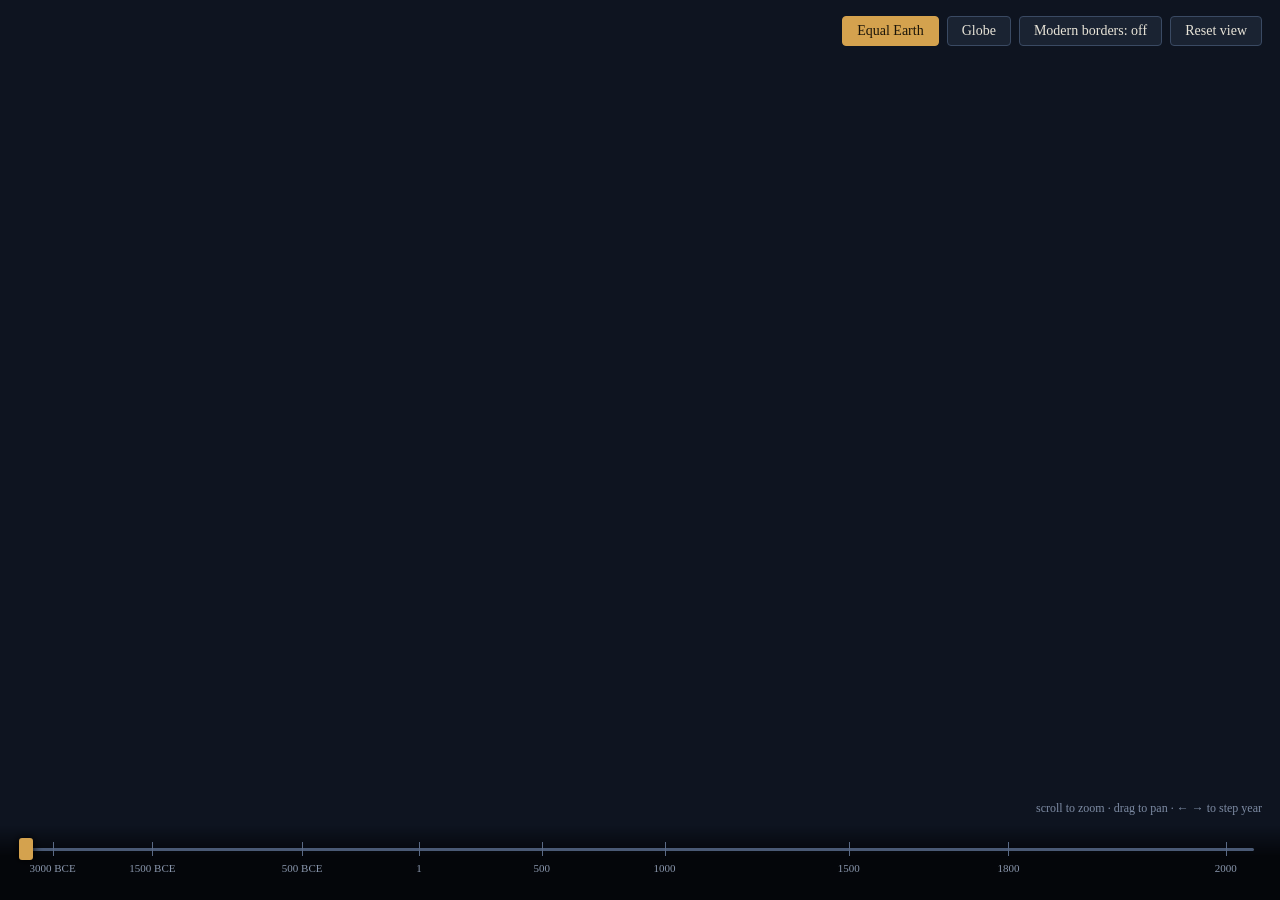
==== docs/index.html @ 48c0efad "Roll back per-polity population, keep world population World population stays under the year readout" ====
<!DOCTYPE html>
<html lang="en">
<head>
<meta charset="utf-8">
<title>Chronoscape</title>
<style>
  :root { --bg:#0e1420; --panel:#1a2332; --ink:#e8e4d8; --accent:#d4a24e; }
  * { margin:0; padding:0; box-sizing:border-box; }
  body { background:var(--bg); color:var(--ink); font-family:Georgia,serif; overflow:hidden; }
  #map { display:block; cursor:grab; }
  #map.dragging { cursor:grabbing; }
  #hud { position:fixed; top:14px; left:18px; pointer-events:none; }
  #year { font-size:44px; font-weight:bold; color:var(--accent); text-shadow:0 1px 4px #000; line-height:1.05; }
  #worldpop { font-size:14px; color:#a9b6cb; text-shadow:0 1px 3px #000; margin-top:1px; }
  #worldpop b { color:#e8e4d8; font-weight:normal; }
  #card { margin-top:6px; width:322px; max-height:calc(100vh - 200px); overflow-y:auto; background:rgba(20,28,42,.94); border:1px solid #3a4a63;
    border-radius:6px; padding:11px 13px; pointer-events:auto; box-shadow:0 6px 22px #0009; }
  #card[hidden] { display:none; }
  #card-name { font-size:19px; font-weight:bold; color:var(--accent); margin-bottom:7px; line-height:1.2; }
  #card .row { display:flex; justify-content:space-between; gap:10px; font-size:13px;
    padding:2px 0; color:#b9c4d6; }
  #card .row b { color:var(--ink); font-weight:normal; text-align:right; }
  #card-peak { display:block; width:100%; margin-top:9px; padding:6px 8px; font-family:inherit;
    font-size:13px; text-align:left; color:var(--ink); background:#22304a;
    border:1px solid #3f5271; border-radius:4px; cursor:pointer; }
  #card-peak:hover { background:var(--accent); color:#1a1408; border-color:var(--accent); }
  #card-note { margin-top:7px; font-size:11px; color:#7d8ba3; }
  #card .sect { margin-top:9px; border-top:1px solid #2c3a52; padding-top:7px; }
  #card .sect h4 { font-size:11px; font-weight:normal; letter-spacing:.06em;
    text-transform:uppercase; color:#7d8ba3; margin-bottom:4px; }
  #card .lst { font-size:12.5px; color:var(--ink); line-height:1.45; }
  #card .lst .pct { color:#8fa1bb; font-size:11px; }
  #card .lst .none { color:#6b7891; font-style:italic; }
  #controls { position:fixed; top:16px; right:18px; display:flex; gap:8px; }
  #hint { position:fixed; right:18px; bottom:84px; font-size:12px; color:#7d8ba3; text-align:right; }
  #controls button { background:var(--panel); color:var(--ink); border:1px solid #3a4a63;
    padding:6px 14px; font-family:inherit; font-size:14px; cursor:pointer; border-radius:4px; }
  #controls button.active { background:var(--accent); color:#1a1408; border-color:var(--accent); }
  #timeline { position:fixed; left:0; right:0; bottom:0; height:74px; background:linear-gradient(#0000,#000a 40%);
    padding:10px 26px 0; user-select:none; }
  #track { position:relative; height:26px; cursor:pointer; }
  #track-line { position:absolute; top:12px; left:0; right:0; height:3px; background:#4a5a75; border-radius:2px; }
  .tick { position:absolute; top:6px; width:1px; height:14px; background:#5a6a85; }
  .tick-label { position:absolute; top:26px; transform:translateX(-50%); font-size:11px; color:#8a97ad; white-space:nowrap; }
  #thumb { position:absolute; top:2px; width:14px; height:22px; background:var(--accent); border-radius:3px;
    transform:translateX(-50%); box-shadow:0 0 8px #000; }
</style>
</head>
<body>
<canvas id="map"></canvas>
<div id="hud">
  <div id="year"></div>
  <div id="worldpop"></div>
  <div id="card" hidden>
    <div id="card-name"></div>
    <div class="row"><span id="card-arealabel">Extent</span><b id="card-area"></b></div>
    <div class="row"><span>Existed</span><b id="card-life"></b></div>
    <button id="card-peak"></button>
    <div class="sect" id="sect-pred"><h4>Formed from</h4><div class="lst" id="card-pred"></div></div>
    <div class="sect" id="sect-succ"><h4>Succeeded by</h4><div class="lst" id="card-succ"></div></div>
    <div class="sect" id="sect-ctry"><h4>Territory today</h4><div class="lst" id="card-ctry"></div></div>
    <div id="card-note"></div>
  </div>
</div>
<div id="controls">
  <button id="btn-flat" class="active">Equal Earth</button>
  <button id="btn-globe">Globe</button>
  <button id="btn-borders">Modern borders: off</button>
  <button id="btn-reset">Reset view</button>
</div>
<div id="hint">scroll to zoom · drag to pan · ← → to step year</div>
<div id="timeline"><div id="track"><div id="track-line"></div><div id="thumb"></div></div></div>
<script src="lib/d3.v7.min.js"></script>
<script>
const canvas = d3.select('#map').node();
const ctx = canvas.getContext('2d');
let W, H;

// ---- piecewise timeline scale (log-ish: modern era stretched) ----
const KNOT_YEARS = [-3400, -1000, 1, 1000, 1500, 1800, 2026];
const KNOT_POS   = [0, .13, .32, .52, .67, .8, 1];
const yearToPos = d3.scaleLinear().domain(KNOT_YEARS).range(KNOT_POS);
const posToYear = d3.scaleLinear().domain(KNOT_POS).range(KNOT_YEARS);

let polities = [], years = [], cities = [], land = null, borders = null;
let polityIndex = {}, pinnedKey = null, cardKey = null, worldPop = [];
let bordersMode = 'off';        // off -> over -> under
let curYear = -3400, snapshot = [];
let projMode = 'flat';
let projection, path;
let rotation = [0, 0], zoomK = 1, panX = 0, panY = 0;
const centroidCache = new Map();

function fmtYear(y) { return y < 0 ? (-y) + ' BCE' : y + ' CE'; }

// Population grows multiplicatively, so interpolate in log space; a straight
// line between two millennia would badly understate the years between.
function logLerp(y, y0, p0, y1, p1) {
  if (y1 === y0) return p0;
  const t = (y - y0) / (y1 - y0);
  if (p0 > 0 && p1 > 0) return Math.exp(Math.log(p0) * (1 - t) + Math.log(p1) * t);
  return p0 + (p1 - p0) * t;
}

function worldPopAt(y) {
  if (!worldPop.length) return 0;
  if (y <= worldPop[0][0]) return worldPop[0][1];
  if (y >= worldPop[worldPop.length - 1][0]) return worldPop[worldPop.length - 1][1];
  let lo = 0, hi = worldPop.length - 1;
  while (hi - lo > 1) { const m = (lo + hi) >> 1; (worldPop[m][0] <= y ? lo = m : hi = m); }
  return logLerp(y, worldPop[lo][0], worldPop[lo][1], worldPop[hi][0], worldPop[hi][1]);
}

function fmtPop(n) {
  if (!n || n < 1) return '—';
  if (n >= 1e9) return (n / 1e9).toFixed(2) + 'B';
  if (n >= 1e6) return (n / 1e6).toFixed(n < 1e7 ? 2 : 1) + 'M';
  if (n >= 1e3) return Math.round(n / 1e3) + 'k';
  return String(Math.round(n));
}

function polityColor(name) {
  let h = 0;
  for (let i = 0; i < name.length; i++) h = (h * 31 + name.charCodeAt(i)) >>> 0;
  return `hsla(${h % 360},${45 + h % 25}%,${42 + (h >> 4) % 18}%,0.72)`;
}

function setupProjection() {
  const base = projMode === 'flat' ? d3.geoEqualEarth() : d3.geoOrthographic();
  projection = base.fitExtent([[10, 10], [W - 10, H - 80]], { type: 'Sphere' });
  projection.scale(projection.scale() * zoomK);
  if (projMode === 'globe') projection.rotate(rotation);
  else projection.translate([projection.translate()[0] + panX, projection.translate()[1] + panY]);
  path = d3.geoPath(projection, ctx);
}

function setYear(y) {
  // snap to nearest data-change year
  const i = d3.bisectLeft(years, y);
  const prev = years[Math.max(0, i - 1)], next = years[Math.min(years.length - 1, i)];
  curYear = (y - prev <= next - y) ? prev : next;
  snapshot = polities.filter(p => p.f <= curYear && p.t >= curYear)
                     .sort((a, b) => b.a - a.a);
  d3.select('#year').text(fmtYear(curYear));
  d3.select('#thumb').style('left', (yearToPos(curYear) * 100) + '%');
  d3.select('#worldpop').html('world population <b>' + fmtPop(worldPopAt(curYear)) + '</b>');
  refreshCard();
  render();
}

function cityPopAt(c, y) {
  const s = c.s;
  if (y < s[0][0] - 100 || y > s[s.length - 1][0] + 50) return 0;
  if (y <= s[0][0]) return s[0][1];
  if (y >= s[s.length - 1][0]) return s[s.length - 1][1];
  let i = 1;
  while (s[i][0] < y) i++;
  const [y0, p0] = s[i - 1], [y1, p1] = s[i];
  const t = (y - y0) / (y1 - y0);
  return Math.exp(Math.log(p0) * (1 - t) + Math.log(p1) * t);   // log-space interp
}

function render() {
  ctx.clearRect(0, 0, W, H);
  ctx.fillStyle = '#0e1420';
  ctx.fillRect(0, 0, W, H);

  ctx.beginPath(); path({ type: 'Sphere' });
  ctx.fillStyle = '#16283c'; ctx.fill();

  ctx.beginPath(); path(land);
  ctx.fillStyle = '#2a2f38'; ctx.fill();
  ctx.strokeStyle = '#3d4654'; ctx.lineWidth = .5; ctx.stroke();

  // underlay: modern borders sit beneath the historical fills, so they show
  // through only where no polity covers the ground
  if (bordersMode === 'under') drawModernBorders(0.55);

  for (const p of snapshot) {
    ctx.beginPath(); path(p.g);
    ctx.fillStyle = polityColor(p.n); ctx.fill();
    ctx.strokeStyle = 'rgba(10,10,14,0.85)'; ctx.lineWidth = .8; ctx.stroke();
  }

  // overlay: drawn above the fills, always visible
  if (bordersMode === 'over') drawModernBorders(0.4);

  // ---- labels: polities first (primary structure), then cities; no overlaps ----
  const placed = [];
  const claim = (x0, y0, x1, y1) => {
    if (x0 < 2 || x1 > W - 2 || y0 < 2 || y1 > H - 82) return false;   // keep text on screen
    for (const b of placed) {
      if (x0 < b[2] && x1 > b[0] && y0 < b[3] && y1 > b[1]) return false;
    }
    placed.push([x0, y0, x1, y1]);
    return true;
  };

  ctx.textAlign = 'center'; ctx.textBaseline = 'middle';
  let drawn = 0;
  for (const p of snapshot) {
    if (drawn >= 26) break;
    const c = labelPoint(p);
    if (!visible(c)) continue;
    const pt = projection(c);
    if (!pt || pt[0] < 0 || pt[0] > W || pt[1] < 0 || pt[1] > H - 80) continue;

    const size = Math.max(10, Math.min(17, 9 + Math.log10(p.a || 1)));
    ctx.font = `bold ${size}px Georgia`;
    const w = ctx.measureText(p.n).width, h = size;

    // don't label a polity too small on screen to carry its own name
    const b = path.bounds(p.g);
    const screenW = b[1][0] - b[0][0], screenH = b[1][1] - b[0][1];
    if (screenW < w * 0.45 && screenH < h * 2.5) continue;

    if (!claim(pt[0] - w / 2 - 2, pt[1] - h / 2 - 2, pt[0] + w / 2 + 2, pt[1] + h / 2 + 2)) continue;
    ctx.fillStyle = 'rgba(0,0,0,0.75)';
    ctx.fillText(p.n, pt[0] + 1, pt[1] + 1);
    ctx.fillStyle = '#f0ead8';
    ctx.fillText(p.n, pt[0], pt[1]);

    drawn++;
  }

  // cities: importance-gated by interpolated population at the current year
  const live = [];
  for (const c of cities) {
    const pop = cityPopAt(c, curYear);
    if (pop > 0) live.push([c, pop]);
  }
  live.sort((a, b) => b[1] - a[1]);
  const top = live.slice(0, 90);
  const dots = [];
  for (const [c, pop] of top) {
    const coord = [c.lo, c.la];
    if (!visible(coord)) continue;
    const pt = projection(coord);
    if (!pt || pt[0] < 0 || pt[0] > W || pt[1] < 0 || pt[1] > H - 80) continue;
    const r = Math.max(1.5, Math.min(6, Math.log10(pop) - 2.2));
    ctx.beginPath(); ctx.arc(pt[0], pt[1], r, 0, 7);
    ctx.fillStyle = '#f5d98a'; ctx.fill();
    ctx.strokeStyle = '#00000090'; ctx.lineWidth = .7; ctx.stroke();
    dots.push([c, pt, r]);
  }
  ctx.font = '11px Georgia'; ctx.textAlign = 'left';
  let cityLabels = 0;
  for (const [c, pt, r] of dots) {
    if (cityLabels >= 22) break;
    const w = ctx.measureText(c.n).width;
    const x = pt[0] + r + 3;
    if (!claim(x - 1, pt[1] - 6, x + w + 1, pt[1] + 6)) continue;
    ctx.fillStyle = 'rgba(0,0,0,0.85)'; ctx.fillText(c.n, x + 1, pt[1] + 1);
    ctx.fillStyle = '#e8d9a8'; ctx.fillText(c.n, x, pt[1]);
    cityLabels++;
  }
  ctx.textAlign = 'center';
}

// Present-day country boundaries, purely for orientation. Deliberately a cool
// desaturated grey-blue so it never reads as part of the warm historical
// palette, and solid rather than dashed - dashes are reserved for the disputed
// -border convention this project plans to use.
function drawModernBorders(alpha) {
  if (!borders) return;
  ctx.beginPath();
  path(borders);
  ctx.strokeStyle = `rgba(176,196,222,${alpha})`;
  ctx.lineWidth = 0.7;
  ctx.stroke();
}

// Anchor a label at the centroid of the polity's LARGEST piece — a multipolygon
// centroid for a far-flung empire often lands in open ocean.
function labelPoint(p) {
  if (p.lp) return p.lp;            // chosen at build time: largest piece that
  const key = p.n + '|' + p.f;      // another polity is not sitting on
  let c = centroidCache.get(key);
  if (c) return c;
  c = d3.geoCentroid(p.g);
  centroidCache.set(key, c);
  return c;
}

function visible(coord) {
  if (projMode !== 'globe') return true;
  const r = projection.rotate();
  return d3.geoDistance(coord, [-r[0], -r[1]]) < Math.PI / 2;
}

// ---- interaction ----
function resize() {
  W = innerWidth; H = innerHeight;
  canvas.width = W * devicePixelRatio; canvas.height = H * devicePixelRatio;
  canvas.style.width = W + 'px'; canvas.style.height = H + 'px';
  ctx.setTransform(devicePixelRatio, 0, 0, devicePixelRatio, 0, 0);
  setupProjection(); render();
}
window.addEventListener('resize', resize);

let dragging = false, last = null;
let pressAt = null;
canvas.addEventListener('pointerdown', e => {
  dragging = true; last = [e.clientX, e.clientY]; pressAt = [e.clientX, e.clientY];
  canvas.classList.add('dragging');
});
canvas.addEventListener('pointerup', e => {
  // a press that did not travel is a click, not a drag
  if (!pressAt) return;
  const moved = Math.hypot(e.clientX - pressAt[0], e.clientY - pressAt[1]);
  pressAt = null;
  if (moved > 4) return;
  const p = polityAt(e.clientX, e.clientY);
  if (p && p.k !== pinnedKey) { pinnedKey = p.k; showCard(p); }
  else { pinnedKey = null; p ? showCard(p) : showCard(null); }
});
window.addEventListener('pointerup', () => { dragging = false; canvas.classList.remove('dragging'); });
window.addEventListener('pointercancel', () => { dragging = false; scrubbing = false; });
window.addEventListener('blur', () => { dragging = false; scrubbing = false; });
window.addEventListener('pointermove', e => {
  // a pointerup can be missed (released off-window, cancelled gesture); without
  // this guard the map keeps panning or the timeline keeps scrubbing forever
  if ((dragging || scrubbing) && !(e.buttons & 1)) { dragging = false; scrubbing = false; }
  if (dragging) {
    const dx = e.clientX - last[0], dy = e.clientY - last[1];
    last = [e.clientX, e.clientY];
    if (projMode === 'globe') {
      rotation[0] += dx * 0.25 / zoomK; rotation[1] -= dy * 0.25 / zoomK;
      rotation[1] = Math.max(-90, Math.min(90, rotation[1]));
    } else { panX += dx; panY += dy; }
    setupProjection(); render();
  } else hover(e);
});
canvas.addEventListener('wheel', e => {
  e.preventDefault();
  const anchor = projMode === 'flat' && projection.invert
    ? projection.invert([e.clientX, e.clientY]) : null;
  zoomK = Math.max(0.8, Math.min(40, zoomK * Math.pow(1.0015, -e.deltaY)));
  setupProjection();
  if (anchor && !isNaN(anchor[0])) {          // keep the point under the cursor fixed
    const after = projection(anchor);
    if (after) { panX += e.clientX - after[0]; panY += e.clientY - after[1]; setupProjection(); }
  }
  render();
}, { passive: false });

// snapshot is sorted largest-first, so scanning backwards returns the SMALLEST
// polity under the cursor - otherwise an empire always wins over the enclave.
function polityAt(x, y) {
  if (!projection.invert) return null;
  const coord = projection.invert([x, y]);
  if (!coord || isNaN(coord[0])) return null;
  if (projMode === 'globe' && !visible(coord)) return null;
  for (let i = snapshot.length - 1; i >= 0; i--) {
    if (d3.geoContains(snapshot[i].g, coord)) return snapshot[i];
  }
  return null;
}

function fmtArea(a) {
  if (!a) return '—';
  return a >= 1e6 ? (a / 1e6).toFixed(2) + 'M km²' : a.toLocaleString() + ' km²';
}

function fmtLife(e) {
  if (!e) return '—';
  const notes = [];
  if (e.tstart) notes.push('begins before the record');
  if (e.tend) notes.push('still current');
  return fmtYear(e.first) + ' – ' + fmtYear(e.last)
       + (notes.length ? '  (' + notes.join('; ') + ')' : '');
}

function showCard(p) {
  const card = d3.select('#card');
  if (!p) { card.attr('hidden', true); cardKey = null; return; }
  cardKey = p.k;
  const e = polityIndex[p.k];
  card.attr('hidden', null);
  d3.select('#card-name').text(p.n);
  d3.select('#card-arealabel').text('Extent in ' + fmtYear(curYear));
  d3.select('#card-area').text(fmtArea(p.a));
  d3.select('#card-life').text(fmtLife(e));
  const peak = d3.select('#card-peak');
  if (e && e.peak_year !== undefined) {
    peak.attr('hidden', null)
        .text('▸ Maximum extent: ' + fmtYear(e.peak_year) + ' · ' + fmtArea(e.peak_area))
        .on('click', () => { pinnedKey = p.k; setYear(e.peak_year); });
  } else peak.attr('hidden', true);
  fillList('#card-pred', e && e.pred, 'no earlier polity recorded here');
  fillList('#card-succ', e && e.succ, 'no later polity recorded here');
  fillList('#card-ctry', e && e.countries, 'no modern overlap recorded');

  d3.select('#card-note').text(pinnedKey ? 'pinned — click the map to release'
                                         : 'click a polity to pin this card');
}

// pct means share of that polity's ground for pred/succ, and share of the modern
// country's area for the territory list - two different questions, same shape
function fillList(sel, rows, emptyText) {
  const box = d3.select(sel);
  box.selectAll('*').remove();
  if (!rows || !rows.length) {
    box.append('span').attr('class', 'none').text(emptyText);
    return;
  }
  rows.forEach(([name, pct], i) => {
    if (i) box.append('span').text(' · ');
    box.append('span').text(name);
    box.append('span').attr('class', 'pct').text(' ' + pct + '%');
  });
}

// keep a pinned card's numbers current as the year changes under it
function refreshCard() {
  if (!cardKey) return;
  const p = snapshot.find(f => f.k === cardKey);
  if (p) showCard(p); else if (!pinnedKey) showCard(null);
}

let hoverT = 0;
function hover(e) {
  if (pinnedKey) return;
  const now = performance.now();
  if (now - hoverT < 60) return;
  hoverT = now;
  const p = polityAt(e.clientX, e.clientY);
  if (p) showCard(p);
}

// ---- timeline ----
const track = d3.select('#track');
function trackYear(e) {
  const rect = track.node().getBoundingClientRect();
  const frac = Math.max(0, Math.min(1, (e.clientX - rect.left) / rect.width));
  return Math.round(posToYear(frac));
}
let scrubbing = false;
track.on('pointerdown', e => { scrubbing = true; setYear(trackYear(e)); });
window.addEventListener('pointermove', e => {
  if (scrubbing && (e.buttons & 1)) setYear(trackYear(e));
});
window.addEventListener('pointerup', () => { scrubbing = false; });

for (const y of [-3000, -1500, -500, 1, 500, 1000, 1500, 1800, 2000]) {
  const x = (yearToPos(y) * 100) + '%';
  track.append('div').attr('class', 'tick').style('left', x);
  track.append('div').attr('class', 'tick-label').style('left', x).text(y < 0 ? -y + ' BCE' : y);
}

// ---- projection buttons ----
d3.select('#btn-flat').on('click', () => switchProj('flat'));
d3.select('#btn-globe').on('click', () => switchProj('globe'));
function switchProj(m) {
  projMode = m;
  d3.select('#btn-flat').classed('active', m === 'flat');
  d3.select('#btn-globe').classed('active', m === 'globe');
  setupProjection(); render();
}
function setBordersMode(m) {          // keeps state and button label in sync
  bordersMode = m;
  d3.select('#btn-borders')
    .text('Modern borders: ' + m)
    .classed('active', m !== 'off');
  render();
}
d3.select('#btn-borders').on('click', () => {
  setBordersMode(bordersMode === 'off' ? 'over'
               : bordersMode === 'over' ? 'under' : 'off');
});

d3.select('#btn-reset').on('click', () => {
  zoomK = 1; panX = 0; panY = 0; rotation = [0, 0];
  setupProjection(); render();
});

// arrow keys step through the snap years one change at a time
window.addEventListener('keydown', e => {
  if (e.key !== 'ArrowLeft' && e.key !== 'ArrowRight') return;
  e.preventDefault();
  const i = years.indexOf(curYear);
  const j = e.key === 'ArrowLeft' ? i - 1 : i + 1;
  if (j >= 0 && j < years.length) setYear(years[j]);
});

// d3 spherical winding: any ring enclosing >half the sphere is wound wrong — reverse it.
function rewindGeom(g) {
  const fix = rings => {
    for (const ring of rings) {
      if (d3.geoArea({ type: 'Polygon', coordinates: [ring] }) > 2 * Math.PI) ring.reverse();
    }
  };
  if (g.type === 'Polygon') fix(g.coordinates);
  else if (g.type === 'MultiPolygon') g.coordinates.forEach(fix);
  return g;
}
function rewindAny(obj) {
  if (obj.type === 'FeatureCollection') obj.features.forEach(f => rewindGeom(f.geometry));
  else if (obj.type === 'Feature') rewindGeom(obj.geometry);
  else rewindGeom(obj);
  return obj;
}

// ---- load ----
const v = '?v=' + Date.now();   // local tool: always take the freshest build
Promise.all([
  d3.json('data/land.json' + v), d3.json('data/polities.json' + v),
  d3.json('data/years.json' + v), d3.json('data/cities.json' + v),
  d3.json('data/borders.json' + v), d3.json('data/polity_index.json' + v),
  d3.json('data/population.json' + v),
]).then(([landD, pol, yrs, cit, bord, pidx, wpop]) => {
  polityIndex = pidx;
  worldPop = (wpop && wpop.world) || [];
  land = rewindAny(landD); polities = pol; years = yrs; cities = cit;
  borders = bord;          // LineStrings: no winding fix needed
  polities.forEach(p => rewindGeom(p.g));
  resize();
  setYear(-450);
});
</script>
</body>
</html>
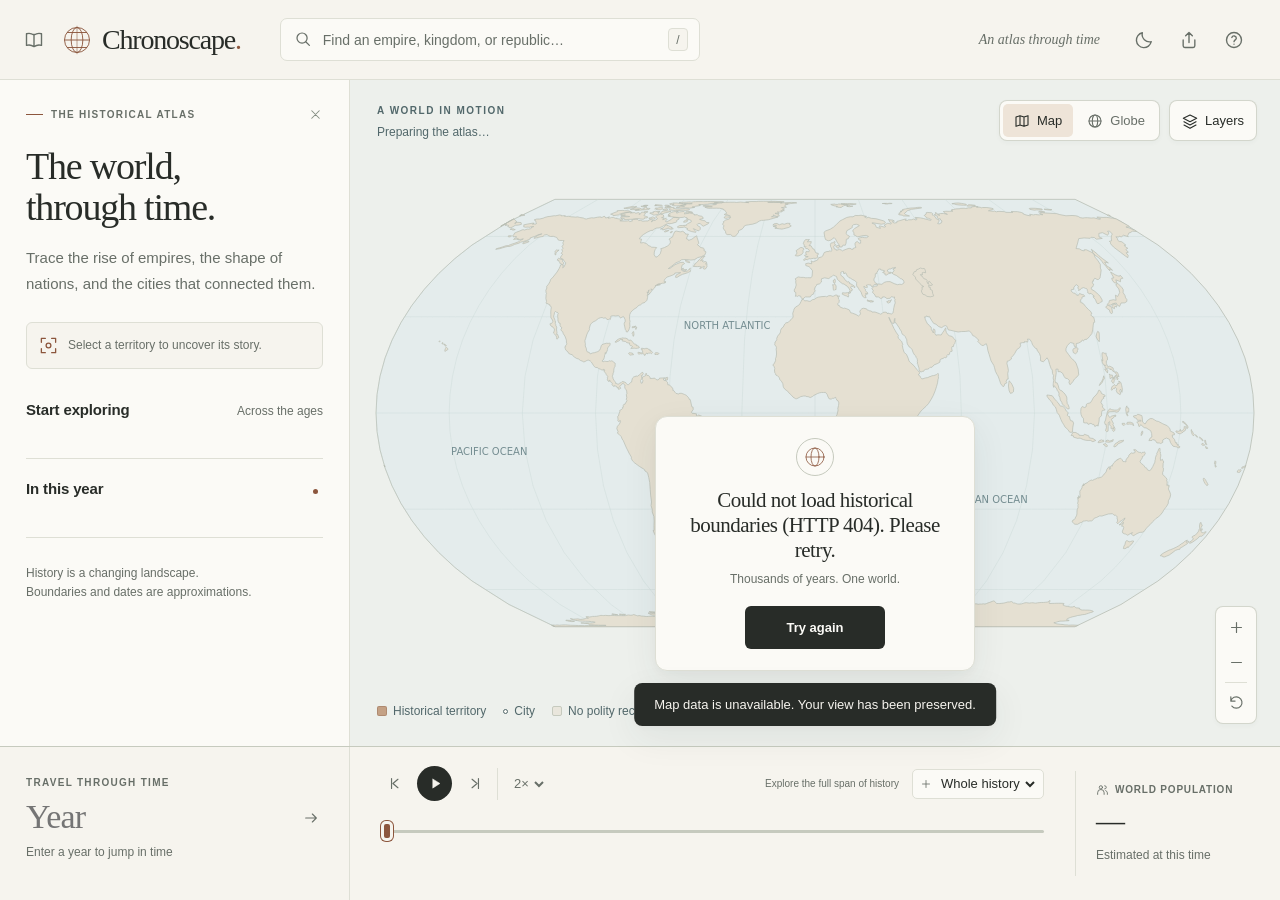
==== commit ee4339a2: "Redesign Chronoscape as a readable, responsive historical atlas" ====
--- a/docs/index.html
+++ b/docs/index.html
@@ -1,522 +1,114 @@
-<!DOCTYPE html>
-<html lang="en">
+<!doctype html>
+<html lang="en" data-theme="light">
 <head>
-<meta charset="utf-8">
-<title>Chronoscape</title>
-<style>
-  :root { --bg:#0e1420; --panel:#1a2332; --ink:#e8e4d8; --accent:#d4a24e; }
-  * { margin:0; padding:0; box-sizing:border-box; }
-  body { background:var(--bg); color:var(--ink); font-family:Georgia,serif; overflow:hidden; }
-  #map { display:block; cursor:grab; }
-  #map.dragging { cursor:grabbing; }
-  #hud { position:fixed; top:14px; left:18px; pointer-events:none; }
-  #year { font-size:44px; font-weight:bold; color:var(--accent); text-shadow:0 1px 4px #000; line-height:1.05; }
-  #worldpop { font-size:14px; color:#a9b6cb; text-shadow:0 1px 3px #000; margin-top:1px; }
-  #worldpop b { color:#e8e4d8; font-weight:normal; }
-  #card { margin-top:6px; width:322px; max-height:calc(100vh - 200px); overflow-y:auto; background:rgba(20,28,42,.94); border:1px solid #3a4a63;
-    border-radius:6px; padding:11px 13px; pointer-events:auto; box-shadow:0 6px 22px #0009; }
-  #card[hidden] { display:none; }
-  #card-name { font-size:19px; font-weight:bold; color:var(--accent); margin-bottom:7px; line-height:1.2; }
-  #card .row { display:flex; justify-content:space-between; gap:10px; font-size:13px;
-    padding:2px 0; color:#b9c4d6; }
-  #card .row b { color:var(--ink); font-weight:normal; text-align:right; }
-  #card-peak { display:block; width:100%; margin-top:9px; padding:6px 8px; font-family:inherit;
-    font-size:13px; text-align:left; color:var(--ink); background:#22304a;
-    border:1px solid #3f5271; border-radius:4px; cursor:pointer; }
-  #card-peak:hover { background:var(--accent); color:#1a1408; border-color:var(--accent); }
-  #card-note { margin-top:7px; font-size:11px; color:#7d8ba3; }
-  #card .sect { margin-top:9px; border-top:1px solid #2c3a52; padding-top:7px; }
-  #card .sect h4 { font-size:11px; font-weight:normal; letter-spacing:.06em;
-    text-transform:uppercase; color:#7d8ba3; margin-bottom:4px; }
-  #card .lst { font-size:12.5px; color:var(--ink); line-height:1.45; }
-  #card .lst .pct { color:#8fa1bb; font-size:11px; }
-  #card .lst .none { color:#6b7891; font-style:italic; }
-  #controls { position:fixed; top:16px; right:18px; display:flex; gap:8px; }
-  #hint { position:fixed; right:18px; bottom:84px; font-size:12px; color:#7d8ba3; text-align:right; }
-  #controls button { background:var(--panel); color:var(--ink); border:1px solid #3a4a63;
-    padding:6px 14px; font-family:inherit; font-size:14px; cursor:pointer; border-radius:4px; }
-  #controls button.active { background:var(--accent); color:#1a1408; border-color:var(--accent); }
-  #timeline { position:fixed; left:0; right:0; bottom:0; height:74px; background:linear-gradient(#0000,#000a 40%);
-    padding:10px 26px 0; user-select:none; }
-  #track { position:relative; height:26px; cursor:pointer; }
-  #track-line { position:absolute; top:12px; left:0; right:0; height:3px; background:#4a5a75; border-radius:2px; }
-  .tick { position:absolute; top:6px; width:1px; height:14px; background:#5a6a85; }
-  .tick-label { position:absolute; top:26px; transform:translateX(-50%); font-size:11px; color:#8a97ad; white-space:nowrap; }
-  #thumb { position:absolute; top:2px; width:14px; height:22px; background:var(--accent); border-radius:3px;
-    transform:translateX(-50%); box-shadow:0 0 8px #000; }
-</style>
+  <meta charset="utf-8">
+  <meta name="viewport" content="width=device-width, initial-scale=1, viewport-fit=cover">
+  <meta name="theme-color" content="#f5f3ec">
+  <meta name="color-scheme" content="light dark">
+  <meta name="description" content="An interactive atlas of human history. Explore the world's changing territories, cities, and populations across more than 5,000 years.">
+  <title>Chronoscape — An atlas through time</title>
+  <link rel="icon" href="favicon.svg" type="image/svg+xml">
+  <link rel="stylesheet" href="style.css">
 </head>
 <body>
-<canvas id="map"></canvas>
-<div id="hud">
-  <div id="year"></div>
-  <div id="worldpop"></div>
-  <div id="card" hidden>
-    <div id="card-name"></div>
-    <div class="row"><span id="card-arealabel">Extent</span><b id="card-area"></b></div>
-    <div class="row"><span>Existed</span><b id="card-life"></b></div>
-    <button id="card-peak"></button>
-    <div class="sect" id="sect-pred"><h4>Formed from</h4><div class="lst" id="card-pred"></div></div>
-    <div class="sect" id="sect-succ"><h4>Succeeded by</h4><div class="lst" id="card-succ"></div></div>
-    <div class="sect" id="sect-ctry"><h4>Territory today</h4><div class="lst" id="card-ctry"></div></div>
-    <div id="card-note"></div>
-  </div>
-</div>
-<div id="controls">
-  <button id="btn-flat" class="active">Equal Earth</button>
-  <button id="btn-globe">Globe</button>
-  <button id="btn-borders">Modern borders: off</button>
-  <button id="btn-reset">Reset view</button>
-</div>
-<div id="hint">scroll to zoom · drag to pan · ← → to step year</div>
-<div id="timeline"><div id="track"><div id="track-line"></div><div id="thumb"></div></div></div>
-<script src="lib/d3.v7.min.js"></script>
-<script>
-const canvas = d3.select('#map').node();
-const ctx = canvas.getContext('2d');
-let W, H;
+  <svg class="icon-definitions" xmlns="http://www.w3.org/2000/svg" aria-hidden="true"><defs>
+    <symbol id="icon-search" viewBox="0 0 24 24"><circle cx="10.75" cy="10.75" r="6.75"/><path d="m16 16 4.5 4.5"/></symbol>
+    <symbol id="icon-book" viewBox="0 0 24 24"><path d="M12 5v15M3 4.5c3-1 6-.5 9 1.5 3-2 6-2.5 9-1.5v14c-3-1-6-.5-9 1.5-3-2-6-2.5-9-1.5z"/></symbol>
+    <symbol id="icon-close" viewBox="0 0 24 24"><path d="m6 6 12 12M6 18 18 6"/></symbol>
+    <symbol id="icon-moon" viewBox="0 0 24 24"><path d="M20.7 14A9 9 0 0 1 10 3.3 9 9 0 1 0 20.7 14Z"/></symbol>
+    <symbol id="icon-sun" viewBox="0 0 24 24"><circle cx="12" cy="12" r="4"/><path d="M12 2v2m0 16v2M2 12h2m16 0h2M5 5l1.5 1.5m11 11L19 19M5 19l1.5-1.5m11-11L19 5"/></symbol>
+    <symbol id="icon-share" viewBox="0 0 24 24"><path d="M12 15V3m-4 4 4-4 4 4M5 12v7a2 2 0 0 0 2 2h10a2 2 0 0 0 2-2v-7"/></symbol>
+    <symbol id="icon-help" viewBox="0 0 24 24"><circle cx="12" cy="12" r="9"/><path d="M9.4 8.9a2.8 2.8 0 0 1 5.4 1c0 1.9-2.8 2-2.8 4.1m0 3h.01"/></symbol>
+    <symbol id="icon-flat" viewBox="0 0 24 24"><path d="m3 6 6-2 6 2 6-2v14l-6 2-6-2-6 2Zm6-2v14m6-12v14"/></symbol>
+    <symbol id="icon-globe" viewBox="0 0 24 24"><circle cx="12" cy="12" r="9"/><ellipse cx="12" cy="12" rx="4" ry="9"/><path d="M3 12h18"/></symbol>
+    <symbol id="icon-layers" viewBox="0 0 24 24"><path d="m12 3 10 5-10 5L2 8Zm-9 10 9 5 9-5M3 18l9 5 9-5"/></symbol>
+    <symbol id="icon-plus" viewBox="0 0 24 24"><path d="M5 12h14M12 5v14"/></symbol>
+    <symbol id="icon-minus" viewBox="0 0 24 24"><path d="M5 12h14"/></symbol>
+    <symbol id="icon-reset" viewBox="0 0 24 24"><path d="M4 10a8 8 0 1 1 1.5 7M4 4v6h6"/></symbol>
+    <symbol id="icon-focus" viewBox="0 0 24 24"><path d="M8 3H3v5m13-5h5v5M3 16v5h5m13-5v5h-5"/><circle cx="12" cy="12" r="3"/></symbol>
+    <symbol id="icon-arrow" viewBox="0 0 24 24"><path d="M4 12h16m-6-6 6 6-6 6"/></symbol>
+    <symbol id="icon-chevron" viewBox="0 0 24 24"><path d="m9 5 7 7-7 7"/></symbol>
+    <symbol id="icon-back" viewBox="0 0 24 24"><path d="m14 6-7 6 7 6M5 5v14"/></symbol>
+    <symbol id="icon-next" viewBox="0 0 24 24"><path d="m10 6 7 6-7 6M19 5v14"/></symbol>
+    <symbol id="icon-play" viewBox="0 0 24 24"><path d="m8 5 11 7-11 7Z"/></symbol>
+    <symbol id="icon-pause" viewBox="0 0 24 24"><path d="M8 5v14M16 5v14"/></symbol>
+    <symbol id="icon-people" viewBox="0 0 24 24"><circle cx="9" cy="8" r="3"/><path d="M3 21v-3a6 6 0 0 1 12 0v3M16 5a3 3 0 0 1 0 6m2 3a5 5 0 0 1 3 4v3"/></symbol>
+  </defs></svg>
 
-// ---- piecewise timeline scale (log-ish: modern era stretched) ----
-const KNOT_YEARS = [-3400, -1000, 1, 1000, 1500, 1800, 2026];
-const KNOT_POS   = [0, .13, .32, .52, .67, .8, 1];
-const yearToPos = d3.scaleLinear().domain(KNOT_YEARS).range(KNOT_POS);
-const posToYear = d3.scaleLinear().domain(KNOT_POS).range(KNOT_YEARS);
+  <header class="app-header">
+    <div class="brand-group">
+      <button id="sidebar-toggle" class="icon-button sidebar-trigger" aria-label="Toggle atlas panel" title="Toggle atlas panel" aria-controls="sidebar" aria-expanded="true"><svg class="icon"><use href="#icon-book"/></svg></button>
+      <a class="brand" href="./" aria-label="Chronoscape home">
+        <svg class="brand-mark" viewBox="0 0 36 36" aria-hidden="true"><circle cx="18" cy="18" r="15"/><ellipse cx="18" cy="18" rx="7" ry="15"/><path d="M3 18h30M6 9h24M6 27h24"/><path class="brand-meridian" d="M18 1v34"/></svg>
+        <span>Chronoscape<span class="brand-dot">.</span></span>
+      </a>
+    </div>
+    <div class="search-container">
+      <svg class="icon search-icon" aria-hidden="true"><use href="#icon-search"/></svg>
+      <label class="sr-only" for="search">Search historical polities</label>
+      <input id="search" type="search" placeholder="Find an empire, kingdom, or republic…" autocomplete="off" spellcheck="false" role="combobox" aria-autocomplete="list" aria-controls="search-results" aria-expanded="false">
+      <kbd class="search-shortcut" aria-hidden="true">/</kbd>
+      <div id="search-results" class="search-results" role="listbox" aria-label="Matching historical polities" hidden></div>
+    </div>
+    <div class="header-actions">
+      <span class="header-caption">An atlas through time</span>
+      <button id="theme-toggle" class="icon-button" aria-label="Switch to dark theme" title="Switch theme"><svg class="icon theme-moon"><use href="#icon-moon"/></svg><svg class="icon theme-sun"><use href="#icon-sun"/></svg></button>
+      <button id="share-button" class="icon-button" aria-label="Copy a link to this view" title="Copy a link to this view"><svg class="icon"><use href="#icon-share"/></svg></button>
+      <button id="help-button" class="icon-button" aria-label="About this atlas and keyboard shortcuts" title="About this atlas"><svg class="icon"><use href="#icon-help"/></svg></button>
+    </div>
+  </header>
 
-let polities = [], years = [], cities = [], land = null, borders = null;
-let polityIndex = {}, pinnedKey = null, cardKey = null, worldPop = [];
-let bordersMode = 'off';        // off -> over -> under
-let curYear = -3400, snapshot = [];
-let projMode = 'flat';
-let projection, path;
-let rotation = [0, 0], zoomK = 1, panX = 0, panY = 0;
-const centroidCache = new Map();
+  <main class="workspace">
+    <aside id="sidebar" class="sidebar" aria-label="Atlas explorer">
+      <div class="sidebar-topline"><span class="eyebrow"><span class="eyebrow-line"></span>The historical atlas</span><button id="sidebar-close" class="icon-button" aria-label="Close atlas panel"><svg class="icon"><use href="#icon-close"/></svg></button></div>
+      <div class="sidebar-scroll">
+        <section id="explore-panel">
+          <h1>The world,<br>through time.</h1>
+          <p class="intro">Trace the rise of empires, the shape of nations, and the cities that connected them.</p>
+          <div class="explore-instruction"><svg class="icon"><use href="#icon-focus"/></svg><span>Select a territory to uncover its story.</span></div>
+          <section class="sidebar-section featured-section" aria-labelledby="featured-heading"><div class="section-heading"><h2 id="featured-heading">Start exploring</h2><span class="small-caption">Across the ages</span></div><div id="featured-list" class="place-list"></div></section>
+          <section class="sidebar-section visible-section" aria-labelledby="visible-heading"><div class="section-heading"><h2 id="visible-heading">In this year</h2><span class="tiny-marker" aria-hidden="true"></span></div><div id="visible-list" class="place-list"></div></section>
+          <p class="sidebar-footnote">History is a changing landscape.<br>Boundaries and dates are approximations.</p>
+        </section>
 
-function fmtYear(y) { return y < 0 ? (-y) + ' BCE' : y + ' CE'; }
+        <section id="detail-panel" hidden aria-labelledby="detail-name">
+          <div class="detail-kicker"><span id="detail-status" class="status-badge">Historical polity</span><button id="detail-deselect" class="text-button" title="Return to explore">Explore all <svg class="icon"><use href="#icon-arrow"/></svg></button></div>
+          <h1 id="detail-name" class="detail-title"></h1>
+          <p id="detail-period" class="detail-period"></p>
+          <div class="detail-stat"><span id="detail-area-label" class="eyebrow">Territory in this year</span><strong id="detail-area"></strong></div>
+          <div class="detail-actions"><button id="detail-focus" class="primary-button"><svg class="icon"><use href="#icon-focus"/></svg>Zoom to territory</button><button id="detail-peak" class="secondary-button">Go to maximum extent<svg class="icon"><use href="#icon-arrow"/></svg></button></div>
+          <section class="sidebar-section extent-section"><div class="section-heading"><h2>Territory over time</h2><span class="small-caption">km²</span></div><svg id="detail-chart" class="extent-chart" viewBox="0 0 280 100" role="img" aria-label="Territory area over time"></svg><p id="detail-chart-caption" class="chart-caption"></p></section>
+          <section class="sidebar-section"><div class="section-heading"><h2>Formed from</h2><span class="inferred-label" title="Inferred from overlap between historical territories">Inferred</span></div><p class="chart-caption relation-explanation">Share of its peak territory held before it appeared.</p><div id="detail-pred" class="relation-list"></div></section>
+          <section class="sidebar-section"><div class="section-heading"><h2>Succeeded by</h2><span class="inferred-label" title="Inferred from overlap between historical territories">Inferred</span></div><p class="chart-caption relation-explanation">Share of its peak territory held after its last record. These inferred lists are not exhaustive.</p><div id="detail-succ" class="relation-list"></div></section>
+          <details class="sidebar-section countries-section" open><summary><h2>Territory today</h2><svg class="icon"><use href="#icon-chevron"/></svg></summary><p class="chart-caption country-explanation">Share of each present-day country covered at maximum extent.</p><div id="detail-countries" class="country-list"></div></details>
+          <p id="detail-notes" class="sidebar-footnote"></p>
+        </section>
+      </div>
+    </aside>
 
-// Population grows multiplicatively, so interpolate in log space; a straight
-// line between two millennia would badly understate the years between.
-function logLerp(y, y0, p0, y1, p1) {
-  if (y1 === y0) return p0;
-  const t = (y - y0) / (y1 - y0);
-  if (p0 > 0 && p1 > 0) return Math.exp(Math.log(p0) * (1 - t) + Math.log(p1) * t);
-  return p0 + (p1 - p0) * t;
-}
+    <section id="map-stage" class="map-stage" aria-label="Interactive historical world map">
+      <canvas id="map" tabindex="0" aria-label="Historical territories and cities. Drag to move, scroll to zoom. Use search or the atlas panel to select a territory."></canvas>
+      <div class="map-context" aria-live="polite"><span id="map-era" class="eyebrow">A world in motion</span><span id="map-count" class="map-count">Preparing the atlas…</span></div>
+      <div class="map-toolbar">
+        <div class="segmented-control" role="group" aria-label="Map projection"><button id="projection-flat" aria-label="Equal Earth projection" class="active" aria-pressed="true" title="Equal Earth projection"><svg class="icon"><use href="#icon-flat"/></svg><span>Map</span></button><button id="projection-globe" aria-label="Globe projection" aria-pressed="false" title="Globe projection"><svg class="icon"><use href="#icon-globe"/></svg><span>Globe</span></button></div>
+        <div class="layers-control"><button id="layers-toggle" class="map-button" aria-label="Map layers" aria-expanded="false" aria-controls="layers-panel"><svg class="icon"><use href="#icon-layers"/></svg><span>Layers</span></button><div id="layers-panel" class="layers-panel" hidden><h2>Map layers</h2><label class="layer-check"><span>Territory labels</span><input id="labels-toggle" type="checkbox" checked></label><label class="layer-check"><span>Historical cities</span><input id="cities-toggle" type="checkbox" checked></label><label class="layer-select" for="borders-mode"><span>Present-day borders</span><select id="borders-mode"><option value="off">Hidden</option><option value="over">Above territories</option><option value="under">Below territories</option></select></label><p>Use present-day borders to orient yourself in the past.</p></div></div>
+      </div>
+      <div class="map-legend" aria-label="Map legend"><span><i class="legend-territory"></i>Historical territory</span><span id="city-legend"><i class="legend-city"></i>City</span><span class="unmapped-legend"><i class="legend-unmapped"></i>No polity recorded</span><span class="map-gesture-hint">Drag to explore · Scroll to zoom</span></div>
+      <div class="map-navigation" role="group" aria-label="Map navigation"><button id="zoom-in" class="icon-button" aria-label="Zoom in" title="Zoom in"><svg class="icon"><use href="#icon-plus"/></svg></button><button id="zoom-out" class="icon-button" aria-label="Zoom out" title="Zoom out"><svg class="icon"><use href="#icon-minus"/></svg></button><span class="navigation-divider"></span><button id="reset-view" class="icon-button" aria-label="Reset map view" title="Reset view"><svg class="icon"><use href="#icon-reset"/></svg></button></div>
+      <div id="map-tooltip" class="map-tooltip" role="tooltip" hidden></div>
+      <div id="loading-status" class="loading-status" role="status"><div class="loading-orbit" aria-hidden="true"><svg class="icon"><use href="#icon-globe"/></svg></div><strong id="loading-message">Opening the atlas…</strong><p>Thousands of years. One world.</p><progress id="loading-progress" max="100" value="0" aria-label="Atlas loading progress"></progress><button id="retry-button" class="primary-button" hidden>Try again</button></div>
+    </section>
+  </main>
 
-function worldPopAt(y) {
-  if (!worldPop.length) return 0;
-  if (y <= worldPop[0][0]) return worldPop[0][1];
-  if (y >= worldPop[worldPop.length - 1][0]) return worldPop[worldPop.length - 1][1];
-  let lo = 0, hi = worldPop.length - 1;
-  while (hi - lo > 1) { const m = (lo + hi) >> 1; (worldPop[m][0] <= y ? lo = m : hi = m); }
-  return logLerp(y, worldPop[lo][0], worldPop[lo][1], worldPop[hi][0], worldPop[hi][1]);
-}
+  <footer id="timeline" class="timeline" aria-label="Time navigation">
+    <div class="timeline-year"><span class="eyebrow">Travel through time</span><form id="year-form" class="year-form"><label class="sr-only" for="year-input">Year, for example 1500 CE or 500 BCE</label><input id="year-input" type="text" value="" placeholder="Year" inputmode="text" autocomplete="off" spellcheck="false" aria-describedby="year-input-hint"><button id="year-submit" class="icon-button" type="submit" aria-label="Go to entered year" title="Go to year"><svg class="icon"><use href="#icon-arrow"/></svg></button></form><span id="year-display" class="sr-only" aria-live="polite"></span><span id="year-input-hint" class="year-input-hint">Enter a year to jump in time</span></div>
+    <div class="timeline-center"><div class="timeline-topline"><div class="playback-controls"><button id="previous-year" class="icon-button" aria-label="Previous map change" title="Previous map change (←)"><svg class="icon"><use href="#icon-back"/></svg></button><button id="play-toggle" class="play-button" aria-label="Play timeline" title="Play timeline (Space)" aria-pressed="false"><svg class="icon"><use href="#icon-play"/></svg></button><button id="next-year" class="icon-button" aria-label="Next map change" title="Next map change (→)"><svg class="icon"><use href="#icon-next"/></svg></button><label class="speed-control"><span class="sr-only">Playback speed</span><select id="play-speed" aria-label="Playback speed"><option value="1000">1×</option><option value="500" selected>2×</option><option value="200">5×</option></select></label></div><div class="timeline-range-label"><span id="timeline-description">Explore the full span of history</span><label class="scope-control"><svg class="icon" aria-hidden="true"><use href="#icon-plus"/></svg><span class="sr-only">Timeline window</span><select id="timeline-scope" aria-label="Timeline window"><option value="all">Whole history</option><option value="1000">1,000 years</option><option value="500">500 years</option><option value="100">100 years</option><option value="25">25 years</option></select></label></div></div><div class="timeline-track"><label for="timeline-range" class="sr-only">Select historical year</label><input id="timeline-range" type="range" min="0" max="1000" step="1" value="0"><div id="timeline-ticks" aria-hidden="true"></div></div></div>
+    <div class="timeline-population"><span class="eyebrow"><svg class="icon"><use href="#icon-people"/></svg>World population</span><strong id="population-value">—</strong><span class="small-caption">Estimated at this time</span></div>
+  </footer>
 
-function fmtPop(n) {
-  if (!n || n < 1) return '—';
-  if (n >= 1e9) return (n / 1e9).toFixed(2) + 'B';
-  if (n >= 1e6) return (n / 1e6).toFixed(n < 1e7 ? 2 : 1) + 'M';
-  if (n >= 1e3) return Math.round(n / 1e3) + 'k';
-  return String(Math.round(n));
-}
-
-function polityColor(name) {
-  let h = 0;
-  for (let i = 0; i < name.length; i++) h = (h * 31 + name.charCodeAt(i)) >>> 0;
-  return `hsla(${h % 360},${45 + h % 25}%,${42 + (h >> 4) % 18}%,0.72)`;
-}
-
-function setupProjection() {
-  const base = projMode === 'flat' ? d3.geoEqualEarth() : d3.geoOrthographic();
-  projection = base.fitExtent([[10, 10], [W - 10, H - 80]], { type: 'Sphere' });
-  projection.scale(projection.scale() * zoomK);
-  if (projMode === 'globe') projection.rotate(rotation);
-  else projection.translate([projection.translate()[0] + panX, projection.translate()[1] + panY]);
-  path = d3.geoPath(projection, ctx);
-}
-
-function setYear(y) {
-  // snap to nearest data-change year
-  const i = d3.bisectLeft(years, y);
-  const prev = years[Math.max(0, i - 1)], next = years[Math.min(years.length - 1, i)];
-  curYear = (y - prev <= next - y) ? prev : next;
-  snapshot = polities.filter(p => p.f <= curYear && p.t >= curYear)
-                     .sort((a, b) => b.a - a.a);
-  d3.select('#year').text(fmtYear(curYear));
-  d3.select('#thumb').style('left', (yearToPos(curYear) * 100) + '%');
-  d3.select('#worldpop').html('world population <b>' + fmtPop(worldPopAt(curYear)) + '</b>');
-  refreshCard();
-  render();
-}
-
-function cityPopAt(c, y) {
-  const s = c.s;
-  if (y < s[0][0] - 100 || y > s[s.length - 1][0] + 50) return 0;
-  if (y <= s[0][0]) return s[0][1];
-  if (y >= s[s.length - 1][0]) return s[s.length - 1][1];
-  let i = 1;
-  while (s[i][0] < y) i++;
-  const [y0, p0] = s[i - 1], [y1, p1] = s[i];
-  const t = (y - y0) / (y1 - y0);
-  return Math.exp(Math.log(p0) * (1 - t) + Math.log(p1) * t);   // log-space interp
-}
-
-function render() {
-  ctx.clearRect(0, 0, W, H);
-  ctx.fillStyle = '#0e1420';
-  ctx.fillRect(0, 0, W, H);
-
-  ctx.beginPath(); path({ type: 'Sphere' });
-  ctx.fillStyle = '#16283c'; ctx.fill();
-
-  ctx.beginPath(); path(land);
-  ctx.fillStyle = '#2a2f38'; ctx.fill();
-  ctx.strokeStyle = '#3d4654'; ctx.lineWidth = .5; ctx.stroke();
-
-  // underlay: modern borders sit beneath the historical fills, so they show
-  // through only where no polity covers the ground
-  if (bordersMode === 'under') drawModernBorders(0.55);
-
-  for (const p of snapshot) {
-    ctx.beginPath(); path(p.g);
-    ctx.fillStyle = polityColor(p.n); ctx.fill();
-    ctx.strokeStyle = 'rgba(10,10,14,0.85)'; ctx.lineWidth = .8; ctx.stroke();
-  }
-
-  // overlay: drawn above the fills, always visible
-  if (bordersMode === 'over') drawModernBorders(0.4);
-
-  // ---- labels: polities first (primary structure), then cities; no overlaps ----
-  const placed = [];
-  const claim = (x0, y0, x1, y1) => {
-    if (x0 < 2 || x1 > W - 2 || y0 < 2 || y1 > H - 82) return false;   // keep text on screen
-    for (const b of placed) {
-      if (x0 < b[2] && x1 > b[0] && y0 < b[3] && y1 > b[1]) return false;
-    }
-    placed.push([x0, y0, x1, y1]);
-    return true;
-  };
-
-  ctx.textAlign = 'center'; ctx.textBaseline = 'middle';
-  let drawn = 0;
-  for (const p of snapshot) {
-    if (drawn >= 26) break;
-    const c = labelPoint(p);
-    if (!visible(c)) continue;
-    const pt = projection(c);
-    if (!pt || pt[0] < 0 || pt[0] > W || pt[1] < 0 || pt[1] > H - 80) continue;
-
-    const size = Math.max(10, Math.min(17, 9 + Math.log10(p.a || 1)));
-    ctx.font = `bold ${size}px Georgia`;
-    const w = ctx.measureText(p.n).width, h = size;
-
-    // don't label a polity too small on screen to carry its own name
-    const b = path.bounds(p.g);
-    const screenW = b[1][0] - b[0][0], screenH = b[1][1] - b[0][1];
-    if (screenW < w * 0.45 && screenH < h * 2.5) continue;
-
-    if (!claim(pt[0] - w / 2 - 2, pt[1] - h / 2 - 2, pt[0] + w / 2 + 2, pt[1] + h / 2 + 2)) continue;
-    ctx.fillStyle = 'rgba(0,0,0,0.75)';
-    ctx.fillText(p.n, pt[0] + 1, pt[1] + 1);
-    ctx.fillStyle = '#f0ead8';
-    ctx.fillText(p.n, pt[0], pt[1]);
-
-    drawn++;
-  }
-
-  // cities: importance-gated by interpolated population at the current year
-  const live = [];
-  for (const c of cities) {
-    const pop = cityPopAt(c, curYear);
-    if (pop > 0) live.push([c, pop]);
-  }
-  live.sort((a, b) => b[1] - a[1]);
-  const top = live.slice(0, 90);
-  const dots = [];
-  for (const [c, pop] of top) {
-    const coord = [c.lo, c.la];
-    if (!visible(coord)) continue;
-    const pt = projection(coord);
-    if (!pt || pt[0] < 0 || pt[0] > W || pt[1] < 0 || pt[1] > H - 80) continue;
-    const r = Math.max(1.5, Math.min(6, Math.log10(pop) - 2.2));
-    ctx.beginPath(); ctx.arc(pt[0], pt[1], r, 0, 7);
-    ctx.fillStyle = '#f5d98a'; ctx.fill();
-    ctx.strokeStyle = '#00000090'; ctx.lineWidth = .7; ctx.stroke();
-    dots.push([c, pt, r]);
-  }
-  ctx.font = '11px Georgia'; ctx.textAlign = 'left';
-  let cityLabels = 0;
-  for (const [c, pt, r] of dots) {
-    if (cityLabels >= 22) break;
-    const w = ctx.measureText(c.n).width;
-    const x = pt[0] + r + 3;
-    if (!claim(x - 1, pt[1] - 6, x + w + 1, pt[1] + 6)) continue;
-    ctx.fillStyle = 'rgba(0,0,0,0.85)'; ctx.fillText(c.n, x + 1, pt[1] + 1);
-    ctx.fillStyle = '#e8d9a8'; ctx.fillText(c.n, x, pt[1]);
-    cityLabels++;
-  }
-  ctx.textAlign = 'center';
-}
-
-// Present-day country boundaries, purely for orientation. Deliberately a cool
-// desaturated grey-blue so it never reads as part of the warm historical
-// palette, and solid rather than dashed - dashes are reserved for the disputed
-// -border convention this project plans to use.
-function drawModernBorders(alpha) {
-  if (!borders) return;
-  ctx.beginPath();
-  path(borders);
-  ctx.strokeStyle = `rgba(176,196,222,${alpha})`;
-  ctx.lineWidth = 0.7;
-  ctx.stroke();
-}
-
-// Anchor a label at the centroid of the polity's LARGEST piece — a multipolygon
-// centroid for a far-flung empire often lands in open ocean.
-function labelPoint(p) {
-  if (p.lp) return p.lp;            // chosen at build time: largest piece that
-  const key = p.n + '|' + p.f;      // another polity is not sitting on
-  let c = centroidCache.get(key);
-  if (c) return c;
-  c = d3.geoCentroid(p.g);
-  centroidCache.set(key, c);
-  return c;
-}
-
-function visible(coord) {
-  if (projMode !== 'globe') return true;
-  const r = projection.rotate();
-  return d3.geoDistance(coord, [-r[0], -r[1]]) < Math.PI / 2;
-}
-
-// ---- interaction ----
-function resize() {
-  W = innerWidth; H = innerHeight;
-  canvas.width = W * devicePixelRatio; canvas.height = H * devicePixelRatio;
-  canvas.style.width = W + 'px'; canvas.style.height = H + 'px';
-  ctx.setTransform(devicePixelRatio, 0, 0, devicePixelRatio, 0, 0);
-  setupProjection(); render();
-}
-window.addEventListener('resize', resize);
-
-let dragging = false, last = null;
-let pressAt = null;
-canvas.addEventListener('pointerdown', e => {
-  dragging = true; last = [e.clientX, e.clientY]; pressAt = [e.clientX, e.clientY];
-  canvas.classList.add('dragging');
-});
-canvas.addEventListener('pointerup', e => {
-  // a press that did not travel is a click, not a drag
-  if (!pressAt) return;
-  const moved = Math.hypot(e.clientX - pressAt[0], e.clientY - pressAt[1]);
-  pressAt = null;
-  if (moved > 4) return;
-  const p = polityAt(e.clientX, e.clientY);
-  if (p && p.k !== pinnedKey) { pinnedKey = p.k; showCard(p); }
-  else { pinnedKey = null; p ? showCard(p) : showCard(null); }
-});
-window.addEventListener('pointerup', () => { dragging = false; canvas.classList.remove('dragging'); });
-window.addEventListener('pointercancel', () => { dragging = false; scrubbing = false; });
-window.addEventListener('blur', () => { dragging = false; scrubbing = false; });
-window.addEventListener('pointermove', e => {
-  // a pointerup can be missed (released off-window, cancelled gesture); without
-  // this guard the map keeps panning or the timeline keeps scrubbing forever
-  if ((dragging || scrubbing) && !(e.buttons & 1)) { dragging = false; scrubbing = false; }
-  if (dragging) {
-    const dx = e.clientX - last[0], dy = e.clientY - last[1];
-    last = [e.clientX, e.clientY];
-    if (projMode === 'globe') {
-      rotation[0] += dx * 0.25 / zoomK; rotation[1] -= dy * 0.25 / zoomK;
-      rotation[1] = Math.max(-90, Math.min(90, rotation[1]));
-    } else { panX += dx; panY += dy; }
-    setupProjection(); render();
-  } else hover(e);
-});
-canvas.addEventListener('wheel', e => {
-  e.preventDefault();
-  const anchor = projMode === 'flat' && projection.invert
-    ? projection.invert([e.clientX, e.clientY]) : null;
-  zoomK = Math.max(0.8, Math.min(40, zoomK * Math.pow(1.0015, -e.deltaY)));
-  setupProjection();
-  if (anchor && !isNaN(anchor[0])) {          // keep the point under the cursor fixed
-    const after = projection(anchor);
-    if (after) { panX += e.clientX - after[0]; panY += e.clientY - after[1]; setupProjection(); }
-  }
-  render();
-}, { passive: false });
-
-// snapshot is sorted largest-first, so scanning backwards returns the SMALLEST
-// polity under the cursor - otherwise an empire always wins over the enclave.
-function polityAt(x, y) {
-  if (!projection.invert) return null;
-  const coord = projection.invert([x, y]);
-  if (!coord || isNaN(coord[0])) return null;
-  if (projMode === 'globe' && !visible(coord)) return null;
-  for (let i = snapshot.length - 1; i >= 0; i--) {
-    if (d3.geoContains(snapshot[i].g, coord)) return snapshot[i];
-  }
-  return null;
-}
-
-function fmtArea(a) {
-  if (!a) return '—';
-  return a >= 1e6 ? (a / 1e6).toFixed(2) + 'M km²' : a.toLocaleString() + ' km²';
-}
-
-function fmtLife(e) {
-  if (!e) return '—';
-  const notes = [];
-  if (e.tstart) notes.push('begins before the record');
-  if (e.tend) notes.push('still current');
-  return fmtYear(e.first) + ' – ' + fmtYear(e.last)
-       + (notes.length ? '  (' + notes.join('; ') + ')' : '');
-}
-
-function showCard(p) {
-  const card = d3.select('#card');
-  if (!p) { card.attr('hidden', true); cardKey = null; return; }
-  cardKey = p.k;
-  const e = polityIndex[p.k];
-  card.attr('hidden', null);
-  d3.select('#card-name').text(p.n);
-  d3.select('#card-arealabel').text('Extent in ' + fmtYear(curYear));
-  d3.select('#card-area').text(fmtArea(p.a));
-  d3.select('#card-life').text(fmtLife(e));
-  const peak = d3.select('#card-peak');
-  if (e && e.peak_year !== undefined) {
-    peak.attr('hidden', null)
-        .text('▸ Maximum extent: ' + fmtYear(e.peak_year) + ' · ' + fmtArea(e.peak_area))
-        .on('click', () => { pinnedKey = p.k; setYear(e.peak_year); });
-  } else peak.attr('hidden', true);
-  fillList('#card-pred', e && e.pred, 'no earlier polity recorded here');
-  fillList('#card-succ', e && e.succ, 'no later polity recorded here');
-  fillList('#card-ctry', e && e.countries, 'no modern overlap recorded');
-
-  d3.select('#card-note').text(pinnedKey ? 'pinned — click the map to release'
-                                         : 'click a polity to pin this card');
-}
-
-// pct means share of that polity's ground for pred/succ, and share of the modern
-// country's area for the territory list - two different questions, same shape
-function fillList(sel, rows, emptyText) {
-  const box = d3.select(sel);
-  box.selectAll('*').remove();
-  if (!rows || !rows.length) {
-    box.append('span').attr('class', 'none').text(emptyText);
-    return;
-  }
-  rows.forEach(([name, pct], i) => {
-    if (i) box.append('span').text(' · ');
-    box.append('span').text(name);
-    box.append('span').attr('class', 'pct').text(' ' + pct + '%');
-  });
-}
-
-// keep a pinned card's numbers current as the year changes under it
-function refreshCard() {
-  if (!cardKey) return;
-  const p = snapshot.find(f => f.k === cardKey);
-  if (p) showCard(p); else if (!pinnedKey) showCard(null);
-}
-
-let hoverT = 0;
-function hover(e) {
-  if (pinnedKey) return;
-  const now = performance.now();
-  if (now - hoverT < 60) return;
-  hoverT = now;
-  const p = polityAt(e.clientX, e.clientY);
-  if (p) showCard(p);
-}
-
-// ---- timeline ----
-const track = d3.select('#track');
-function trackYear(e) {
-  const rect = track.node().getBoundingClientRect();
-  const frac = Math.max(0, Math.min(1, (e.clientX - rect.left) / rect.width));
-  return Math.round(posToYear(frac));
-}
-let scrubbing = false;
-track.on('pointerdown', e => { scrubbing = true; setYear(trackYear(e)); });
-window.addEventListener('pointermove', e => {
-  if (scrubbing && (e.buttons & 1)) setYear(trackYear(e));
-});
-window.addEventListener('pointerup', () => { scrubbing = false; });
-
-for (const y of [-3000, -1500, -500, 1, 500, 1000, 1500, 1800, 2000]) {
-  const x = (yearToPos(y) * 100) + '%';
-  track.append('div').attr('class', 'tick').style('left', x);
-  track.append('div').attr('class', 'tick-label').style('left', x).text(y < 0 ? -y + ' BCE' : y);
-}
-
-// ---- projection buttons ----
-d3.select('#btn-flat').on('click', () => switchProj('flat'));
-d3.select('#btn-globe').on('click', () => switchProj('globe'));
-function switchProj(m) {
-  projMode = m;
-  d3.select('#btn-flat').classed('active', m === 'flat');
-  d3.select('#btn-globe').classed('active', m === 'globe');
-  setupProjection(); render();
-}
-function setBordersMode(m) {          // keeps state and button label in sync
-  bordersMode = m;
-  d3.select('#btn-borders')
-    .text('Modern borders: ' + m)
-    .classed('active', m !== 'off');
-  render();
-}
-d3.select('#btn-borders').on('click', () => {
-  setBordersMode(bordersMode === 'off' ? 'over'
-               : bordersMode === 'over' ? 'under' : 'off');
-});
-
-d3.select('#btn-reset').on('click', () => {
-  zoomK = 1; panX = 0; panY = 0; rotation = [0, 0];
-  setupProjection(); render();
-});
-
-// arrow keys step through the snap years one change at a time
-window.addEventListener('keydown', e => {
-  if (e.key !== 'ArrowLeft' && e.key !== 'ArrowRight') return;
-  e.preventDefault();
-  const i = years.indexOf(curYear);
-  const j = e.key === 'ArrowLeft' ? i - 1 : i + 1;
-  if (j >= 0 && j < years.length) setYear(years[j]);
-});
-
-// d3 spherical winding: any ring enclosing >half the sphere is wound wrong — reverse it.
-function rewindGeom(g) {
-  const fix = rings => {
-    for (const ring of rings) {
-      if (d3.geoArea({ type: 'Polygon', coordinates: [ring] }) > 2 * Math.PI) ring.reverse();
-    }
-  };
-  if (g.type === 'Polygon') fix(g.coordinates);
-  else if (g.type === 'MultiPolygon') g.coordinates.forEach(fix);
-  return g;
-}
-function rewindAny(obj) {
-  if (obj.type === 'FeatureCollection') obj.features.forEach(f => rewindGeom(f.geometry));
-  else if (obj.type === 'Feature') rewindGeom(obj.geometry);
-  else rewindGeom(obj);
-  return obj;
-}
-
-// ---- load ----
-const v = '?v=' + Date.now();   // local tool: always take the freshest build
-Promise.all([
-  d3.json('data/land.json' + v), d3.json('data/polities.json' + v),
-  d3.json('data/years.json' + v), d3.json('data/cities.json' + v),
-  d3.json('data/borders.json' + v), d3.json('data/polity_index.json' + v),
-  d3.json('data/population.json' + v),
-]).then(([landD, pol, yrs, cit, bord, pidx, wpop]) => {
-  polityIndex = pidx;
-  worldPop = (wpop && wpop.world) || [];
-  land = rewindAny(landD); polities = pol; years = yrs; cities = cit;
-  borders = bord;          // LineStrings: no winding fix needed
-  polities.forEach(p => rewindGeom(p.g));
-  resize();
-  setYear(-450);
-});
-</script>
+  <div id="toast" class="toast" role="status" hidden></div>
+  <dialog id="help-dialog" aria-labelledby="help-title"><div class="dialog-heading"><span class="eyebrow">A field guide</span><button id="help-close" class="icon-button" aria-label="Close help"><svg class="icon"><use href="#icon-close"/></svg></button></div><h2 id="help-title">The past is a place.<br>Go explore.</h2><p>Chronoscape brings together historical territories, cities, and population estimates in one interactive atlas.</p><div class="help-instructions"><p><strong>Find your way.</strong> Drag the map and scroll or pinch to zoom. Switch to the globe to see the world from another angle.</p><p><strong>Follow a territory.</strong> Select a shape or search for a polity to see its lifespan, changing area, and related territories.</p><p><strong>Move through time.</strong> Drag the timeline, type a year such as “500 BCE,” or press play. Narrow the timeline window for finer control.</p></div><dl class="shortcut-list"><div><dt>Search</dt><dd><kbd>/</kbd></dd></div><div><dt>Previous / next map change</dt><dd><kbd>←</kbd><kbd>→</kbd></dd></div><div><dt>Play / pause</dt><dd><kbd>Space</kbd></dd></div><div><dt>Close / deselect</dt><dd><kbd>Esc</kbd></dd></div></dl><p class="help-note">When the map has keyboard focus, arrow keys pan, + / − zoom, and Home resets the view.</p><p class="help-note">Historical boundaries, dates, and populations are approximate. Territorial overlap suggests relationships; it does not establish political succession. <a href="https://github.com/abdu789-boop/chronoscape/blob/main/CREDITS.md" target="_blank" rel="noopener noreferrer">Sources &amp; credits <span aria-hidden="true">↗</span></a></p></dialog>
+  <script src="lib/d3.v7.min.js"></script>
+  <script type="module" src="js/app.js"></script>
 </body>
 </html>
--- a/docs/style.css
+++ b/docs/style.css
@@ -0,0 +1,534 @@
+/* Chronoscape · an atlas through time */
+:root {
+  color-scheme: light;
+  --paper: #f6f4ee;
+  --panel: #fbfaf6;
+  --panel-raised: #fffefb;
+  --ink: #282c28;
+  --muted: #686f68;
+  --faint: #858d83;
+  --border: #dedfd5;
+  --border-strong: #c6cabe;
+  --accent: #8c563d;
+  --accent-hover: #7c4935;
+  --accent-soft: #eee4d8;
+  --ocean: #dbe6e7;
+  --ocean-ink: #52686b;
+  --land: #e9e6dc;
+  --selection: #683e2c;
+  --grid: #c5d4d5;
+  --shadow: 0 12px 36px #273d3612, 0 2px 8px #273d3608;
+  --font: -apple-system, BlinkMacSystemFont, "Segoe UI", sans-serif;
+  --header-height: 80px;
+  --timeline-height: 154px;
+  --sidebar-width: 350px;
+  font-family: var(--font);
+  font-synthesis: none;
+  text-rendering: optimizeLegibility;
+  -webkit-font-smoothing: antialiased;
+}
+:root[data-theme="dark"], body.dark {
+  color-scheme: dark;
+  --paper: #1d2529;
+  --panel: #222c30;
+  --panel-raised: #293438;
+  --ink: #ebece2;
+  --muted: #b2beb8;
+  --faint: #91a29a;
+  --border: #3a484a;
+  --border-strong: #526162;
+  --accent: #d2a47c;
+  --accent-hover: #e5b58b;
+  --accent-soft: #3b3730;
+  --ocean: #16262e;
+  --ocean-ink: #a3b7b8;
+  --land: #394b4e;
+  --selection: #f7ddaa;
+  --grid: #263d44;
+  --shadow: 0 12px 36px #0003, 0 2px 8px #0002;
+}
+* { box-sizing: border-box; }
+[hidden] { display: none !important; }
+html, body { width: 100%; height: 100%; margin: 0; overflow: hidden; }
+body { display: flex; flex-direction: column; color: var(--ink); background: var(--paper); font-family: var(--font); font-size: 15px; line-height: 1.5; }
+button, input, select { font: inherit; }
+button, select { cursor: pointer; }
+button { color: inherit; }
+button, input, select { -webkit-tap-highlight-color: transparent; }
+button { border: 0; background: none; }
+button:disabled { opacity: .42; cursor: default; }
+input, select { color: var(--ink); }
+a { color: var(--accent); }
+button, a, input, select, summary, canvas { outline-offset: 4px; }
+:focus-visible { outline: 2px solid var(--accent); }
+button { transition: background .16s ease, color .16s ease, border-color .16s ease; }
+button:hover:not(:disabled) { color: var(--accent); }
+button:active:not(:disabled) { transform: translateY(1px); }
+h1, h2, h3, p { margin: 0; }
+h2 { font-size: 14px; font-weight: 650; letter-spacing: -.01em; }
+svg { display: block; }
+.icon { display: inline-block; flex-shrink: 0; width: 20px; height: 20px; fill: none; stroke: currentColor; stroke-width: 1.65; stroke-linecap: round; stroke-linejoin: round; vertical-align: middle; }
+.icon-definitions { position: absolute; width: 0; height: 0; overflow: hidden; }
+.icon-button { width: 42px; height: 42px; padding: 0; display: inline-flex; justify-content: center; align-items: center; border-radius: 8px; color: var(--muted); flex-shrink: 0; }
+.icon-button:hover:not(:disabled) { background: var(--accent-soft); color: var(--ink); }
+.sr-only { position: absolute !important; width: 1px; height: 1px; padding: 0; margin: -1px; overflow: hidden; clip: rect(0,0,0,0); white-space: nowrap; border: 0; }
+.eyebrow { font-size: 10px; line-height: 1.4; text-transform: uppercase; letter-spacing: .13em; color: var(--muted); font-weight: 650; }
+.small-caption { font-size: 11px; color: var(--muted); }
+
+/* The header stays quiet; the map does the talking. */
+.app-header { height: var(--header-height); min-height: var(--header-height); padding: 0 25px 0 18px; display: flex; align-items: center; gap: 26px; background: var(--paper); border-bottom: 1px solid var(--border); z-index: 20; }
+.brand-group { display: flex; align-items: center; gap: 12px; flex-shrink: 0; }
+.sidebar-trigger { width: 32px; }
+.brand { display: flex; align-items: center; gap: 10px; color: var(--ink); text-decoration: none; font-family: Georgia, "Times New Roman", serif; font-size: 28px; letter-spacing: -1.2px; white-space: nowrap; line-height: 1; }
+.brand-mark { width: 30px; height: 30px; fill: none; stroke: var(--accent); stroke-width: 1.1; }
+.brand-meridian { stroke-width: .65; }
+.brand-dot { color: var(--accent); }
+.search-container { width: min(420px, 35vw); position: relative; margin-left: 13px; }
+#search { width: 100%; height: 43px; padding: 0 42px; border: 1px solid var(--border); border-radius: 7px; background: var(--panel); font-size: 13px; transition: border-color .15s; }
+#search::placeholder { color: var(--muted); opacity: 1; }
+#search:focus { border-color: var(--accent); outline: 2px solid color-mix(in srgb, var(--accent) 14%, transparent); outline-offset: 0; }
+#search::-webkit-search-cancel-button { margin-right: -15px; cursor: pointer; }
+.search-icon { position: absolute; top: 12px; left: 14px; width: 18px; height: 18px; color: var(--muted); pointer-events: none; }
+kbd { display: inline-flex; min-width: 23px; height: 24px; padding: 0 6px; justify-content: center; align-items: center; border: 1px solid var(--border); border-radius: 4px; background: var(--paper); font: 12px var(--font); color: var(--muted); }
+.search-shortcut { position: absolute; right: 12px; top: 10px; height: 23px; min-width: 20px; pointer-events: none; }
+#search:not(:placeholder-shown) + .search-shortcut { display: none; }
+.header-actions { margin-left: auto; display: flex; align-items: center; gap: 3px; }
+.header-caption { font-family: Georgia, serif; font-size: 14px; font-style: italic; color: var(--muted); margin-right: 20px; white-space: nowrap; }
+.theme-sun { display: none; }
+[data-theme="dark"] .theme-sun, body.dark .theme-sun { display: block; }
+[data-theme="dark"] .theme-moon, body.dark .theme-moon { display: none; }
+.search-results { position: absolute; top: calc(100% + 9px); left: 0; right: 0; min-width: 300px; max-height: min(480px, 65vh); overflow-y: auto; background: var(--panel-raised); border: 1px solid var(--border); box-shadow: var(--shadow); border-radius: 10px; padding: 6px; z-index: 50; }
+.search-results [role="option"], .search-result { display: flex; width: 100%; text-align: left; align-items: center; gap: 10px; padding: 12px; min-height: 58px; border-radius: 5px; cursor: pointer; }
+.search-results [role="option"]:hover, .search-results [aria-selected="true"], .search-result.active { background: var(--accent-soft); color: var(--ink); }
+.search-results strong { display: block; font-size: 14px; font-weight: 600; }
+.search-results small { display: block; font-size: 12px; color: var(--muted); margin-top: 1px; }
+.search-results .empty-state { padding: 18px 12px; }
+
+/* A reading column beside an uninterrupted map. */
+.workspace { flex: 1; min-height: 0; display: grid; grid-template-columns: var(--sidebar-width) minmax(0,1fr); position: relative; }
+.sidebar { z-index: 12; background: var(--panel); border-right: 1px solid var(--border); min-width: 0; display: flex; flex-direction: column; overflow: hidden; }
+.sidebar-topline { padding: 23px 26px 15px; height: 61px; min-height: 61px; display: flex; align-items: center; justify-content: space-between; }
+.sidebar-topline .eyebrow { display: flex; align-items: center; gap: 8px; font-size: 9px; letter-spacing: .13em; white-space: nowrap; }
+.eyebrow-line { width: 17px; height: 1px; background: var(--accent); }
+#sidebar-close { width: 28px; height: 30px; margin-right: -6px; color: var(--faint); }
+#sidebar-close .icon { width: 15px; height: 15px; }
+.sidebar-scroll { overflow-y: auto; overscroll-behavior: contain; padding: 5px 26px 26px; scrollbar-width: thin; scrollbar-color: var(--border-strong) transparent; }
+#explore-panel h1, .detail-title { font-family: Georgia, "Times New Roman", serif; font-size: 38px; letter-spacing: -1.2px; line-height: 1.08; font-weight: 400; }
+.intro { color: var(--muted); font-size: 14px; line-height: 1.75; margin-top: 17px; }
+.explore-instruction { display: flex; align-items: center; gap: 10px; margin: 24px 0 30px; padding: 13px 12px; background: var(--paper); border: 1px solid var(--border); border-radius: 6px; font-size: 11px; color: var(--muted); line-height: 1.55; }
+.explore-instruction .icon { color: var(--accent); width: 19px; height: 19px; }
+.sidebar-section { border-top: 1px solid var(--border); margin-top: 25px; padding-top: 19px; }
+.featured-section { border-top: 0; margin-top: 0; padding-top: 0; }
+.section-heading { display: flex; align-items: baseline; justify-content: space-between; gap: 8px; margin-bottom: 12px; }
+.section-heading h2 { font-size: 13px; }
+.section-heading .small-caption { font-size: 10px; }
+.tiny-marker { width: 5px; height: 5px; border-radius: 50%; background: var(--accent); margin-right: 5px; }
+.place-list { display: flex; flex-direction: column; gap: 3px; }
+.place-row { display: flex; align-items: center; gap: 11px; width: calc(100% + 16px); margin-left: -8px; min-height: 59px; padding: 10px 8px; text-align: left; border-radius: 6px; }
+.place-row:hover { background: var(--paper); }
+.place-row + .place-row { border-top: 1px solid color-mix(in srgb, var(--border) 55%, transparent); }
+.place-swatch, .polity-swatch, .search-swatch { flex-shrink: 0; width: 9px; height: 23px; border-radius: 2px; background: var(--swatch, var(--accent)); border: 1px solid #00000012; }
+.place-copy { flex: 1; min-width: 0; }
+.place-copy strong, .place-row strong { display: block; font-size: 14px; line-height: 1.4; font-weight: 550; color: var(--ink); }
+.place-copy small, .place-row small { display: block; color: var(--muted); font-size: 11px; margin-top: 3px; }
+.place-arrow { flex-shrink: 0; color: var(--faint); font-size: 17px; }
+.place-arrow.icon { width: 16px; height: 16px; }
+.sidebar-footnote { font-size: 11px; line-height: 1.65; color: var(--muted); padding-top: 26px; margin-top: 24px; border-top: 1px solid var(--border); }
+.empty-state { color: var(--muted); font-size: 13px; line-height: 1.65; padding: 5px 0; }
+body.sidebar-collapsed .workspace { grid-template-columns: 0 minmax(0,1fr); }
+body.sidebar-collapsed #sidebar { visibility: hidden; border: 0; }
+
+/* Territory details, designed to be read instead of decoded. */
+.detail-kicker { display: flex; align-items: center; justify-content: space-between; gap: 5px; margin: 2px 0 20px; }
+.status-badge { color: var(--accent); background: var(--accent-soft); border-radius: 4px; padding: 4px 7px; font-size: 10px; line-height: 1.5; font-weight: 600; }
+.text-button { padding: 3px 0 3px 7px; display: inline-flex; align-items: center; gap: 5px; font-size: 11px; color: var(--muted); }
+.text-button .icon { width: 14px; height: 14px; }
+.detail-title { font-size: 32px; line-height: 1.16; overflow-wrap: anywhere; }
+.detail-period { font-size: 13px; color: var(--muted); margin-top: 10px; }
+.detail-stat { margin-top: 27px; padding: 18px 0; border-top: 1px solid var(--border); }
+.detail-stat .eyebrow { display: block; font-size: 9px; }
+#detail-area { display: block; margin-top: 5px; font-family: Georgia, serif; font-size: 28px; font-weight: 400; letter-spacing: -.6px; }
+.detail-actions { display: grid; gap: 8px; }
+.primary-button, .secondary-button { display: flex; align-items: center; justify-content: center; gap: 9px; min-height: 43px; padding: 10px 13px; font-size: 12px; font-weight: 550; border-radius: 6px; }
+.primary-button { color: var(--panel); background: var(--ink); }
+.primary-button:hover:not(:disabled) { color: var(--panel); background: var(--accent); }
+.secondary-button { color: var(--ink); border: 1px solid var(--border-strong); background: transparent; }
+.secondary-button:hover:not(:disabled) { background: var(--paper); }
+.secondary-button .icon, .primary-button .icon { width: 17px; height: 17px; }
+#detail-peak { justify-content: space-between; }
+.extent-chart { width: 100%; height: 112px; overflow: visible; }
+.extent-chart text { fill: var(--muted); font: 9px var(--font); }
+.extent-chart .area { fill: var(--accent-soft); }
+.extent-chart .line { stroke: var(--accent); fill: none; stroke-width: 1.8; }
+.extent-chart .cursor, .extent-chart .marker { stroke: var(--accent); }
+.chart-caption { font-size: 11px; color: var(--muted); line-height: 1.6; margin-top: 8px; }
+.inferred-label { font-size: 9px; color: var(--muted); border: 1px solid var(--border); border-radius: 3px; padding: 1px 5px; }
+.relation-list { display: grid; gap: 5px; }
+.relation-link { display: flex; width: 100%; align-items: center; justify-content: space-between; gap: 12px; text-align: left; padding: 7px 0; color: var(--ink); font-size: 13px; line-height: 1.5; }
+.relation-link small, .relation-link .pct { font-size: 11px; color: var(--muted); white-space: nowrap; }
+.countries-section summary { display: flex; align-items: center; justify-content: space-between; cursor: pointer; list-style: none; padding: 2px 0; }
+.countries-section summary::-webkit-details-marker { display: none; }
+.countries-section summary .icon { width: 15px; height: 15px; transition: transform .15s; }
+.countries-section[open] summary .icon { transform: rotate(90deg); }
+.countries-section h2 { font-size: 13px; }
+.country-explanation { margin: 10px 0 13px; }
+.country-list { display: grid; }
+.country-row { display: flex; align-items: baseline; justify-content: space-between; gap: 15px; border-bottom: 1px solid var(--border); padding: 8px 0; font-size: 12px; }
+.country-row strong { font-weight: 550; font-variant-numeric: tabular-nums; }
+.country-row:last-child { border: 0; }
+
+/* Map tools float on the sea, clear of the cartography. */
+.map-stage { min-width: 0; min-height: 0; background: var(--ocean); position: relative; overflow: hidden; isolation: isolate; }
+#map { display: block; width: 100%; height: 100%; cursor: grab; touch-action: none; }
+#map.dragging { cursor: grabbing; }
+#map:focus-visible { outline-offset: -5px; }
+.map-context { position: absolute; top: 24px; left: 27px; pointer-events: none; display: flex; flex-direction: column; gap: 5px; }
+.map-context .eyebrow { font-size: 9px; color: var(--ocean-ink); letter-spacing: .15em; }
+.map-count { color: var(--ocean-ink); font-size: 12px; }
+.map-toolbar { position: absolute; top: 20px; right: 23px; display: flex; gap: 9px; align-items: start; }
+.segmented-control, .map-button, .map-navigation { border: 1px solid color-mix(in srgb, var(--border-strong) 75%, transparent); background: var(--panel); box-shadow: 0 2px 5px #273d3608; }
+.segmented-control { display: flex; gap: 3px; padding: 3px; border-radius: 8px; }
+.segmented-control button { display: flex; align-items: center; gap: 7px; height: 33px; padding: 0 11px; border-radius: 5px; color: var(--muted); font-size: 11px; }
+.segmented-control .icon { width: 16px; height: 16px; }
+.segmented-control button.active, .segmented-control button[aria-pressed="true"] { background: var(--accent-soft); color: var(--ink); }
+.map-button { display: inline-flex; align-items: center; justify-content: center; gap: 7px; height: 41px; padding: 0 12px; border-radius: 8px; font-size: 11px; }
+.map-button .icon { width: 16px; height: 16px; }
+.map-button[aria-expanded="true"] { border-color: var(--accent); background: var(--accent-soft); }
+.layers-control { position: relative; }
+.layers-panel { position: absolute; right: 0; top: 50px; width: 257px; padding: 19px; background: var(--panel-raised); border: 1px solid var(--border); border-radius: 9px; box-shadow: var(--shadow); z-index: 15; }
+.layers-panel h2 { margin-bottom: 14px; font-size: 14px; }
+.layer-check { display: flex; justify-content: space-between; align-items: center; padding: 10px 0; font-size: 13px; cursor: pointer; }
+.layer-check input { accent-color: var(--accent); width: 17px; height: 17px; cursor: pointer; }
+.layer-select { display: grid; gap: 8px; margin-top: 10px; border-top: 1px solid var(--border); padding-top: 15px; font-size: 12px; }
+.layer-select select { width: 100%; min-height: 37px; padding: 6px 8px; border: 1px solid var(--border); border-radius: 4px; background: var(--paper); font-size: 12px; }
+.layers-panel p { font-size: 11px; color: var(--muted); line-height: 1.6; margin-top: 12px; }
+.map-navigation { position: absolute; right: 23px; bottom: 22px; display: flex; flex-direction: column; padding: 3px; border-radius: 8px; }
+.map-navigation .icon-button { width: 34px; height: 35px; border-radius: 5px; }
+.map-navigation .icon { width: 17px; height: 17px; }
+.navigation-divider { height: 1px; margin: 2px 6px; background: var(--border); }
+.map-legend { position: absolute; left: 27px; bottom: 26px; display: flex; align-items: center; gap: 17px; color: var(--ocean-ink); font-size: 10px; pointer-events: none; }
+.map-legend > span { display: flex; align-items: center; gap: 6px; }
+.legend-territory { width: 10px; height: 10px; border-radius: 2px; border: 1px solid #956c5670; background: #c4a185; }
+.legend-city { width: 5px; height: 5px; border: 1px solid var(--ocean-ink); background: var(--panel); border-radius: 50%; }
+.map-gesture-hint { margin-left: 9px; padding-left: 20px; border-left: 1px solid color-mix(in srgb, var(--ocean-ink) 25%, transparent); }
+.map-tooltip { position: absolute; z-index: 10; max-width: 260px; padding: 9px 12px; background: var(--panel-raised); border: 1px solid var(--border); border-radius: 6px; box-shadow: var(--shadow); pointer-events: none; font-size: 12px; line-height: 1.6; }
+.map-tooltip strong { display: block; font-weight: 600; }
+.map-tooltip small { color: var(--muted); font-size: 11px; }
+.loading-status { position: absolute; inset: 0; background: var(--ocean); display: flex; align-items: center; justify-content: center; flex-direction: column; z-index: 9; text-align: center; padding: 25px; }
+.loading-orbit { width: 62px; height: 62px; border: 1px solid var(--border-strong); border-radius: 50%; display: grid; place-items: center; margin-bottom: 19px; }
+.loading-orbit .icon { width: 34px; height: 34px; stroke-width: .8; color: var(--accent); }
+.loading-status strong { font: 25px Georgia, serif; letter-spacing: -.5px; }
+.loading-status p { margin-top: 7px; color: var(--muted); font-size: 12px; }
+.loading-status progress { display: block; width: 160px; height: 3px; margin-top: 23px; border: none; border-radius: 2px; accent-color: var(--accent); background: var(--border-strong); }
+.loading-status progress::-webkit-progress-bar { background: var(--border-strong); border-radius: 2px; }
+.loading-status progress::-webkit-progress-value { background: var(--accent); border-radius: 2px; transition: width .2s; }
+.loading-status progress::-moz-progress-bar { background: var(--accent); border-radius: 2px; }
+#retry-button { margin-top: 18px; min-width: 140px; }
+
+/* A substantial timeline with direct entry and a zoomable time window. */
+.timeline { display: grid; grid-template-columns: var(--sidebar-width) minmax(0,1fr) 187px; height: var(--timeline-height); min-height: var(--timeline-height); z-index: 16; border-top: 1px solid var(--border-strong); background: var(--paper); }
+.timeline-year { padding: 23px 26px 18px; border-right: 1px solid var(--border); }
+.timeline-year > .eyebrow { font-size: 9px; }
+.year-form { display: flex; align-items: center; gap: 3px; margin-top: 3px; }
+#year-input { width: 100%; min-width: 0; height: 44px; padding: 0; border: 0; border-bottom: 1px solid transparent; border-radius: 0; background: transparent; font: 34px Georgia, serif; line-height: 1; letter-spacing: -.9px; font-variant-numeric: tabular-nums; }
+#year-input:hover { border-bottom-color: var(--border-strong); }
+#year-input:focus { outline: none; border-bottom-color: var(--accent); }
+#year-submit { width: 29px; height: 35px; margin-right: -2px; }
+#year-submit .icon { width: 16px; height: 16px; }
+.year-input-hint { font-size: 10px; color: var(--muted); }
+.timeline-center { min-width: 0; padding: 19px 31px 15px; }
+.timeline-topline { display: flex; justify-content: space-between; align-items: center; gap: 15px; }
+.playback-controls { display: flex; gap: 6px; align-items: center; }
+.playback-controls > .icon-button { width: 30px; height: 31px; }
+.playback-controls > .icon-button .icon { width: 17px; height: 17px; }
+.play-button { width: 35px; height: 35px; display: grid; place-items: center; border-radius: 50%; background: var(--ink); color: var(--paper); }
+.play-button:hover:not(:disabled) { background: var(--accent); color: var(--paper); }
+.play-button .icon { width: 15px; height: 15px; fill: currentColor; stroke-width: 1; margin-left: 2px; }
+.play-button[aria-pressed="true"] .icon { fill: none; margin-left: 0; stroke-width: 3; }
+.speed-control { border-left: 1px solid var(--border); margin-left: 3px; padding-left: 10px; }
+.speed-control select { border: 0; border-radius: 3px; background: none; min-height: 32px; font-size: 11px; color: var(--muted); padding: 0 2px; }
+.timeline-range-label { display: flex; align-items: center; gap: 13px; }
+#timeline-description { color: var(--muted); font-size: 10px; white-space: nowrap; }
+.scope-control { display: flex; align-items: center; border: 1px solid var(--border); border-radius: 5px; padding: 0 5px 0 7px; background: var(--panel); }
+.scope-control > .icon { width: 12px; height: 12px; color: var(--muted); }
+.scope-control select { border: 0; background: transparent; min-height: 28px; padding: 0 2px 0 5px; font-size: 10px; }
+.timeline-track { position: relative; margin-top: 20px; height: 41px; }
+#timeline-range { display: block; appearance: none; -webkit-appearance: none; width: 100%; height: 20px; margin: 0; padding: 0; background: transparent; cursor: pointer; position: relative; z-index: 2; }
+#timeline-range::-webkit-slider-runnable-track { height: 3px; background: var(--border-strong); border-radius: 2px; }
+#timeline-range::-moz-range-track { height: 3px; background: var(--border-strong); border-radius: 2px; }
+#timeline-range::-webkit-slider-thumb { -webkit-appearance: none; width: 12px; height: 20px; background: var(--accent); border: 3px solid var(--paper); border-radius: 5px; margin-top: -8.5px; box-shadow: 0 0 0 1px var(--accent); }
+#timeline-range::-moz-range-thumb { width: 7px; height: 14px; background: var(--accent); border: 3px solid var(--paper); border-radius: 5px; box-shadow: 0 0 0 1px var(--accent); }
+#timeline-range:focus-visible { outline-offset: 6px; border-radius: 3px; }
+#timeline-ticks { position: relative; height: 26px; margin: 0 5px; color: var(--muted); font-size: 10px; }
+#timeline-ticks .tick, #timeline-ticks .tick-label, #timeline-ticks > span { position: absolute; white-space: nowrap; transform: translateX(-50%); font-variant-numeric: tabular-nums; top: 8px; }
+#timeline-ticks .tick::before, #timeline-ticks > span::before { content: ""; position: absolute; width: 1px; height: 5px; background: var(--border-strong); top: -9px; left: 50%; }
+#timeline-ticks > :first-child { transform: none; }
+#timeline-ticks > :last-child { transform: translateX(-100%); }
+.timeline-population { margin: 24px 0; padding: 1px 24px; border-left: 1px solid var(--border); display: flex; flex-direction: column; justify-content: center; }
+.timeline-population .eyebrow { display: flex; align-items: center; gap: 6px; font-size: 8px; letter-spacing: .08em; white-space: nowrap; }
+.timeline-population .icon { width: 13px; height: 13px; }
+#population-value { font-family: Georgia, serif; font-weight: 400; font-size: 29px; letter-spacing: -.6px; margin: 3px 0; white-space: nowrap; }
+.timeline-population .small-caption { font-size: 9px; }
+
+.toast { position: fixed; bottom: calc(var(--timeline-height) + 20px); left: calc(50% + var(--sidebar-width)/2); transform: translateX(-50%); z-index: 60; max-width: min(480px, 85vw); padding: 12px 20px; background: var(--ink); color: var(--paper); font-size: 13px; border-radius: 8px; box-shadow: var(--shadow); }
+dialog { width: min(500px, calc(100vw - 32px)); max-height: calc(100dvh - 48px); overflow-y: auto; margin: auto; padding: 24px 32px 30px; border: 1px solid var(--border); border-radius: 14px; background: var(--panel); color: var(--ink); box-shadow: 0 20px 80px #0003; }
+dialog::backdrop { background: #17282677; backdrop-filter: blur(3px); }
+.dialog-heading { display: flex; align-items: center; justify-content: space-between; margin-bottom: 9px; }
+.dialog-heading .icon-button { margin-right: -9px; }
+#help-title { font: 35px/1.1 Georgia, serif; letter-spacing: -1px; margin-bottom: 20px; }
+dialog p { font-size: 13px; line-height: 1.75; color: var(--muted); }
+.help-instructions { margin-top: 19px; display: grid; gap: 12px; }
+.help-instructions strong { font-weight: 600; color: var(--ink); }
+.shortcut-list { border-top: 1px solid var(--border); border-bottom: 1px solid var(--border); padding: 15px 0; margin: 22px 0 18px; display: grid; gap: 9px; }
+.shortcut-list > div { display: flex; align-items: center; justify-content: space-between; gap: 14px; font-size: 12px; }
+.shortcut-list dd { display: flex; gap: 5px; margin: 0; }
+.help-note { font-size: 11px; }
+.help-note a { display: inline-block; margin-top: 8px; }
+
+@media (min-width: 1600px) {
+  :root { --sidebar-width: 360px; --header-height: 86px; --timeline-height: 163px; }
+  .sidebar-topline { padding-left: 32px; padding-right: 32px; }
+  .sidebar-scroll { padding-left: 32px; padding-right: 32px; }
+  #explore-panel h1 { font-size: 43px; }
+  .intro { font-size: 15px; }
+  .place-copy strong, .place-row strong { font-size: 15px; }
+  .timeline-year { padding-left: 32px; }
+  .timeline-center { padding-top: 24px; }
+  .search-container { width: 460px; margin-left: 38px; }
+}
+@media (max-width: 1250px) {
+  :root { --sidebar-width: 326px; }
+  .app-header { gap: 18px; padding-right: 18px; }
+  .header-caption { display: none; }
+  .search-container { width: min(420px, 40vw); margin-left: 6px; }
+  .sidebar-topline { padding-left: 23px; padding-right: 23px; }
+  .sidebar-scroll { padding-left: 23px; padding-right: 23px; }
+  #explore-panel h1 { font-size: 36px; }
+  .timeline { grid-template-columns: var(--sidebar-width) minmax(0,1fr) 155px; }
+  .timeline-year { padding-left: 23px; padding-right: 23px; }
+  .timeline-center { padding-left: 25px; padding-right: 25px; }
+  .timeline-population { padding-left: 18px; padding-right: 15px; }
+  #population-value { font-size: 25px; }
+  #timeline-description { display: none; }
+  .map-gesture-hint { display: none !important; }
+}
+@media (max-width: 1000px) and (min-width: 761px) {
+  :root { --sidebar-width: 300px; --header-height: 74px; }
+  .app-header { gap: 18px; padding-left: 13px; padding-right: 13px; }
+  .brand-group { gap: 8px; }
+  .brand { font-size: 25px; gap: 7px; }
+  .brand-mark { width: 25px; height: 25px; }
+  .search-container { margin: 0; width: auto; flex: 1; }
+  #search { font-size: 12px; padding-left: 36px; }
+  .search-icon { left: 11px; }
+  .header-actions { gap: 0; }
+  .header-actions .icon-button { width: 34px; }
+  .sidebar-scroll, .sidebar-topline { padding-left: 20px; padding-right: 20px; }
+  #explore-panel h1 { font-size: 33px; }
+  .intro { font-size: 13px; }
+  .map-context { left: 20px; top: 23px; }
+  .map-toolbar { right: 17px; }
+  .segmented-control button { padding: 0 8px; }
+  .segmented-control .icon { display: none; }
+  .map-button span { display: none; }
+  .map-button { width: 40px; padding: 0; }
+  .map-count { max-width: 150px; font-size: 10px; }
+  .timeline { grid-template-columns: 250px minmax(0,1fr); }
+  .timeline-population { display: none; }
+  .timeline-center { padding-left: 23px; padding-right: 23px; }
+  .timeline-year { padding-left: 23px; }
+}
+@media (max-width: 760px) {
+  :root { --header-height: 120px; --timeline-height: 163px; --sidebar-width: 0px; }
+  .app-header { position: relative; display: block; padding: 0 15px; }
+  .brand-group { height: 63px; gap: 6px; }
+  .sidebar-trigger { width: 31px; height: 40px; margin-left: -6px; }
+  .brand { font-size: 26px; gap: 7px; letter-spacing: -1.1px; }
+  .brand-mark { width: 25px; height: 25px; }
+  .header-actions { position: absolute; right: 10px; top: 11px; gap: 0; }
+  .header-actions .icon-button { width: 34px; height: 40px; }
+  .header-actions .icon { width: 18px; height: 18px; }
+  #help-button { display: none; }
+  .search-container { position: absolute; left: 15px; right: 15px; top: 64px; width: auto; margin: 0; }
+  #search { height: 41px; font-size: 12px; padding-left: 38px; }
+  .search-icon { top: 11px; left: 12px; }
+  .search-shortcut { display: none; }
+  .search-results { min-width: 0; max-height: min(430px, 57dvh); }
+  .workspace, body.sidebar-collapsed .workspace { display: block; }
+  .map-stage { width: 100%; height: 100%; }
+  .sidebar, body.sidebar-collapsed #sidebar { position: fixed; left: 0; right: 0; bottom: var(--timeline-height); z-index: 30; width: 100%; max-height: min(68dvh, calc(100dvh - 175px)); border: 1px solid var(--border); border-bottom: 0; border-radius: 17px 17px 0 0; box-shadow: 0 -12px 36px #122d3120; visibility: hidden; transform: translateY(calc(100% + 10px)); }
+  body.sidebar-open .sidebar, body.sidebar-open.sidebar-collapsed #sidebar { visibility: visible; transform: translateY(0); }
+  .sidebar-topline { height: 47px; min-height: 47px; padding: 15px 22px 8px; }
+  .sidebar-topline::before { content: ""; width: 31px; height: 3px; background: var(--border-strong); position: absolute; top: 7px; left: calc(50% - 15px); border-radius: 4px; }
+  .sidebar-scroll { padding: 12px 22px 24px; }
+  #sidebar-close { width: 35px; height: 35px; margin-right: -7px; }
+  #sidebar-close .icon { width: 18px; height: 18px; }
+  #explore-panel h1 { font-size: 34px; }
+  #explore-panel h1 br { display: none; }
+  .intro { margin-top: 10px; font-size: 14px; }
+  .explore-instruction { margin: 18px 0 22px; }
+  .place-row { min-height: 59px; }
+  .place-copy strong, .place-row strong { font-size: 15px; }
+  .place-copy small, .place-row small { font-size: 12px; }
+  .map-context { left: 16px; top: 18px; gap: 4px; }
+  .map-context .eyebrow { font-size: 8px; letter-spacing: .08em; max-width: 155px; }
+  .map-count { max-width: 165px; font-size: 10px; }
+  .map-toolbar { top: 14px; right: 14px; gap: 6px; }
+  .segmented-control { padding: 3px; gap: 0; border-radius: 7px; }
+  .segmented-control button { width: 34px; height: 33px; padding: 0; justify-content: center; }
+  .segmented-control button span { display: none; }
+  .segmented-control button .icon { width: 17px; height: 17px; }
+  .map-button { height: 41px; width: 39px; padding: 0; border-radius: 7px; }
+  .map-button span { display: none; }
+  .map-button .icon { width: 17px; height: 17px; }
+  .layers-panel { top: 48px; width: 245px; }
+  .map-navigation { right: 14px; bottom: 15px; }
+  .map-navigation .icon-button { width: 36px; height: 37px; }
+  .map-legend { left: 16px; bottom: 19px; gap: 12px; font-size: 9px; }
+  .timeline { position: relative; display: grid; grid-template-columns: 1fr 1fr; grid-template-rows: 63px 1fr; padding: 0 17px; padding-bottom: env(safe-area-inset-bottom); min-height: calc(var(--timeline-height) + env(safe-area-inset-bottom)); height: calc(var(--timeline-height) + env(safe-area-inset-bottom)); }
+  .timeline-year { padding: 13px 0 0; border: 0; min-width: 0; }
+  .timeline-year > .eyebrow { font-size: 8px; letter-spacing: .1em; }
+  .year-form { margin-top: 1px; max-width: 194px; height: 29px; }
+  #year-input { font-size: 25px; height: 30px; letter-spacing: -.7px; }
+  #year-submit { width: 25px; height: 28px; }
+  #year-submit .icon { width: 14px; height: 14px; }
+  .year-input-hint { display: none; }
+  .timeline-population { display: flex; grid-column: 2; grid-row: 1; margin: 0; padding: 13px 0 0; border: 0; align-items: end; justify-content: start; }
+  .timeline-population .eyebrow { font-size: 8px; letter-spacing: .04em; }
+  .timeline-population .icon { width: 11px; height: 11px; }
+  #population-value { font: 24px/1.25 Georgia, serif; margin: 2px 0 0; }
+  .timeline-population .small-caption { display: none; }
+  .timeline-center { grid-column: 1/-1; grid-row: 2; padding: 7px 0 0; }
+  .timeline-topline { gap: 6px; }
+  .playback-controls { gap: 4px; }
+  .playback-controls > .icon-button { width: 30px; height: 29px; }
+  .play-button { width: 31px; height: 31px; }
+  .play-button .icon { width: 13px; height: 13px; }
+  .speed-control { padding-left: 6px; }
+  .speed-control select { min-height: 30px; font-size: 10px; }
+  .scope-control { padding-left: 5px; }
+  .scope-control > .icon { display: none; }
+  .scope-control select { min-height: 28px; font-size: 10px; padding: 0 2px; }
+  .timeline-track { margin-top: 8px; height: 37px; }
+  #timeline-range { height: 16px; }
+  #timeline-ticks { font-size: 8px; }
+  #timeline-ticks .tick, #timeline-ticks .tick-label, #timeline-ticks > span { top: 7px; }
+  .toast { bottom: calc(var(--timeline-height) + 12px); left: 50%; width: max-content; max-width: calc(100vw - 30px); text-align: center; font-size: 12px; }
+  dialog { padding: 18px 23px 24px; }
+  #help-title { font-size: 32px; }
+}
+@media (max-width: 365px) {
+  .brand { font-size: 24px; }
+  .brand-mark { width: 23px; }
+  .map-context .eyebrow { max-width: 140px; font-size: 7px; }
+  .map-count { max-width: 140px; font-size: 9px; }
+  .map-toolbar { right: 11px; }
+  .header-actions { right: 8px; }
+  .header-actions .icon-button { width: 30px; }
+  .timeline { padding-left: 13px; padding-right: 13px; }
+}
+@media (max-height: 640px) and (min-width: 761px) {
+  :root { --header-height: 65px; --timeline-height: 132px; }
+  .sidebar-topline { height: 47px; min-height: 47px; padding-top: 14px; }
+  .sidebar-scroll { padding-top: 5px; }
+  #explore-panel h1 { font-size: 32px; }
+  .intro { margin-top: 11px; }
+  .explore-instruction { margin: 17px 0 22px; }
+  .timeline-year { padding-top: 16px; }
+  .timeline-center { padding-top: 14px; }
+  .timeline-track { margin-top: 14px; }
+  .timeline-population { margin: 17px 0; }
+}
+@media (prefers-reduced-motion: reduce) {
+  *, *::before, *::after { scroll-behavior: auto !important; transition-duration: 0s !important; animation-duration: 0s !important; }
+}
+/* Readable primary text and native search result rows. */
+.intro { font-size: 15px; }
+.place-copy strong, .place-row strong { font-size: 15px; }
+.detail-period { font-size: 14px; }
+.relation-link, .country-row { font-size: 14px; }
+.primary-button, .secondary-button { font-size: 13px; }
+#search { font-size: 14px; }
+.search-results .search-option { display: block; }
+.search-option > span { display: block; font-size: 12px; color: var(--muted); margin-top: 3px; }
+.search-empty { padding: 17px 12px; font-size: 13px; color: var(--muted); }
+#year-input[aria-invalid="true"] { border-bottom-color: #bd4a3d; }
+@media (max-width: 1000px) { #search { font-size: 12px; } }
+@media (max-width: 760px) {
+  #search { font-size: 13px; }
+  .segmented-control button { width: 39px; height: 38px; }
+  .map-button { width: 46px; height: 46px; }
+  .map-navigation .icon-button { width: 39px; height: 40px; }
+  .layers-panel { top: 53px; }
+}
+
+/* Readability pass: factual text stays comfortably readable at every size. */
+.eyebrow, .sidebar-topline .eyebrow, .detail-stat .eyebrow,
+.timeline-year > .eyebrow, .map-context .eyebrow { font-size: 10px; }
+.sidebar-section h2, .section-heading h2, .countries-section h2 { font-size: 15px; }
+.section-heading .small-caption, .small-caption, .place-copy small, .place-row small,
+.chart-caption, .sidebar-footnote, .explore-instruction, .inferred-label,
+.status-badge, .text-button, .relation-link small, .relation-link .pct,
+.year-input-hint, .map-count, .map-legend, .layers-panel p,
+.timeline-population .small-caption { font-size: 12px; }
+.inferred-label { font-size: 10px; }
+.intro, .detail-period, .relation-link, .country-row,
+.layer-check, .layer-select { font-size: 15px; }
+.primary-button, .secondary-button, .segmented-control button, .map-button,
+.layer-select select, .speed-control select, .scope-control select { font-size: 13px; }
+#timeline-ticks { font-size: 11px; }
+.timeline-population .eyebrow { font-size: 10px; }
+.timeline { grid-template-columns: var(--sidebar-width) minmax(0,1fr) 205px; }
+.timeline-population { padding-left: 20px; padding-right: 15px; }
+.status-badge.inactive { color: var(--muted); background: var(--paper); border: 1px solid var(--border); }
+.loading-status { inset: auto; left: 50%; bottom: 75px; transform: translateX(-50%); width: min(320px, calc(100% - 50px)); padding: 21px; background: var(--panel); border: 1px solid var(--border); border-radius: 12px; box-shadow: var(--shadow); }
+.loading-orbit { width: 38px; height: 38px; margin-bottom: 12px; }
+.loading-orbit .icon { width: 24px; height: 24px; }
+.loading-status strong { font-size: 21px; }
+.loading-status p { font-size: 12px; }
+.loading-status progress { margin-top: 17px; }
+@media (max-width: 1250px) and (min-width: 1001px) {
+  .timeline { grid-template-columns: var(--sidebar-width) minmax(0,1fr) 180px; }
+  .timeline-population .eyebrow { font-size: 9px; }
+  .timeline-population .small-caption { font-size: 10px; }
+}
+@media (max-width: 1000px) and (min-width: 761px) {
+  .timeline { grid-template-columns: 250px minmax(0,1fr); }
+  .map-context .eyebrow { font-size: 9px; }
+  .map-count { font-size: 11px; }
+}
+@media (max-width: 760px) {
+  .timeline { grid-template-columns: 1fr 1fr; }
+  .timeline-year > .eyebrow, .timeline-population .eyebrow { font-size: 9px; }
+  .map-context .eyebrow { font-size: 8px; }
+  .map-count { font-size: 11px; max-width: 150px; }
+  .map-legend { font-size: 10px; gap: 12px; }
+  .scope-control select, .speed-control select { font-size: 12px; }
+  #timeline-ticks { font-size: 10px; }
+  .loading-status { bottom: 50px; padding: 18px; width: min(300px, calc(100% - 90px)); }
+  .sidebar { bottom: calc(var(--timeline-height) + env(safe-area-inset-bottom)); }
+}
+@media (max-width: 760px) {
+  /* Keep all three utilities reachable without crowding the wordmark. */
+  .brand { font-size: 24px; }
+  .brand-mark { display: none; }
+  .brand-group { gap: 4px; }
+  .header-actions { right: 9px; top: 9px; }
+  .header-actions .icon-button { width: 39px; height: 44px; }
+  #help-button { display: inline-flex; }
+  .sidebar-trigger { width: 34px; height: 44px; }
+}
+@media (max-width: 365px) {
+  .brand { font-size: 23px; }
+  .header-actions { right: 5px; }
+  .header-actions .icon-button { width: 34px; }
+}
+@media (max-width: 760px) {
+  .sidebar, body.sidebar-collapsed #sidebar {
+    max-height: min(58dvh, calc(100dvh - var(--header-height) - var(--timeline-height) - 80px));
+  }
+}
+
+.relation-explanation { margin: -3px 0 10px; }
+.legend-unmapped { width: 10px; height: 10px; border: 1px solid var(--border-strong); background: var(--land); border-radius: 2px; }
+@media (max-width: 1000px) { .unmapped-legend { display: none !important; } }
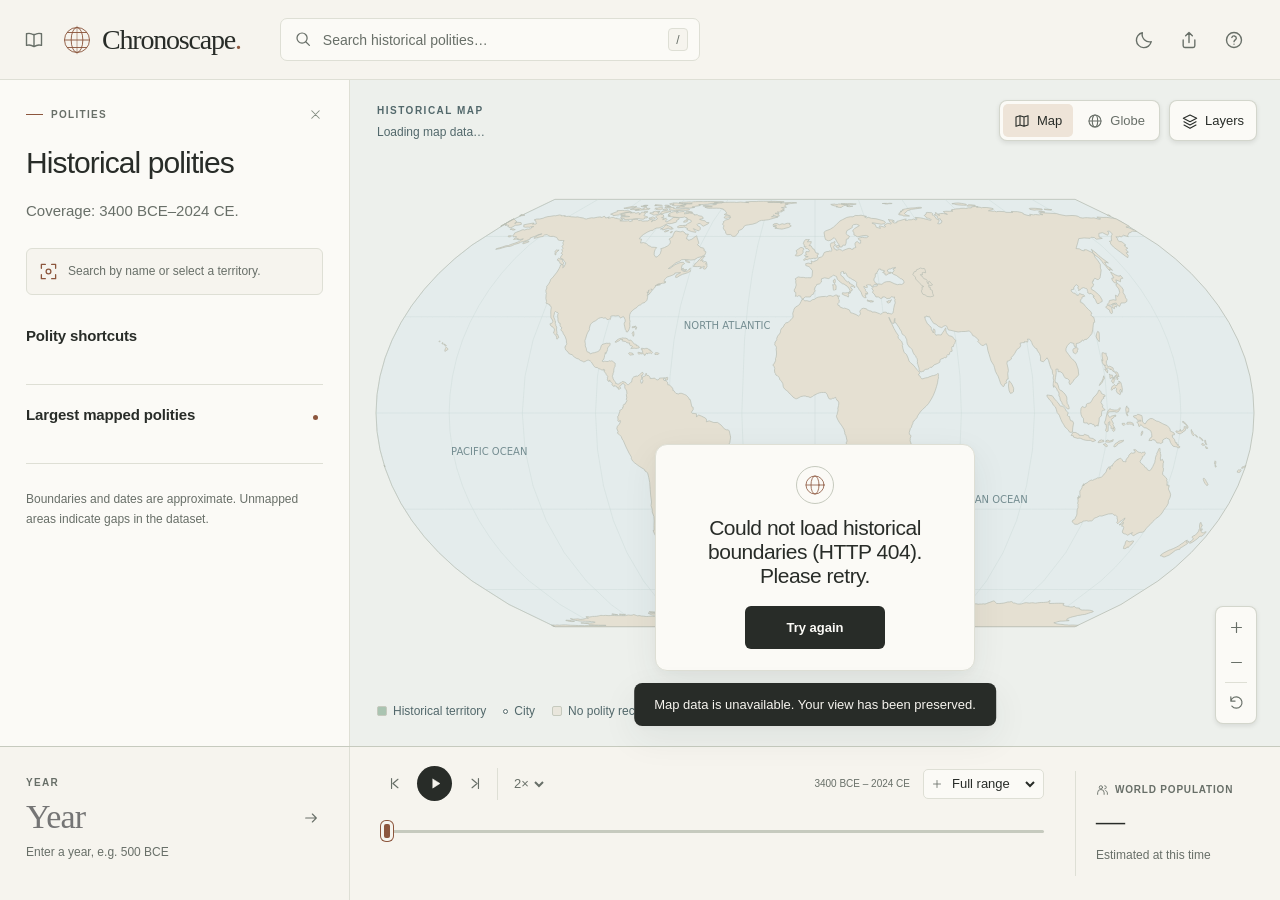
==== commit 032bc9a2: "Refine atlas typography, factual text, and charcoal theme" ====
--- a/docs/index.html
+++ b/docs/index.html
@@ -5,9 +5,10 @@
   <meta name="viewport" content="width=device-width, initial-scale=1, viewport-fit=cover">
   <meta name="theme-color" content="#f5f3ec">
   <meta name="color-scheme" content="light dark">
-  <meta name="description" content="An interactive atlas of human history. Explore the world's changing territories, cities, and populations across more than 5,000 years.">
-  <title>Chronoscape — An atlas through time</title>
+  <meta name="description" content="Historical territories, cities, and population estimates from 3400 BCE to 2024 CE.">
+  <title>Chronoscape — Historical atlas</title>
   <link rel="icon" href="favicon.svg" type="image/svg+xml">
+  <link rel="preload" href="fonts/space-grotesk-variable.woff2" as="font" type="font/woff2" crossorigin>
   <link rel="stylesheet" href="style.css">
 </head>
 <body>
@@ -46,33 +47,32 @@
     <div class="search-container">
       <svg class="icon search-icon" aria-hidden="true"><use href="#icon-search"/></svg>
       <label class="sr-only" for="search">Search historical polities</label>
-      <input id="search" type="search" placeholder="Find an empire, kingdom, or republic…" autocomplete="off" spellcheck="false" role="combobox" aria-autocomplete="list" aria-controls="search-results" aria-expanded="false">
+      <input id="search" type="search" placeholder="Search historical polities…" autocomplete="off" spellcheck="false" role="combobox" aria-autocomplete="list" aria-controls="search-results" aria-expanded="false">
       <kbd class="search-shortcut" aria-hidden="true">/</kbd>
       <div id="search-results" class="search-results" role="listbox" aria-label="Matching historical polities" hidden></div>
     </div>
     <div class="header-actions">
-      <span class="header-caption">An atlas through time</span>
       <button id="theme-toggle" class="icon-button" aria-label="Switch to dark theme" title="Switch theme"><svg class="icon theme-moon"><use href="#icon-moon"/></svg><svg class="icon theme-sun"><use href="#icon-sun"/></svg></button>
       <button id="share-button" class="icon-button" aria-label="Copy a link to this view" title="Copy a link to this view"><svg class="icon"><use href="#icon-share"/></svg></button>
-      <button id="help-button" class="icon-button" aria-label="About this atlas and keyboard shortcuts" title="About this atlas"><svg class="icon"><use href="#icon-help"/></svg></button>
+      <button id="help-button" class="icon-button" aria-label="Controls and data" title="Controls and data"><svg class="icon"><use href="#icon-help"/></svg></button>
     </div>
   </header>
 
   <main class="workspace">
-    <aside id="sidebar" class="sidebar" aria-label="Atlas explorer">
-      <div class="sidebar-topline"><span class="eyebrow"><span class="eyebrow-line"></span>The historical atlas</span><button id="sidebar-close" class="icon-button" aria-label="Close atlas panel"><svg class="icon"><use href="#icon-close"/></svg></button></div>
+    <aside id="sidebar" class="sidebar" aria-label="Historical polities">
+      <div class="sidebar-topline"><span class="eyebrow"><span class="eyebrow-line"></span>Polities</span><button id="sidebar-close" class="icon-button" aria-label="Close atlas panel"><svg class="icon"><use href="#icon-close"/></svg></button></div>
       <div class="sidebar-scroll">
         <section id="explore-panel">
-          <h1>The world,<br>through time.</h1>
-          <p class="intro">Trace the rise of empires, the shape of nations, and the cities that connected them.</p>
-          <div class="explore-instruction"><svg class="icon"><use href="#icon-focus"/></svg><span>Select a territory to uncover its story.</span></div>
-          <section class="sidebar-section featured-section" aria-labelledby="featured-heading"><div class="section-heading"><h2 id="featured-heading">Start exploring</h2><span class="small-caption">Across the ages</span></div><div id="featured-list" class="place-list"></div></section>
-          <section class="sidebar-section visible-section" aria-labelledby="visible-heading"><div class="section-heading"><h2 id="visible-heading">In this year</h2><span class="tiny-marker" aria-hidden="true"></span></div><div id="visible-list" class="place-list"></div></section>
-          <p class="sidebar-footnote">History is a changing landscape.<br>Boundaries and dates are approximations.</p>
+          <h1>Historical polities</h1>
+          <p class="intro">Coverage: 3400 BCE–2024 CE.</p>
+          <div class="explore-instruction"><svg class="icon"><use href="#icon-focus"/></svg><span>Search by name or select a territory.</span></div>
+          <section class="sidebar-section featured-section" aria-labelledby="featured-heading"><div class="section-heading"><h2 id="featured-heading">Polity shortcuts</h2></div><div id="featured-list" class="place-list"></div></section>
+          <section class="sidebar-section visible-section" aria-labelledby="visible-heading"><div class="section-heading"><h2 id="visible-heading">Largest mapped polities</h2><span class="tiny-marker" aria-hidden="true"></span></div><div id="visible-list" class="place-list"></div></section>
+          <p class="sidebar-footnote">Boundaries and dates are approximate. Unmapped areas indicate gaps in the dataset.</p>
         </section>
 
         <section id="detail-panel" hidden aria-labelledby="detail-name">
-          <div class="detail-kicker"><span id="detail-status" class="status-badge">Historical polity</span><button id="detail-deselect" class="text-button" title="Return to explore">Explore all <svg class="icon"><use href="#icon-arrow"/></svg></button></div>
+          <div class="detail-kicker"><span id="detail-status" class="status-badge">Historical polity</span><button id="detail-deselect" class="text-button" title="Clear polity selection">Deselect <svg class="icon"><use href="#icon-arrow"/></svg></button></div>
           <h1 id="detail-name" class="detail-title"></h1>
           <p id="detail-period" class="detail-period"></p>
           <div class="detail-stat"><span id="detail-area-label" class="eyebrow">Territory in this year</span><strong id="detail-area"></strong></div>
@@ -88,26 +88,26 @@
 
     <section id="map-stage" class="map-stage" aria-label="Interactive historical world map">
       <canvas id="map" tabindex="0" aria-label="Historical territories and cities. Drag to move, scroll to zoom. Use search or the atlas panel to select a territory."></canvas>
-      <div class="map-context" aria-live="polite"><span id="map-era" class="eyebrow">A world in motion</span><span id="map-count" class="map-count">Preparing the atlas…</span></div>
+      <div class="map-context" aria-live="polite"><span id="map-era" class="eyebrow">Historical map</span><span id="map-count" class="map-count">Loading map data…</span></div>
       <div class="map-toolbar">
         <div class="segmented-control" role="group" aria-label="Map projection"><button id="projection-flat" aria-label="Equal Earth projection" class="active" aria-pressed="true" title="Equal Earth projection"><svg class="icon"><use href="#icon-flat"/></svg><span>Map</span></button><button id="projection-globe" aria-label="Globe projection" aria-pressed="false" title="Globe projection"><svg class="icon"><use href="#icon-globe"/></svg><span>Globe</span></button></div>
-        <div class="layers-control"><button id="layers-toggle" class="map-button" aria-label="Map layers" aria-expanded="false" aria-controls="layers-panel"><svg class="icon"><use href="#icon-layers"/></svg><span>Layers</span></button><div id="layers-panel" class="layers-panel" hidden><h2>Map layers</h2><label class="layer-check"><span>Territory labels</span><input id="labels-toggle" type="checkbox" checked></label><label class="layer-check"><span>Historical cities</span><input id="cities-toggle" type="checkbox" checked></label><label class="layer-select" for="borders-mode"><span>Present-day borders</span><select id="borders-mode"><option value="off">Hidden</option><option value="over">Above territories</option><option value="under">Below territories</option></select></label><p>Use present-day borders to orient yourself in the past.</p></div></div>
+        <div class="layers-control"><button id="layers-toggle" class="map-button" aria-label="Map layers" aria-expanded="false" aria-controls="layers-panel"><svg class="icon"><use href="#icon-layers"/></svg><span>Layers</span></button><div id="layers-panel" class="layers-panel" hidden><h2>Map layers</h2><label class="layer-check"><span>Territory labels</span><input id="labels-toggle" type="checkbox" checked></label><label class="layer-check"><span>Historical cities</span><input id="cities-toggle" type="checkbox" checked></label><label class="layer-select" for="borders-mode"><span>Present-day borders</span><select id="borders-mode"><option value="off">Hidden</option><option value="over">Above territories</option><option value="under">Below territories</option></select></label><p>Present-day borders can be displayed above or below historical territories.</p></div></div>
       </div>
-      <div class="map-legend" aria-label="Map legend"><span><i class="legend-territory"></i>Historical territory</span><span id="city-legend"><i class="legend-city"></i>City</span><span class="unmapped-legend"><i class="legend-unmapped"></i>No polity recorded</span><span class="map-gesture-hint">Drag to explore · Scroll to zoom</span></div>
+      <div class="map-legend" aria-label="Map legend"><span><i class="legend-territory"></i>Historical territory</span><span id="city-legend"><i class="legend-city"></i>City</span><span class="unmapped-legend"><i class="legend-unmapped"></i>No polity recorded</span><span class="map-gesture-hint">Drag to pan · Scroll to zoom</span></div>
       <div class="map-navigation" role="group" aria-label="Map navigation"><button id="zoom-in" class="icon-button" aria-label="Zoom in" title="Zoom in"><svg class="icon"><use href="#icon-plus"/></svg></button><button id="zoom-out" class="icon-button" aria-label="Zoom out" title="Zoom out"><svg class="icon"><use href="#icon-minus"/></svg></button><span class="navigation-divider"></span><button id="reset-view" class="icon-button" aria-label="Reset map view" title="Reset view"><svg class="icon"><use href="#icon-reset"/></svg></button></div>
       <div id="map-tooltip" class="map-tooltip" role="tooltip" hidden></div>
-      <div id="loading-status" class="loading-status" role="status"><div class="loading-orbit" aria-hidden="true"><svg class="icon"><use href="#icon-globe"/></svg></div><strong id="loading-message">Opening the atlas…</strong><p>Thousands of years. One world.</p><progress id="loading-progress" max="100" value="0" aria-label="Atlas loading progress"></progress><button id="retry-button" class="primary-button" hidden>Try again</button></div>
+      <div id="loading-status" class="loading-status" role="status"><div class="loading-orbit" aria-hidden="true"><svg class="icon"><use href="#icon-globe"/></svg></div><strong id="loading-message">Loading map data…</strong><progress id="loading-progress" max="100" value="0" aria-label="Atlas loading progress"></progress><button id="retry-button" class="primary-button" hidden>Try again</button></div>
     </section>
   </main>
 
   <footer id="timeline" class="timeline" aria-label="Time navigation">
-    <div class="timeline-year"><span class="eyebrow">Travel through time</span><form id="year-form" class="year-form"><label class="sr-only" for="year-input">Year, for example 1500 CE or 500 BCE</label><input id="year-input" type="text" value="" placeholder="Year" inputmode="text" autocomplete="off" spellcheck="false" aria-describedby="year-input-hint"><button id="year-submit" class="icon-button" type="submit" aria-label="Go to entered year" title="Go to year"><svg class="icon"><use href="#icon-arrow"/></svg></button></form><span id="year-display" class="sr-only" aria-live="polite"></span><span id="year-input-hint" class="year-input-hint">Enter a year to jump in time</span></div>
-    <div class="timeline-center"><div class="timeline-topline"><div class="playback-controls"><button id="previous-year" class="icon-button" aria-label="Previous map change" title="Previous map change (←)"><svg class="icon"><use href="#icon-back"/></svg></button><button id="play-toggle" class="play-button" aria-label="Play timeline" title="Play timeline (Space)" aria-pressed="false"><svg class="icon"><use href="#icon-play"/></svg></button><button id="next-year" class="icon-button" aria-label="Next map change" title="Next map change (→)"><svg class="icon"><use href="#icon-next"/></svg></button><label class="speed-control"><span class="sr-only">Playback speed</span><select id="play-speed" aria-label="Playback speed"><option value="1000">1×</option><option value="500" selected>2×</option><option value="200">5×</option></select></label></div><div class="timeline-range-label"><span id="timeline-description">Explore the full span of history</span><label class="scope-control"><svg class="icon" aria-hidden="true"><use href="#icon-plus"/></svg><span class="sr-only">Timeline window</span><select id="timeline-scope" aria-label="Timeline window"><option value="all">Whole history</option><option value="1000">1,000 years</option><option value="500">500 years</option><option value="100">100 years</option><option value="25">25 years</option></select></label></div></div><div class="timeline-track"><label for="timeline-range" class="sr-only">Select historical year</label><input id="timeline-range" type="range" min="0" max="1000" step="1" value="0"><div id="timeline-ticks" aria-hidden="true"></div></div></div>
+    <div class="timeline-year"><span class="eyebrow">Year</span><form id="year-form" class="year-form"><label class="sr-only" for="year-input">Year, for example 1500 CE or 500 BCE</label><input id="year-input" type="text" value="" placeholder="Year" inputmode="text" autocomplete="off" spellcheck="false" aria-describedby="year-input-hint"><button id="year-submit" class="icon-button" type="submit" aria-label="Go to entered year" title="Go to year"><svg class="icon"><use href="#icon-arrow"/></svg></button></form><span id="year-display" class="sr-only" aria-live="polite"></span><span id="year-input-hint" class="year-input-hint">Enter a year, e.g. 500 BCE</span></div>
+    <div class="timeline-center"><div class="timeline-topline"><div class="playback-controls"><button id="previous-year" class="icon-button" aria-label="Previous map change" title="Previous map change (←)"><svg class="icon"><use href="#icon-back"/></svg></button><button id="play-toggle" class="play-button" aria-label="Play timeline" title="Play timeline (Space)" aria-pressed="false"><svg class="icon"><use href="#icon-play"/></svg></button><button id="next-year" class="icon-button" aria-label="Next map change" title="Next map change (→)"><svg class="icon"><use href="#icon-next"/></svg></button><label class="speed-control"><span class="sr-only">Playback speed</span><select id="play-speed" aria-label="Playback speed"><option value="1000">1×</option><option value="500" selected>2×</option><option value="200">5×</option></select></label></div><div class="timeline-range-label"><span id="timeline-description">3400 BCE – 2024 CE</span><label class="scope-control"><svg class="icon" aria-hidden="true"><use href="#icon-plus"/></svg><span class="sr-only">Timeline window</span><select id="timeline-scope" aria-label="Timeline window"><option value="all">Full range</option><option value="1000">1,000 years</option><option value="500">500 years</option><option value="100">100 years</option><option value="25">25 years</option></select></label></div></div><div class="timeline-track"><label for="timeline-range" class="sr-only">Select historical year</label><input id="timeline-range" type="range" min="0" max="1000" step="1" value="0"><div id="timeline-ticks" aria-hidden="true"></div></div></div>
     <div class="timeline-population"><span class="eyebrow"><svg class="icon"><use href="#icon-people"/></svg>World population</span><strong id="population-value">—</strong><span class="small-caption">Estimated at this time</span></div>
   </footer>
 
   <div id="toast" class="toast" role="status" hidden></div>
-  <dialog id="help-dialog" aria-labelledby="help-title"><div class="dialog-heading"><span class="eyebrow">A field guide</span><button id="help-close" class="icon-button" aria-label="Close help"><svg class="icon"><use href="#icon-close"/></svg></button></div><h2 id="help-title">The past is a place.<br>Go explore.</h2><p>Chronoscape brings together historical territories, cities, and population estimates in one interactive atlas.</p><div class="help-instructions"><p><strong>Find your way.</strong> Drag the map and scroll or pinch to zoom. Switch to the globe to see the world from another angle.</p><p><strong>Follow a territory.</strong> Select a shape or search for a polity to see its lifespan, changing area, and related territories.</p><p><strong>Move through time.</strong> Drag the timeline, type a year such as “500 BCE,” or press play. Narrow the timeline window for finer control.</p></div><dl class="shortcut-list"><div><dt>Search</dt><dd><kbd>/</kbd></dd></div><div><dt>Previous / next map change</dt><dd><kbd>←</kbd><kbd>→</kbd></dd></div><div><dt>Play / pause</dt><dd><kbd>Space</kbd></dd></div><div><dt>Close / deselect</dt><dd><kbd>Esc</kbd></dd></div></dl><p class="help-note">When the map has keyboard focus, arrow keys pan, + / − zoom, and Home resets the view.</p><p class="help-note">Historical boundaries, dates, and populations are approximate. Territorial overlap suggests relationships; it does not establish political succession. <a href="https://github.com/abdu789-boop/chronoscape/blob/main/CREDITS.md" target="_blank" rel="noopener noreferrer">Sources &amp; credits <span aria-hidden="true">↗</span></a></p></dialog>
+  <dialog id="help-dialog" aria-labelledby="help-title"><div class="dialog-heading"><span class="eyebrow">Help</span><button id="help-close" class="icon-button" aria-label="Close help"><svg class="icon"><use href="#icon-close"/></svg></button></div><h2 id="help-title">Controls and data</h2><p>The map displays historical territories, cities, and population estimates from 3400 BCE to 2024 CE.</p><div class="help-instructions"><p><strong>Navigation.</strong> Drag to pan and scroll or pinch to zoom. Choose Map or Globe to change the projection.</p><p><strong>Selection.</strong> Select a territory or search by name to view its recorded dates, mapped area, and inferred territorial relationships.</p><p><strong>Timeline.</strong> Drag the slider, enter a year such as “500 BCE,” or press play. Narrow the timeline window for finer control.</p></div><dl class="shortcut-list"><div><dt>Search</dt><dd><kbd>/</kbd></dd></div><div><dt>Previous / next map change</dt><dd><kbd>←</kbd><kbd>→</kbd></dd></div><div><dt>Play / pause</dt><dd><kbd>Space</kbd></dd></div><div><dt>Close / deselect</dt><dd><kbd>Esc</kbd></dd></div></dl><p class="help-note">When the map has keyboard focus, arrow keys pan, + / − zoom, and Home resets the view.</p><p class="help-note">Historical boundaries, dates, and populations are approximate. Territorial overlap suggests relationships; it does not establish political succession. <a href="https://github.com/abdu789-boop/chronoscape/blob/main/CREDITS.md" target="_blank" rel="noopener noreferrer">Sources &amp; credits <span aria-hidden="true">↗</span></a></p></dialog>
   <script src="lib/d3.v7.min.js"></script>
   <script type="module" src="js/app.js"></script>
 </body>
--- a/docs/style.css
+++ b/docs/style.css
@@ -1,4 +1,11 @@
-/* Chronoscape · an atlas through time */
+/* Chronoscape historical atlas */
+@font-face {
+  font-family: "Space Grotesk";
+  src: url("fonts/space-grotesk-variable.woff2") format("woff2");
+  font-style: normal;
+  font-weight: 300 700;
+  font-display: swap;
+}
 :root {
   color-scheme: light;
   --paper: #f6f4ee;
@@ -19,6 +26,9 @@
   --grid: #c5d4d5;
   --shadow: 0 12px 36px #273d3612, 0 2px 8px #273d3608;
   --font: -apple-system, BlinkMacSystemFont, "Segoe UI", sans-serif;
+  --font-display: "Space Grotesk", var(--font);
+  --territory: #aac4b1;
+  --error: #bd4a3d;
   --header-height: 80px;
   --timeline-height: 154px;
   --sidebar-width: 350px;
@@ -29,22 +39,24 @@
 }
 :root[data-theme="dark"], body.dark {
   color-scheme: dark;
-  --paper: #1d2529;
-  --panel: #222c30;
-  --panel-raised: #293438;
-  --ink: #ebece2;
-  --muted: #b2beb8;
-  --faint: #91a29a;
-  --border: #3a484a;
-  --border-strong: #526162;
-  --accent: #d2a47c;
-  --accent-hover: #e5b58b;
-  --accent-soft: #3b3730;
-  --ocean: #16262e;
-  --ocean-ink: #a3b7b8;
-  --land: #394b4e;
-  --selection: #f7ddaa;
-  --grid: #263d44;
+  --paper: #17191b;
+  --panel: #202325;
+  --panel-raised: #2a2e30;
+  --ink: #f0f3f1;
+  --muted: #b6c0bd;
+  --faint: #96a3a0;
+  --border: #3b4143;
+  --border-strong: #626d70;
+  --accent: #a8cfbe;
+  --accent-hover: #cbe8dc;
+  --accent-soft: #2c3b35;
+  --ocean: #141719;
+  --ocean-ink: #a8b5b9;
+  --land: #343a3b;
+  --selection: #d4f1e4;
+  --grid: #2a3032;
+  --territory: #607c6c;
+  --error: #f28d80;
   --shadow: 0 12px 36px #0003, 0 2px 8px #0002;
 }
 * { box-sizing: border-box; }
@@ -93,7 +105,6 @@
 .search-shortcut { position: absolute; right: 12px; top: 10px; height: 23px; min-width: 20px; pointer-events: none; }
 #search:not(:placeholder-shown) + .search-shortcut { display: none; }
 .header-actions { margin-left: auto; display: flex; align-items: center; gap: 3px; }
-.header-caption { font-family: Georgia, serif; font-size: 14px; font-style: italic; color: var(--muted); margin-right: 20px; white-space: nowrap; }
 .theme-sun { display: none; }
 [data-theme="dark"] .theme-sun, body.dark .theme-sun { display: block; }
 [data-theme="dark"] .theme-moon, body.dark .theme-moon { display: none; }
@@ -113,7 +124,7 @@
 #sidebar-close { width: 28px; height: 30px; margin-right: -6px; color: var(--faint); }
 #sidebar-close .icon { width: 15px; height: 15px; }
 .sidebar-scroll { overflow-y: auto; overscroll-behavior: contain; padding: 5px 26px 26px; scrollbar-width: thin; scrollbar-color: var(--border-strong) transparent; }
-#explore-panel h1, .detail-title { font-family: Georgia, "Times New Roman", serif; font-size: 38px; letter-spacing: -1.2px; line-height: 1.08; font-weight: 400; }
+#explore-panel h1, .detail-title { font-family: var(--font-display); font-size: 30px; letter-spacing: -.9px; line-height: 1.15; font-weight: 500; }
 .intro { color: var(--muted); font-size: 14px; line-height: 1.75; margin-top: 17px; }
 .explore-instruction { display: flex; align-items: center; gap: 10px; margin: 24px 0 30px; padding: 13px 12px; background: var(--paper); border: 1px solid var(--border); border-radius: 6px; font-size: 11px; color: var(--muted); line-height: 1.55; }
 .explore-instruction .icon { color: var(--accent); width: 19px; height: 19px; }
@@ -127,7 +138,7 @@
 .place-row { display: flex; align-items: center; gap: 11px; width: calc(100% + 16px); margin-left: -8px; min-height: 59px; padding: 10px 8px; text-align: left; border-radius: 6px; }
 .place-row:hover { background: var(--paper); }
 .place-row + .place-row { border-top: 1px solid color-mix(in srgb, var(--border) 55%, transparent); }
-.place-swatch, .polity-swatch, .search-swatch { flex-shrink: 0; width: 9px; height: 23px; border-radius: 2px; background: var(--swatch, var(--accent)); border: 1px solid #00000012; }
+.place-swatch, .polity-swatch, .search-swatch { flex-shrink: 0; width: 9px; height: 23px; border-radius: 2px; background: var(--swatch, var(--accent)); border: 1px solid color-mix(in srgb, var(--ink) 15%, transparent); }
 .place-copy { flex: 1; min-width: 0; }
 .place-copy strong, .place-row strong { display: block; font-size: 14px; line-height: 1.4; font-weight: 550; color: var(--ink); }
 .place-copy small, .place-row small { display: block; color: var(--muted); font-size: 11px; margin-top: 3px; }
@@ -186,7 +197,7 @@
 .map-context .eyebrow { font-size: 9px; color: var(--ocean-ink); letter-spacing: .15em; }
 .map-count { color: var(--ocean-ink); font-size: 12px; }
 .map-toolbar { position: absolute; top: 20px; right: 23px; display: flex; gap: 9px; align-items: start; }
-.segmented-control, .map-button, .map-navigation { border: 1px solid color-mix(in srgb, var(--border-strong) 75%, transparent); background: var(--panel); box-shadow: 0 2px 5px #273d3608; }
+.segmented-control, .map-button, .map-navigation { border: 1px solid color-mix(in srgb, var(--border-strong) 75%, transparent); background: var(--panel); box-shadow: 0 2px 5px #00000018; }
 .segmented-control { display: flex; gap: 3px; padding: 3px; border-radius: 8px; }
 .segmented-control button { display: flex; align-items: center; gap: 7px; height: 33px; padding: 0 11px; border-radius: 5px; color: var(--muted); font-size: 11px; }
 .segmented-control .icon { width: 16px; height: 16px; }
@@ -208,7 +219,13 @@
 .navigation-divider { height: 1px; margin: 2px 6px; background: var(--border); }
 .map-legend { position: absolute; left: 27px; bottom: 26px; display: flex; align-items: center; gap: 17px; color: var(--ocean-ink); font-size: 10px; pointer-events: none; }
 .map-legend > span { display: flex; align-items: center; gap: 6px; }
-.legend-territory { width: 10px; height: 10px; border-radius: 2px; border: 1px solid #956c5670; background: #c4a185; }
+[data-theme="dark"] .map-context, [data-theme="dark"] .map-legend {
+  background: color-mix(in srgb, var(--panel) 96%, transparent);
+  border: 1px solid var(--border);
+  border-radius: 6px;
+  padding: 8px 10px;
+}
+.legend-territory { width: 10px; height: 10px; border-radius: 2px; border: 1px solid var(--border-strong); background: var(--territory); }
 .legend-city { width: 5px; height: 5px; border: 1px solid var(--ocean-ink); background: var(--panel); border-radius: 50%; }
 .map-gesture-hint { margin-left: 9px; padding-left: 20px; border-left: 1px solid color-mix(in srgb, var(--ocean-ink) 25%, transparent); }
 .map-tooltip { position: absolute; z-index: 10; max-width: 260px; padding: 9px 12px; background: var(--panel-raised); border: 1px solid var(--border); border-radius: 6px; box-shadow: var(--shadow); pointer-events: none; font-size: 12px; line-height: 1.6; }
@@ -217,7 +234,7 @@
 .loading-status { position: absolute; inset: 0; background: var(--ocean); display: flex; align-items: center; justify-content: center; flex-direction: column; z-index: 9; text-align: center; padding: 25px; }
 .loading-orbit { width: 62px; height: 62px; border: 1px solid var(--border-strong); border-radius: 50%; display: grid; place-items: center; margin-bottom: 19px; }
 .loading-orbit .icon { width: 34px; height: 34px; stroke-width: .8; color: var(--accent); }
-.loading-status strong { font: 25px Georgia, serif; letter-spacing: -.5px; }
+.loading-status strong { font: 500 25px var(--font-display); letter-spacing: -.5px; }
 .loading-status p { margin-top: 7px; color: var(--muted); font-size: 12px; }
 .loading-status progress { display: block; width: 160px; height: 3px; margin-top: 23px; border: none; border-radius: 2px; accent-color: var(--accent); background: var(--border-strong); }
 .loading-status progress::-webkit-progress-bar { background: var(--border-strong); border-radius: 2px; }
@@ -272,10 +289,10 @@
 
 .toast { position: fixed; bottom: calc(var(--timeline-height) + 20px); left: calc(50% + var(--sidebar-width)/2); transform: translateX(-50%); z-index: 60; max-width: min(480px, 85vw); padding: 12px 20px; background: var(--ink); color: var(--paper); font-size: 13px; border-radius: 8px; box-shadow: var(--shadow); }
 dialog { width: min(500px, calc(100vw - 32px)); max-height: calc(100dvh - 48px); overflow-y: auto; margin: auto; padding: 24px 32px 30px; border: 1px solid var(--border); border-radius: 14px; background: var(--panel); color: var(--ink); box-shadow: 0 20px 80px #0003; }
-dialog::backdrop { background: #17282677; backdrop-filter: blur(3px); }
+dialog::backdrop { background: #00000088; backdrop-filter: blur(3px); }
 .dialog-heading { display: flex; align-items: center; justify-content: space-between; margin-bottom: 9px; }
 .dialog-heading .icon-button { margin-right: -9px; }
-#help-title { font: 35px/1.1 Georgia, serif; letter-spacing: -1px; margin-bottom: 20px; }
+#help-title { font: 500 30px/1.15 var(--font-display); letter-spacing: -1px; margin-bottom: 20px; }
 dialog p { font-size: 13px; line-height: 1.75; color: var(--muted); }
 .help-instructions { margin-top: 19px; display: grid; gap: 12px; }
 .help-instructions strong { font-weight: 600; color: var(--ink); }
@@ -289,7 +306,7 @@
   :root { --sidebar-width: 360px; --header-height: 86px; --timeline-height: 163px; }
   .sidebar-topline { padding-left: 32px; padding-right: 32px; }
   .sidebar-scroll { padding-left: 32px; padding-right: 32px; }
-  #explore-panel h1 { font-size: 43px; }
+  #explore-panel h1 { font-size: 30px; }
   .intro { font-size: 15px; }
   .place-copy strong, .place-row strong { font-size: 15px; }
   .timeline-year { padding-left: 32px; }
@@ -299,11 +316,10 @@
 @media (max-width: 1250px) {
   :root { --sidebar-width: 326px; }
   .app-header { gap: 18px; padding-right: 18px; }
-  .header-caption { display: none; }
   .search-container { width: min(420px, 40vw); margin-left: 6px; }
   .sidebar-topline { padding-left: 23px; padding-right: 23px; }
   .sidebar-scroll { padding-left: 23px; padding-right: 23px; }
-  #explore-panel h1 { font-size: 36px; }
+  #explore-panel h1 { font-size: 30px; }
   .timeline { grid-template-columns: var(--sidebar-width) minmax(0,1fr) 155px; }
   .timeline-year { padding-left: 23px; padding-right: 23px; }
   .timeline-center { padding-left: 25px; padding-right: 25px; }
@@ -324,7 +340,7 @@
   .header-actions { gap: 0; }
   .header-actions .icon-button { width: 34px; }
   .sidebar-scroll, .sidebar-topline { padding-left: 20px; padding-right: 20px; }
-  #explore-panel h1 { font-size: 33px; }
+  #explore-panel h1 { font-size: 30px; }
   .intro { font-size: 13px; }
   .map-context { left: 20px; top: 23px; }
   .map-toolbar { right: 17px; }
@@ -356,15 +372,14 @@
   .search-results { min-width: 0; max-height: min(430px, 57dvh); }
   .workspace, body.sidebar-collapsed .workspace { display: block; }
   .map-stage { width: 100%; height: 100%; }
-  .sidebar, body.sidebar-collapsed #sidebar { position: fixed; left: 0; right: 0; bottom: var(--timeline-height); z-index: 30; width: 100%; max-height: min(68dvh, calc(100dvh - 175px)); border: 1px solid var(--border); border-bottom: 0; border-radius: 17px 17px 0 0; box-shadow: 0 -12px 36px #122d3120; visibility: hidden; transform: translateY(calc(100% + 10px)); }
+  .sidebar, body.sidebar-collapsed #sidebar { position: fixed; left: 0; right: 0; bottom: var(--timeline-height); z-index: 30; width: 100%; max-height: min(68dvh, calc(100dvh - 175px)); border: 1px solid var(--border); border-bottom: 0; border-radius: 17px 17px 0 0; box-shadow: 0 -12px 36px #00000030; visibility: hidden; transform: translateY(calc(100% + 10px)); }
   body.sidebar-open .sidebar, body.sidebar-open.sidebar-collapsed #sidebar { visibility: visible; transform: translateY(0); }
   .sidebar-topline { height: 47px; min-height: 47px; padding: 15px 22px 8px; }
   .sidebar-topline::before { content: ""; width: 31px; height: 3px; background: var(--border-strong); position: absolute; top: 7px; left: calc(50% - 15px); border-radius: 4px; }
   .sidebar-scroll { padding: 12px 22px 24px; }
   #sidebar-close { width: 35px; height: 35px; margin-right: -7px; }
   #sidebar-close .icon { width: 18px; height: 18px; }
-  #explore-panel h1 { font-size: 34px; }
-  #explore-panel h1 br { display: none; }
+  #explore-panel h1 { font-size: 30px; }
   .intro { margin-top: 10px; font-size: 14px; }
   .explore-instruction { margin: 18px 0 22px; }
   .place-row { min-height: 59px; }
@@ -431,7 +446,7 @@
   :root { --header-height: 65px; --timeline-height: 132px; }
   .sidebar-topline { height: 47px; min-height: 47px; padding-top: 14px; }
   .sidebar-scroll { padding-top: 5px; }
-  #explore-panel h1 { font-size: 32px; }
+  #explore-panel h1 { font-size: 30px; }
   .intro { margin-top: 11px; }
   .explore-instruction { margin: 17px 0 22px; }
   .timeline-year { padding-top: 16px; }
@@ -452,7 +467,7 @@
 .search-results .search-option { display: block; }
 .search-option > span { display: block; font-size: 12px; color: var(--muted); margin-top: 3px; }
 .search-empty { padding: 17px 12px; font-size: 13px; color: var(--muted); }
-#year-input[aria-invalid="true"] { border-bottom-color: #bd4a3d; }
+#year-input[aria-invalid="true"] { border-bottom-color: var(--error); }
 @media (max-width: 1000px) { #search { font-size: 12px; } }
 @media (max-width: 760px) {
   #search { font-size: 13px; }
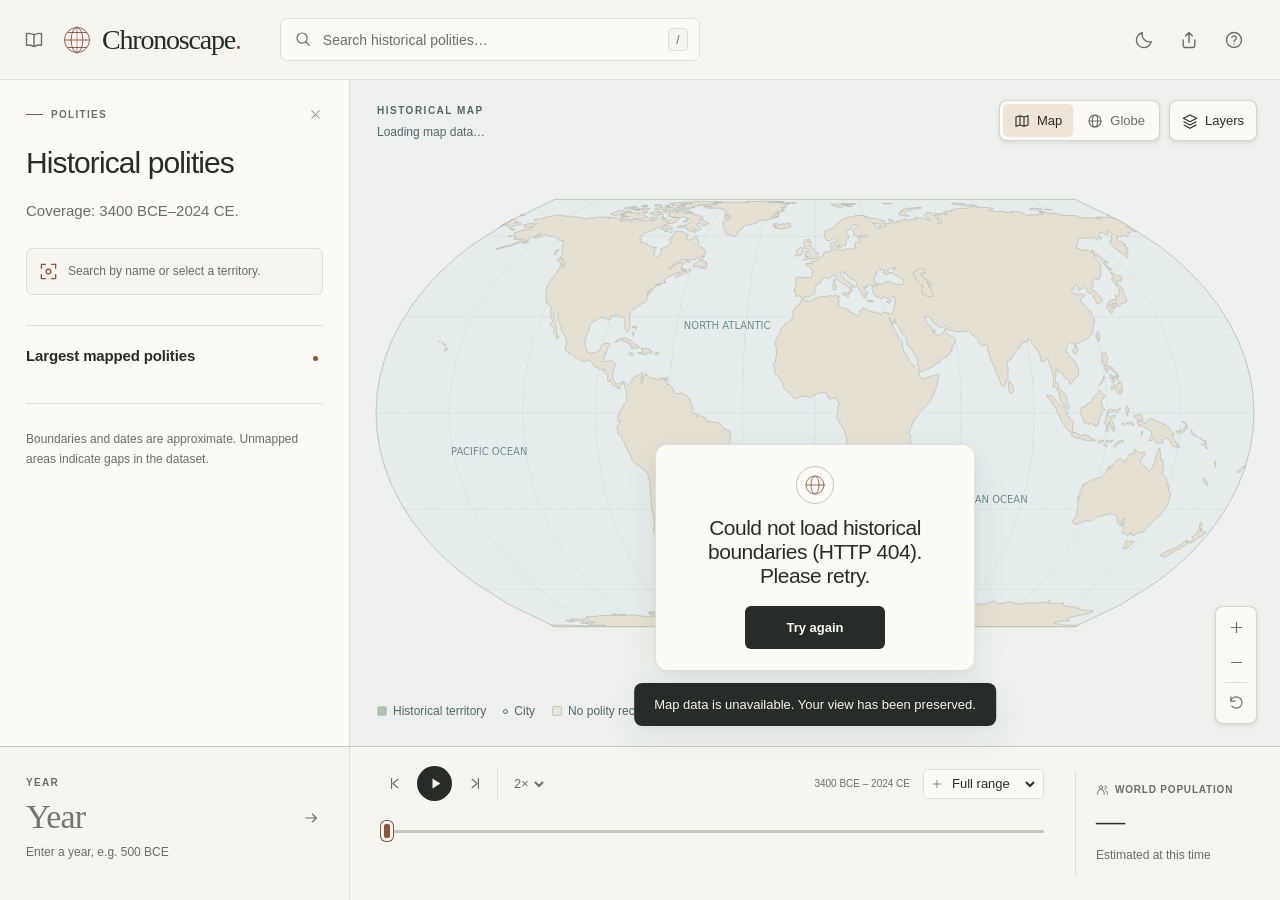
==== commit adfb69c8: "Add sourced ruler lists and remove polity shortcuts" ====
--- a/docs/index.html
+++ b/docs/index.html
@@ -66,7 +66,6 @@
           <h1>Historical polities</h1>
           <p class="intro">Coverage: 3400 BCE–2024 CE.</p>
           <div class="explore-instruction"><svg class="icon"><use href="#icon-focus"/></svg><span>Search by name or select a territory.</span></div>
-          <section class="sidebar-section featured-section" aria-labelledby="featured-heading"><div class="section-heading"><h2 id="featured-heading">Polity shortcuts</h2></div><div id="featured-list" class="place-list"></div></section>
           <section class="sidebar-section visible-section" aria-labelledby="visible-heading"><div class="section-heading"><h2 id="visible-heading">Largest mapped polities</h2><span class="tiny-marker" aria-hidden="true"></span></div><div id="visible-list" class="place-list"></div></section>
           <p class="sidebar-footnote">Boundaries and dates are approximate. Unmapped areas indicate gaps in the dataset.</p>
         </section>
@@ -77,6 +76,15 @@
           <p id="detail-period" class="detail-period"></p>
           <div class="detail-stat"><span id="detail-area-label" class="eyebrow">Territory in this year</span><strong id="detail-area"></strong></div>
           <div class="detail-actions"><button id="detail-focus" class="primary-button"><svg class="icon"><use href="#icon-focus"/></svg>Zoom to territory</button><button id="detail-peak" class="secondary-button">Go to maximum extent<svg class="icon"><use href="#icon-arrow"/></svg></button></div>
+          <div id="detail-history-error" class="history-error" role="status" hidden></div>
+          <section class="sidebar-section history-section" aria-labelledby="rulers-heading">
+            <div class="section-heading"><h2 id="rulers-heading">Rulers</h2><span id="detail-ruler-year" class="small-caption"></span></div>
+            <p id="detail-ruler-current" class="ruler-current"></p>
+            <p id="detail-ruler-coverage" class="history-coverage"></p>
+            <details class="ruler-explanation"><summary>About this list</summary><p id="detail-ruler-note" class="history-note"></p></details>
+            <details id="detail-ruler-roster" class="ruler-roster"><summary><span id="detail-ruler-count">Succession list</span><svg class="icon" aria-hidden="true"><use href="#icon-chevron"/></svg></summary><p class="history-note">Reigns are shown by year; more than one ruler may appear in a transition year.</p><ol id="detail-ruler-list" class="ruler-list" tabindex="0" aria-label="Rulers in chronological order"></ol></details>
+            <div id="detail-ruler-sources"></div>
+          </section>
           <section class="sidebar-section extent-section"><div class="section-heading"><h2>Territory over time</h2><span class="small-caption">km²</span></div><svg id="detail-chart" class="extent-chart" viewBox="0 0 280 100" role="img" aria-label="Territory area over time"></svg><p id="detail-chart-caption" class="chart-caption"></p></section>
           <section class="sidebar-section"><div class="section-heading"><h2>Formed from</h2><span class="inferred-label" title="Inferred from overlap between historical territories">Inferred</span></div><p class="chart-caption relation-explanation">Share of its peak territory held before it appeared.</p><div id="detail-pred" class="relation-list"></div></section>
           <section class="sidebar-section"><div class="section-heading"><h2>Succeeded by</h2><span class="inferred-label" title="Inferred from overlap between historical territories">Inferred</span></div><p class="chart-caption relation-explanation">Share of its peak territory held after its last record. These inferred lists are not exhaustive.</p><div id="detail-succ" class="relation-list"></div></section>
--- a/docs/style.css
+++ b/docs/style.css
@@ -129,7 +129,6 @@
 .explore-instruction { display: flex; align-items: center; gap: 10px; margin: 24px 0 30px; padding: 13px 12px; background: var(--paper); border: 1px solid var(--border); border-radius: 6px; font-size: 11px; color: var(--muted); line-height: 1.55; }
 .explore-instruction .icon { color: var(--accent); width: 19px; height: 19px; }
 .sidebar-section { border-top: 1px solid var(--border); margin-top: 25px; padding-top: 19px; }
-.featured-section { border-top: 0; margin-top: 0; padding-top: 0; }
 .section-heading { display: flex; align-items: baseline; justify-content: space-between; gap: 8px; margin-bottom: 12px; }
 .section-heading h2 { font-size: 13px; }
 .section-heading .small-caption { font-size: 10px; }
@@ -546,4 +545,32 @@
 
 .relation-explanation { margin: -3px 0 10px; }
 .legend-unmapped { width: 10px; height: 10px; border: 1px solid var(--border-strong); background: var(--land); border-radius: 2px; }
+
+/* Independently dated historical context in the atlas panel. */
+.history-section .section-heading { flex-wrap: wrap; }
+.ruler-current { font-size: 15px; line-height: 1.6; }
+.history-note, .history-sources { font-size: 13px; line-height: 1.6; color: var(--muted); margin: 9px 0; }
+.history-sources { overflow-wrap: anywhere; }
+.history-sources a { color: var(--accent); text-underline-offset: 3px; }
+.history-coverage { color: var(--muted); font-size: 13px; margin-top: 8px; }
+.history-coverage:empty { display: none; }
+.history-name { display: block; font-size: 15px; line-height: 1.45; font-weight: 500; overflow-wrap: anywhere; }
+.history-item-note { display: block; color: var(--muted); font-size: 13px; line-height: 1.5; margin-top: 3px; }
+.ruler-roster { margin-top: 14px; }
+.ruler-roster summary { display: flex; align-items: center; justify-content: space-between; gap: 8px; min-height: 44px; cursor: pointer; list-style: none; font-size: 14px; }
+.ruler-roster summary::-webkit-details-marker { display: none; }
+.ruler-roster summary .icon { width: 16px; height: 16px; }
+.ruler-roster[open] summary .icon { transform: rotate(90deg); }
+.ruler-list { max-height: 26rem; overflow-y: auto; overscroll-behavior: contain; scrollbar-gutter: stable; margin-top: 4px; }
+.ruler-row { padding: 11px 10px; border-left: 2px solid var(--border); margin-bottom: 3px; }
+.ruler-row.active { border-left-color: var(--accent); background: var(--paper); }
+.ruler-dates { display: block; font-size: 13px; line-height: 1.6; color: var(--muted); font-variant-numeric: tabular-nums; }
+.ruler-active { display: block; font-size: 12px; color: var(--accent); margin-top: 5px; }
+.ruler-status { display: inline-block; font-size: 11px; color: var(--muted); margin-top: 4px; }
+.ruler-explanation summary { color: var(--muted); cursor: pointer; min-height: 32px; padding-top: 9px; font-size: 12px; }
+.ruler-evidence { margin-top: 6px; }
+.ruler-evidence summary { min-height: 32px; font-size: 12px; color: var(--accent); justify-content: flex-start; }
+.ruler-evidence summary::before { content: '+'; margin-right: 5px; }
+.ruler-evidence[open] summary::before { content: '−'; }
+.history-error { margin-top: 20px; }
 @media (max-width: 1000px) { .unmapped-legend { display: none !important; } }
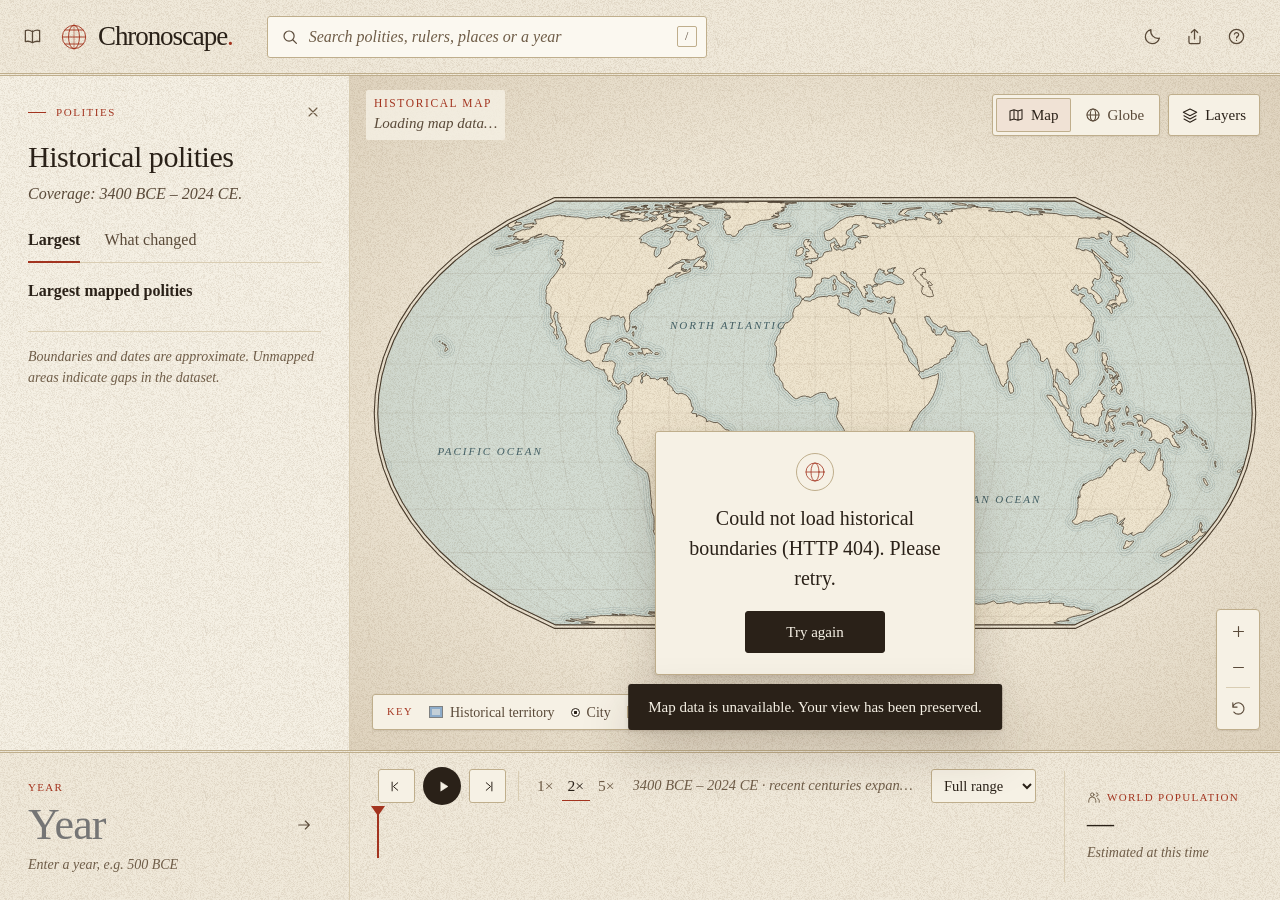
==== commit 96642503: "Build the Folio interface and its navigation features - Restyle the viewer as an old printed atlas: " ====
--- a/docs/index.html
+++ b/docs/index.html
@@ -3,12 +3,11 @@
 <head>
   <meta charset="utf-8">
   <meta name="viewport" content="width=device-width, initial-scale=1, viewport-fit=cover">
-  <meta name="theme-color" content="#f5f3ec">
+  <meta name="theme-color" content="#f1eadb">
   <meta name="color-scheme" content="light dark">
   <meta name="description" content="Historical territories, cities, and population estimates from 3400 BCE to 2024 CE.">
   <title>Chronoscape — Historical atlas</title>
   <link rel="icon" href="favicon.svg" type="image/svg+xml">
-  <link rel="preload" href="fonts/space-grotesk-variable.woff2" as="font" type="font/woff2" crossorigin>
   <link rel="stylesheet" href="style.css">
 </head>
 <body>
@@ -34,6 +33,10 @@
     <symbol id="icon-play" viewBox="0 0 24 24"><path d="m8 5 11 7-11 7Z"/></symbol>
     <symbol id="icon-pause" viewBox="0 0 24 24"><path d="M8 5v14M16 5v14"/></symbol>
     <symbol id="icon-people" viewBox="0 0 24 24"><circle cx="9" cy="8" r="3"/><path d="M3 21v-3a6 6 0 0 1 12 0v3M16 5a3 3 0 0 1 0 6m2 3a5 5 0 0 1 3 4v3"/></symbol>
+    <symbol id="icon-person" viewBox="0 0 24 24"><circle cx="12" cy="8" r="3.5"/><path d="M5 21v-1.5A6.5 6.5 0 0 1 11.5 13h1a6.5 6.5 0 0 1 6.5 6.5V21"/></symbol>
+    <symbol id="icon-up" viewBox="0 0 24 24"><path d="m6 15 6-6 6 6"/></symbol>
+    <symbol id="icon-down" viewBox="0 0 24 24"><path d="m6 9 6 6 6-6"/></symbol>
+    <symbol id="icon-external" viewBox="0 0 24 24"><path d="M14 4h6v6m0-6-9 9M18 14v5a1 1 0 0 1-1 1H5a1 1 0 0 1-1-1V7a1 1 0 0 1 1-1h5"/></symbol>
   </defs></svg>
 
   <header class="app-header">
@@ -46,10 +49,16 @@
     </div>
     <div class="search-container">
       <svg class="icon search-icon" aria-hidden="true"><use href="#icon-search"/></svg>
-      <label class="sr-only" for="search">Search historical polities</label>
-      <input id="search" type="search" placeholder="Search historical polities…" autocomplete="off" spellcheck="false" role="combobox" aria-autocomplete="list" aria-controls="search-results" aria-expanded="false">
+      <label class="sr-only" for="search">Search polities, rulers and places, or enter a year</label>
+      <input id="search" type="search" placeholder="Search polities, rulers, places or a year" autocomplete="off" spellcheck="false" role="combobox" aria-autocomplete="list" aria-controls="search-listbox" aria-expanded="false">
       <kbd class="search-shortcut" aria-hidden="true">/</kbd>
-      <div id="search-results" class="search-results" role="listbox" aria-label="Matching historical polities" hidden></div>
+      <div id="search-results" class="search-results" hidden>
+        <div class="search-body">
+          <div id="search-listbox" class="search-list" role="listbox" aria-label="Search results"></div>
+          <aside id="search-preview" class="search-preview" aria-live="polite"></aside>
+        </div>
+        <p class="search-footer"><span>Enter a year such as 1453 or 500 BCE to go there.</span><span class="search-keys"><kbd>↑</kbd><kbd>↓</kbd> move <kbd>↵</kbd> open <kbd>Esc</kbd> close</span></p>
+      </div>
     </div>
     <div class="header-actions">
       <button id="theme-toggle" class="icon-button" aria-label="Switch to dark theme" title="Switch theme"><svg class="icon theme-moon"><use href="#icon-moon"/></svg><svg class="icon theme-sun"><use href="#icon-sun"/></svg></button>
@@ -60,35 +69,59 @@
 
   <main class="workspace">
     <aside id="sidebar" class="sidebar" aria-label="Historical polities">
-      <div class="sidebar-topline"><span class="eyebrow"><span class="eyebrow-line"></span>Polities</span><button id="sidebar-close" class="icon-button" aria-label="Close atlas panel"><svg class="icon"><use href="#icon-close"/></svg></button></div>
+      <div class="sidebar-topline"><span class="running-head" id="sidebar-head"><span class="running-rule"></span><span id="sidebar-head-text">Polities</span></span><button id="sidebar-close" class="icon-button" aria-label="Close atlas panel"><svg class="icon"><use href="#icon-close"/></svg></button></div>
       <div class="sidebar-scroll">
         <section id="explore-panel">
-          <h1>Historical polities</h1>
-          <p class="intro">Coverage: 3400 BCE–2024 CE.</p>
-          <div class="explore-instruction"><svg class="icon"><use href="#icon-focus"/></svg><span>Search by name or select a territory.</span></div>
-          <section class="sidebar-section visible-section" aria-labelledby="visible-heading"><div class="section-heading"><h2 id="visible-heading">Largest mapped polities</h2><span class="tiny-marker" aria-hidden="true"></span></div><div id="visible-list" class="place-list"></div></section>
-          <p class="sidebar-footnote">Boundaries and dates are approximate. Unmapped areas indicate gaps in the dataset.</p>
+          <h1 id="explore-title">Historical polities</h1>
+          <p id="explore-intro" class="intro">Coverage: 3400 BCE – 2024 CE.</p>
+          <div class="panel-tabs" role="tablist" aria-label="Polity lists">
+            <button id="tab-largest" type="button" role="tab" aria-selected="true" aria-controls="largest-panel">Largest</button>
+            <button id="tab-changes" type="button" role="tab" aria-selected="false" aria-controls="changes-panel" tabindex="-1">What changed<span id="changes-count" class="tab-count"></span></button>
+          </div>
+          <section id="largest-panel" role="tabpanel" aria-labelledby="tab-largest">
+            <div class="section-heading"><h2 id="visible-heading">Largest mapped polities</h2><span id="visible-year" class="small-caption"></span></div>
+            <ol id="visible-list" class="leader-list place-list"></ol>
+          </section>
+          <section id="changes-panel" role="tabpanel" aria-labelledby="tab-changes" hidden>
+            <div id="changes-filter" class="filter-group" role="group" aria-label="Which changes to list">
+              <button id="changes-all" type="button" aria-pressed="true">All changes</button>
+              <button id="changes-view" type="button" aria-pressed="false">In this view</button>
+            </div>
+            <div id="changes-groups"></div>
+            <p class="sidebar-footnote">Dates come from the boundary data and can differ from dates of founding, conquest or collapse.</p>
+          </section>
+          <p id="largest-footnote" class="sidebar-footnote">Boundaries and dates are approximate. Unmapped areas indicate gaps in the dataset.</p>
         </section>
 
         <section id="detail-panel" hidden aria-labelledby="detail-name">
-          <div class="detail-kicker"><span id="detail-status" class="status-badge">Historical polity</span><button id="detail-deselect" class="text-button" title="Clear polity selection">Deselect <svg class="icon"><use href="#icon-arrow"/></svg></button></div>
+          <div class="detail-kicker"><span id="detail-status" class="status-stamp">Mapped</span><button id="detail-deselect" class="text-button" title="Clear polity selection">Deselect <svg class="icon"><use href="#icon-arrow"/></svg></button></div>
           <h1 id="detail-name" class="detail-title"></h1>
           <p id="detail-period" class="detail-period"></p>
-          <div class="detail-stat"><span id="detail-area-label" class="eyebrow">Territory in this year</span><strong id="detail-area"></strong></div>
-          <div class="detail-actions"><button id="detail-focus" class="primary-button"><svg class="icon"><use href="#icon-focus"/></svg>Zoom to territory</button><button id="detail-peak" class="secondary-button">Go to maximum extent<svg class="icon"><use href="#icon-arrow"/></svg></button></div>
+          <div id="detail-lifespan" class="lifespan" aria-hidden="true">
+            <div class="lifespan-bar"><span class="lifespan-ticks"></span><span id="lifespan-peak" class="lifespan-peak"></span><span id="lifespan-now" class="lifespan-now"></span></div>
+            <div class="lifespan-labels"><span id="lifespan-first"></span><span id="lifespan-peak-label"></span><span id="lifespan-last"></span></div>
+          </div>
+          <div class="detail-stat"><span id="detail-area-label" class="eyebrow">Territory in this year</span><strong id="detail-area"></strong>
+            <span class="leader-line detail-peak-line"><span id="detail-peak-text" class="leader-name"></span><span class="leader-dots"></span><span id="detail-peak-area" class="leader-value"></span></span>
+          </div>
+          <div class="detail-actions">
+            <button id="detail-play" class="primary-button"><svg class="icon icon-solid"><use href="#icon-play"/></svg><span id="detail-play-label">Play</span></button>
+            <button id="detail-focus" class="secondary-button"><svg class="icon"><use href="#icon-focus"/></svg>Zoom to territory</button>
+            <button id="detail-peak" class="secondary-button detail-peak-button">Go to maximum extent</button>
+          </div>
           <div id="detail-history-error" class="history-error" role="status" hidden></div>
+          <section class="sidebar-section extent-section"><div class="section-heading"><h2>Territory over time</h2><span class="small-caption">km²</span></div><svg id="detail-chart" class="extent-chart" viewBox="0 0 284 100" role="img" aria-label="Territory area over time"></svg><p id="detail-chart-caption" class="chart-caption"></p></section>
           <section class="sidebar-section history-section" aria-labelledby="rulers-heading">
-            <div class="section-heading"><h2 id="rulers-heading">Rulers</h2><span id="detail-ruler-year" class="small-caption"></span></div>
-            <p id="detail-ruler-current" class="ruler-current"></p>
+            <div class="section-heading"><h2 id="rulers-heading">Rulers</h2><span class="small-caption">in <span id="detail-ruler-year"></span></span></div>
             <p id="detail-ruler-coverage" class="history-coverage"></p>
-            <details class="ruler-explanation"><summary>About this list</summary><p id="detail-ruler-note" class="history-note"></p></details>
+            <div id="detail-ruler-current" class="ruler-current"></div>
+            <figure id="detail-ruler-chart" class="reign-chart" aria-label="Reigns on a time axis; reigns in the selected year are marked" hidden></figure>
+            <div id="detail-ruler-sources"></div>
             <details id="detail-ruler-roster" class="ruler-roster"><summary><span id="detail-ruler-count">Succession list</span><svg class="icon" aria-hidden="true"><use href="#icon-chevron"/></svg></summary><p class="history-note">Reigns are shown by year; more than one ruler may appear in a transition year.</p><ol id="detail-ruler-list" class="ruler-list" tabindex="0" aria-label="Rulers in chronological order"></ol></details>
-            <div id="detail-ruler-sources"></div>
           </section>
-          <section class="sidebar-section extent-section"><div class="section-heading"><h2>Territory over time</h2><span class="small-caption">km²</span></div><svg id="detail-chart" class="extent-chart" viewBox="0 0 280 100" role="img" aria-label="Territory area over time"></svg><p id="detail-chart-caption" class="chart-caption"></p></section>
-          <section class="sidebar-section"><div class="section-heading"><h2>Formed from</h2><span class="inferred-label" title="Inferred from overlap between historical territories">Inferred</span></div><p class="chart-caption relation-explanation">Share of its peak territory held before it appeared.</p><div id="detail-pred" class="relation-list"></div></section>
-          <section class="sidebar-section"><div class="section-heading"><h2>Succeeded by</h2><span class="inferred-label" title="Inferred from overlap between historical territories">Inferred</span></div><p class="chart-caption relation-explanation">Share of its peak territory held after its last record. These inferred lists are not exhaustive.</p><div id="detail-succ" class="relation-list"></div></section>
-          <details class="sidebar-section countries-section" open><summary><h2>Territory today</h2><svg class="icon"><use href="#icon-chevron"/></svg></summary><p class="chart-caption country-explanation">Share of each present-day country covered at maximum extent.</p><div id="detail-countries" class="country-list"></div></details>
+          <section class="sidebar-section"><div class="section-heading"><h2>Formed from</h2><span class="inferred-label" title="Inferred from overlap between historical territories">Inferred</span></div><p class="chart-caption relation-explanation">Share of its peak territory held before it appeared.</p><div id="detail-pred-bar" class="divided-bar" aria-hidden="true"></div><div id="detail-pred" class="relation-list"></div></section>
+          <section class="sidebar-section"><div class="section-heading"><h2>Succeeded by</h2><span class="inferred-label" title="Inferred from overlap between historical territories">Inferred</span></div><p class="chart-caption relation-explanation">Share of its peak territory held after its last record. These inferred lists are not exhaustive.</p><div id="detail-succ-bar" class="divided-bar" aria-hidden="true"></div><div id="detail-succ" class="relation-list"></div></section>
+          <section class="sidebar-section countries-section"><div class="section-heading"><h2>Territory today</h2></div><p class="chart-caption country-explanation">Share of each present-day country covered at maximum extent.</p><div id="detail-countries" class="country-list"></div><button id="detail-countries-more" type="button" class="more-button" hidden></button></section>
           <p id="detail-notes" class="sidebar-footnote"></p>
         </section>
       </div>
@@ -101,7 +134,16 @@
         <div class="segmented-control" role="group" aria-label="Map projection"><button id="projection-flat" aria-label="Equal Earth projection" class="active" aria-pressed="true" title="Equal Earth projection"><svg class="icon"><use href="#icon-flat"/></svg><span>Map</span></button><button id="projection-globe" aria-label="Globe projection" aria-pressed="false" title="Globe projection"><svg class="icon"><use href="#icon-globe"/></svg><span>Globe</span></button></div>
         <div class="layers-control"><button id="layers-toggle" class="map-button" aria-label="Map layers" aria-expanded="false" aria-controls="layers-panel"><svg class="icon"><use href="#icon-layers"/></svg><span>Layers</span></button><div id="layers-panel" class="layers-panel" hidden><h2>Map layers</h2><label class="layer-check"><span>Territory labels</span><input id="labels-toggle" type="checkbox" checked></label><label class="layer-check"><span>Historical cities</span><input id="cities-toggle" type="checkbox" checked></label><label class="layer-select" for="borders-mode"><span>Present-day borders</span><select id="borders-mode"><option value="off">Hidden</option><option value="over">Above territories</option><option value="under">Below territories</option></select></label><p>Present-day borders can be displayed above or below historical territories.</p></div></div>
       </div>
-      <div class="map-legend" aria-label="Map legend"><span><i class="legend-territory"></i>Historical territory</span><span id="city-legend"><i class="legend-city"></i>City</span><span class="unmapped-legend"><i class="legend-unmapped"></i>No polity recorded</span><span class="map-gesture-hint">Drag to pan · Scroll to zoom</span></div>
+      <ul class="map-legend" aria-label="Map key">
+        <li class="legend-title" aria-hidden="true">Key</li>
+        <li class="legend-default"><i class="legend-territory"></i>Historical territory</li>
+        <li class="legend-default" id="city-legend"><i class="legend-city"></i>City</li>
+        <li class="legend-default unmapped-legend"><i class="legend-unmapped"></i>No polity recorded</li>
+        <li class="legend-changes" hidden><i class="legend-fresh"></i>First mapped</li>
+        <li class="legend-changes" hidden><i class="legend-ghost"></i>Earlier extent</li>
+        <li class="legend-changes" hidden><i class="legend-territory"></i>Changed in area</li>
+        <li class="legend-changes" hidden><i class="legend-veiled"></i>Unchanged</li>
+      </ul>
       <div class="map-navigation" role="group" aria-label="Map navigation"><button id="zoom-in" class="icon-button" aria-label="Zoom in" title="Zoom in"><svg class="icon"><use href="#icon-plus"/></svg></button><button id="zoom-out" class="icon-button" aria-label="Zoom out" title="Zoom out"><svg class="icon"><use href="#icon-minus"/></svg></button><span class="navigation-divider"></span><button id="reset-view" class="icon-button" aria-label="Reset map view" title="Reset view"><svg class="icon"><use href="#icon-reset"/></svg></button></div>
       <div id="map-tooltip" class="map-tooltip" role="tooltip" hidden></div>
       <div id="loading-status" class="loading-status" role="status"><div class="loading-orbit" aria-hidden="true"><svg class="icon"><use href="#icon-globe"/></svg></div><strong id="loading-message">Loading map data…</strong><progress id="loading-progress" max="100" value="0" aria-label="Atlas loading progress"></progress><button id="retry-button" class="primary-button" hidden>Try again</button></div>
@@ -109,13 +151,13 @@
   </main>
 
   <footer id="timeline" class="timeline" aria-label="Time navigation">
-    <div class="timeline-year"><span class="eyebrow">Year</span><form id="year-form" class="year-form"><label class="sr-only" for="year-input">Year, for example 1500 CE or 500 BCE</label><input id="year-input" type="text" value="" placeholder="Year" inputmode="text" autocomplete="off" spellcheck="false" aria-describedby="year-input-hint"><button id="year-submit" class="icon-button" type="submit" aria-label="Go to entered year" title="Go to year"><svg class="icon"><use href="#icon-arrow"/></svg></button></form><span id="year-display" class="sr-only" aria-live="polite"></span><span id="year-input-hint" class="year-input-hint">Enter a year, e.g. 500 BCE</span></div>
-    <div class="timeline-center"><div class="timeline-topline"><div class="playback-controls"><button id="previous-year" class="icon-button" aria-label="Previous map change" title="Previous map change (←)"><svg class="icon"><use href="#icon-back"/></svg></button><button id="play-toggle" class="play-button" aria-label="Play timeline" title="Play timeline (Space)" aria-pressed="false"><svg class="icon"><use href="#icon-play"/></svg></button><button id="next-year" class="icon-button" aria-label="Next map change" title="Next map change (→)"><svg class="icon"><use href="#icon-next"/></svg></button><label class="speed-control"><span class="sr-only">Playback speed</span><select id="play-speed" aria-label="Playback speed"><option value="1000">1×</option><option value="500" selected>2×</option><option value="200">5×</option></select></label></div><div class="timeline-range-label"><span id="timeline-description">3400 BCE – 2024 CE</span><label class="scope-control"><svg class="icon" aria-hidden="true"><use href="#icon-plus"/></svg><span class="sr-only">Timeline window</span><select id="timeline-scope" aria-label="Timeline window"><option value="all">Full range</option><option value="1000">1,000 years</option><option value="500">500 years</option><option value="100">100 years</option><option value="25">25 years</option></select></label></div></div><div class="timeline-track"><label for="timeline-range" class="sr-only">Select historical year</label><input id="timeline-range" type="range" min="0" max="1000" step="1" value="0"><div id="timeline-ticks" aria-hidden="true"></div></div></div>
+    <div class="timeline-year"><span class="eyebrow">Year</span><form id="year-form" class="year-form"><label class="sr-only" for="year-input">Year, for example 1500 CE or 500 BCE</label><span class="year-field"><input id="year-input" type="text" value="" placeholder="Year" inputmode="text" autocomplete="off" spellcheck="false" aria-describedby="year-input-hint"><span class="year-face" aria-hidden="true"><span id="year-number"></span><span id="year-era"></span></span></span><button id="year-submit" class="icon-button" type="submit" aria-label="Go to entered year" title="Go to year"><svg class="icon"><use href="#icon-arrow"/></svg></button></form><span id="year-display" class="sr-only" aria-live="polite"></span><span id="year-input-hint" class="year-input-hint">Enter a year, e.g. 500 BCE</span></div>
+    <div class="timeline-center"><div class="timeline-topline"><div class="playback-controls"><button id="previous-year" class="step-button" aria-label="Previous map change" title="Previous map change (←)"><svg class="icon"><use href="#icon-back"/></svg><span id="previous-year-label"></span></button><button id="play-toggle" class="play-button" aria-label="Play timeline" title="Play timeline (Space)" aria-pressed="false"><svg class="icon"><use href="#icon-play"/></svg></button><button id="next-year" class="step-button" aria-label="Next map change" title="Next map change (→)"><span id="next-year-label"></span><svg class="icon"><use href="#icon-next"/></svg></button><div class="speed-control" role="group" aria-label="Playback speed"><button type="button" data-speed="1000" aria-pressed="false">1×</button><button type="button" data-speed="500" aria-pressed="true">2×</button><button type="button" data-speed="200" aria-pressed="false">5×</button></div></div><div class="timeline-range-label"><span id="timeline-description">3400 BCE – 2024 CE · recent centuries expanded</span><label class="scope-control"><span class="sr-only">Timeline window</span><select id="timeline-scope" aria-label="Timeline window"><option value="all">Full range</option><option value="1000">1,000 years</option><option value="500">500 years</option><option value="100">100 years</option><option value="25">25 years</option></select></label></div></div><div class="timeline-track"><svg id="timeline-scale" class="timeline-scale" viewBox="0 0 1000 44" preserveAspectRatio="none" aria-hidden="true"></svg><span id="timeline-pointer" class="timeline-pointer" aria-hidden="true"></span><label for="timeline-range" class="sr-only">Select historical year</label><input id="timeline-range" type="range" min="0" max="1000" step="1" value="0"><div id="timeline-ticks" aria-hidden="true"></div></div></div>
     <div class="timeline-population"><span class="eyebrow"><svg class="icon"><use href="#icon-people"/></svg>World population</span><strong id="population-value">—</strong><span class="small-caption">Estimated at this time</span></div>
   </footer>
 
   <div id="toast" class="toast" role="status" hidden></div>
-  <dialog id="help-dialog" aria-labelledby="help-title"><div class="dialog-heading"><span class="eyebrow">Help</span><button id="help-close" class="icon-button" aria-label="Close help"><svg class="icon"><use href="#icon-close"/></svg></button></div><h2 id="help-title">Controls and data</h2><p>The map displays historical territories, cities, and population estimates from 3400 BCE to 2024 CE.</p><div class="help-instructions"><p><strong>Navigation.</strong> Drag to pan and scroll or pinch to zoom. Choose Map or Globe to change the projection.</p><p><strong>Selection.</strong> Select a territory or search by name to view its recorded dates, mapped area, and inferred territorial relationships.</p><p><strong>Timeline.</strong> Drag the slider, enter a year such as “500 BCE,” or press play. Narrow the timeline window for finer control.</p></div><dl class="shortcut-list"><div><dt>Search</dt><dd><kbd>/</kbd></dd></div><div><dt>Previous / next map change</dt><dd><kbd>←</kbd><kbd>→</kbd></dd></div><div><dt>Play / pause</dt><dd><kbd>Space</kbd></dd></div><div><dt>Close / deselect</dt><dd><kbd>Esc</kbd></dd></div></dl><p class="help-note">When the map has keyboard focus, arrow keys pan, + / − zoom, and Home resets the view.</p><p class="help-note">Historical boundaries, dates, and populations are approximate. Territorial overlap suggests relationships; it does not establish political succession. <a href="https://github.com/abdu789-boop/chronoscape/blob/main/CREDITS.md" target="_blank" rel="noopener noreferrer">Sources &amp; credits <span aria-hidden="true">↗</span></a></p></dialog>
+  <dialog id="help-dialog" aria-labelledby="help-title"><div class="dialog-heading"><span class="eyebrow">Help</span><button id="help-close" class="icon-button" aria-label="Close help"><svg class="icon"><use href="#icon-close"/></svg></button></div><h2 id="help-title">Controls and data</h2><p>The map displays historical territories, cities, and population estimates from 3400 BCE to 2024 CE.</p><div class="help-instructions"><p><strong>Navigation.</strong> Drag to pan and scroll or pinch to zoom. Choose Map or Globe to change the projection.</p><p><strong>Search.</strong> Search finds polities by name or alternative name, places, sourced rulers, and years such as “500 BCE.”</p><p><strong>Selection.</strong> Select a territory or a search result to view its recorded dates, mapped area, rulers, and inferred territorial relationships. Play steps through its mapped years.</p><p><strong>What changed.</strong> This list compares the current map with the one before it: territories first mapped, no longer mapped, or changed in area.</p><p><strong>Timeline.</strong> Drag the scale, enter a year, or press play. Hatching above the scale shows how often the map changes. Narrow the timeline window for finer control.</p></div><dl class="shortcut-list"><div><dt>Search</dt><dd><kbd>/</kbd></dd></div><div><dt>Previous / next map change</dt><dd><kbd>←</kbd><kbd>→</kbd></dd></div><div><dt>Play / pause</dt><dd><kbd>Space</kbd></dd></div><div><dt>Close / deselect</dt><dd><kbd>Esc</kbd></dd></div></dl><p class="help-note">When the map has keyboard focus, arrow keys pan, + / − zoom, and Home resets the view.</p><p class="help-note">Historical boundaries, dates, and populations are approximate. Territorial overlap suggests relationships; it does not establish political succession. <a href="https://github.com/abdu789-boop/chronoscape/blob/main/CREDITS.md" target="_blank" rel="noopener noreferrer">Sources &amp; credits <span aria-hidden="true">↗</span></a></p></dialog>
   <script src="lib/d3.v7.min.js"></script>
   <script type="module" src="js/app.js"></script>
 </body>
--- a/docs/style.css
+++ b/docs/style.css
@@ -1,36 +1,36 @@
-/* Chronoscape historical atlas */
-@font-face {
-  font-family: "Space Grotesk";
-  src: url("fonts/space-grotesk-variable.woff2") format("woff2");
-  font-style: normal;
-  font-weight: 300 700;
-  font-display: swap;
-}
+/* Chronoscape historical atlas: an atlas plate beside a reading page. */
 :root {
   color-scheme: light;
-  --paper: #f6f4ee;
-  --panel: #fbfaf6;
-  --panel-raised: #fffefb;
-  --ink: #282c28;
-  --muted: #686f68;
-  --faint: #858d83;
-  --border: #dedfd5;
-  --border-strong: #c6cabe;
-  --accent: #8c563d;
-  --accent-hover: #7c4935;
-  --accent-soft: #eee4d8;
-  --ocean: #dbe6e7;
-  --ocean-ink: #52686b;
-  --land: #e9e6dc;
-  --selection: #683e2c;
-  --grid: #c5d4d5;
-  --shadow: 0 12px 36px #273d3612, 0 2px 8px #273d3608;
-  --font: -apple-system, BlinkMacSystemFont, "Segoe UI", sans-serif;
-  --font-display: "Space Grotesk", var(--font);
-  --territory: #aac4b1;
-  --error: #bd4a3d;
-  --header-height: 80px;
-  --timeline-height: 154px;
+  --page: #f1eadb;
+  --leaf: #f6f1e5;
+  --raised: #fbf8f0;
+  --rule: #d9cdb3;
+  --rule-strong: #bfae8c;
+  --ink: #2a2118;
+  --ink-2: #5a4a39;
+  --ink-3: #6f5d48;
+  --rubric: #a3341f;
+  --rubric-soft: rgba(163, 52, 31, 0.08);
+  --fresh: #2f6e60;
+  --up: #2f6e60;
+  --down: #a3341f;
+  --sea: #d4ddd4;
+  --land: #efe5cf;
+  --map-bg: #efe7d6;
+  --button: #2a2118;
+  --button-text: #f6f1e5;
+  --wash: 42%;
+  --swatch-edge: rgba(42, 33, 24, 0.45);
+  --error: #a3341f;
+  --shadow: 0 1px 2px rgba(60, 40, 20, 0.10);
+  --shadow-pop: 0 22px 50px rgba(60, 40, 20, 0.20), 0 2px 6px rgba(60, 40, 20, 0.10);
+  --vignette: rgba(140, 105, 60, 0.14);
+  /* Earlier names, kept for components that still refer to them. */
+  --paper: var(--page); --panel: var(--leaf); --panel-raised: var(--raised); --muted: var(--ink-2); --faint: var(--ink-3);
+  --border: var(--rule); --border-strong: var(--rule-strong); --accent: var(--rubric); --accent-soft: var(--rubric-soft);
+  --font: Georgia, "Times New Roman", serif;
+  --header-height: 76px;
+  --timeline-height: 150px;
   --sidebar-width: 350px;
   font-family: var(--font);
   font-synthesis: none;
@@ -39,538 +39,515 @@
 }
 :root[data-theme="dark"], body.dark {
   color-scheme: dark;
-  --paper: #17191b;
-  --panel: #202325;
-  --panel-raised: #2a2e30;
-  --ink: #f0f3f1;
-  --muted: #b6c0bd;
-  --faint: #96a3a0;
-  --border: #3b4143;
-  --border-strong: #626d70;
-  --accent: #a8cfbe;
-  --accent-hover: #cbe8dc;
-  --accent-soft: #2c3b35;
-  --ocean: #141719;
-  --ocean-ink: #a8b5b9;
-  --land: #343a3b;
-  --selection: #d4f1e4;
-  --grid: #2a3032;
-  --territory: #607c6c;
-  --error: #f28d80;
-  --shadow: 0 12px 36px #0003, 0 2px 8px #0002;
+  --page: #0e1420;
+  --leaf: #141c2b;
+  --raised: #1a2436;
+  --rule: #2c3a52;
+  --rule-strong: #3f5271;
+  --ink: #ebe3d0;
+  --ink-2: #c0b7a2;
+  --ink-3: #9d9482;
+  --rubric: #d4a24e;
+  --rubric-soft: rgba(212, 162, 78, 0.12);
+  --fresh: #7fc3b0;
+  --up: #7fc3b0;
+  --down: #e08a74;
+  --sea: #132238;
+  --land: #252b34;
+  --map-bg: #0e1420;
+  --button: #d4a24e;
+  --button-text: #1a1408;
+  --wash: 55%;
+  --swatch-edge: rgba(239, 230, 207, 0.35);
+  --error: #e08a74;
+  --shadow: 0 1px 3px rgba(0, 0, 0, 0.35);
+  --shadow-pop: 0 22px 50px rgba(0, 0, 0, 0.45);
+  --vignette: rgba(0, 0, 0, 0.25);
 }
 * { box-sizing: border-box; }
 [hidden] { display: none !important; }
 html, body { width: 100%; height: 100%; margin: 0; overflow: hidden; }
-body { display: flex; flex-direction: column; color: var(--ink); background: var(--paper); font-family: var(--font); font-size: 15px; line-height: 1.5; }
+body { display: flex; flex-direction: column; color: var(--ink); background: var(--page); font-family: var(--font); font-size: 15px; line-height: 1.5; }
 button, input, select { font: inherit; }
 button, select { cursor: pointer; }
-button { color: inherit; }
+button { color: inherit; border: 0; background: none; }
 button, input, select { -webkit-tap-highlight-color: transparent; }
-button { border: 0; background: none; }
 button:disabled { opacity: .42; cursor: default; }
 input, select { color: var(--ink); }
-a { color: var(--accent); }
-button, a, input, select, summary, canvas { outline-offset: 4px; }
-:focus-visible { outline: 2px solid var(--accent); }
+a { color: var(--rubric); text-underline-offset: 3px; }
+button, a, input, select, summary, canvas { outline-offset: 3px; }
+:focus-visible { outline: 2px solid var(--rubric); }
 button { transition: background .16s ease, color .16s ease, border-color .16s ease; }
-button:hover:not(:disabled) { color: var(--accent); }
 button:active:not(:disabled) { transform: translateY(1px); }
 h1, h2, h3, p { margin: 0; }
-h2 { font-size: 14px; font-weight: 650; letter-spacing: -.01em; }
+h1, h2 { font-weight: 400; }
 svg { display: block; }
-.icon { display: inline-block; flex-shrink: 0; width: 20px; height: 20px; fill: none; stroke: currentColor; stroke-width: 1.65; stroke-linecap: round; stroke-linejoin: round; vertical-align: middle; }
+.icon { display: inline-block; flex-shrink: 0; width: 19px; height: 19px; fill: none; stroke: currentColor; stroke-width: 1.6; stroke-linecap: round; stroke-linejoin: round; vertical-align: middle; }
+.icon-solid { fill: currentColor; }
 .icon-definitions { position: absolute; width: 0; height: 0; overflow: hidden; }
-.icon-button { width: 42px; height: 42px; padding: 0; display: inline-flex; justify-content: center; align-items: center; border-radius: 8px; color: var(--muted); flex-shrink: 0; }
-.icon-button:hover:not(:disabled) { background: var(--accent-soft); color: var(--ink); }
+.icon-button { width: 40px; height: 40px; padding: 0; display: inline-flex; justify-content: center; align-items: center; border-radius: 4px; color: var(--ink-2); flex-shrink: 0; }
+.icon-button:hover:not(:disabled) { background: var(--rubric-soft); color: var(--ink); }
 .sr-only { position: absolute !important; width: 1px; height: 1px; padding: 0; margin: -1px; overflow: hidden; clip: rect(0,0,0,0); white-space: nowrap; border: 0; }
-.eyebrow { font-size: 10px; line-height: 1.4; text-transform: uppercase; letter-spacing: .13em; color: var(--muted); font-weight: 650; }
-.small-caption { font-size: 11px; color: var(--muted); }
-
-/* The header stays quiet; the map does the talking. */
-.app-header { height: var(--header-height); min-height: var(--header-height); padding: 0 25px 0 18px; display: flex; align-items: center; gap: 26px; background: var(--paper); border-bottom: 1px solid var(--border); z-index: 20; }
-.brand-group { display: flex; align-items: center; gap: 12px; flex-shrink: 0; }
-.sidebar-trigger { width: 32px; }
-.brand { display: flex; align-items: center; gap: 10px; color: var(--ink); text-decoration: none; font-family: Georgia, "Times New Roman", serif; font-size: 28px; letter-spacing: -1.2px; white-space: nowrap; line-height: 1; }
-.brand-mark { width: 30px; height: 30px; fill: none; stroke: var(--accent); stroke-width: 1.1; }
-.brand-meridian { stroke-width: .65; }
-.brand-dot { color: var(--accent); }
-.search-container { width: min(420px, 35vw); position: relative; margin-left: 13px; }
-#search { width: 100%; height: 43px; padding: 0 42px; border: 1px solid var(--border); border-radius: 7px; background: var(--panel); font-size: 13px; transition: border-color .15s; }
-#search::placeholder { color: var(--muted); opacity: 1; }
-#search:focus { border-color: var(--accent); outline: 2px solid color-mix(in srgb, var(--accent) 14%, transparent); outline-offset: 0; }
-#search::-webkit-search-cancel-button { margin-right: -15px; cursor: pointer; }
-.search-icon { position: absolute; top: 12px; left: 14px; width: 18px; height: 18px; color: var(--muted); pointer-events: none; }
-kbd { display: inline-flex; min-width: 23px; height: 24px; padding: 0 6px; justify-content: center; align-items: center; border: 1px solid var(--border); border-radius: 4px; background: var(--paper); font: 12px var(--font); color: var(--muted); }
-.search-shortcut { position: absolute; right: 12px; top: 10px; height: 23px; min-width: 20px; pointer-events: none; }
+.eyebrow { font-size: 11px; line-height: 1.4; text-transform: uppercase; letter-spacing: .12em; color: var(--ink-3); }
+.small-caption { font-size: 12.5px; font-style: italic; color: var(--ink-3); }
+kbd { display: inline-flex; min-width: 20px; height: 21px; padding: 0 5px; justify-content: center; align-items: center; border: 1px solid var(--rule-strong); border-radius: 2px; background: var(--raised); font: 12px var(--font); color: var(--ink-2); }
+/* Paper grain and a faint vignette, generated once by paper.js. */
+:root[data-theme="light"] .app-header, :root[data-theme="light"] .sidebar, :root[data-theme="light"] .timeline { background-image: var(--paper-grain, none); background-blend-mode: multiply; }
+
+/* Swatches: a watercolour wash with pigment pooled at the edge. */
+.swatch, .place-swatch, .polity-swatch, .search-swatch { flex-shrink: 0; width: 13px; height: 13px; border: 1px solid var(--swatch-edge); background: color-mix(in srgb, var(--swatch, var(--rubric)) var(--wash), var(--leaf)); box-shadow: inset 0 0 0 2px color-mix(in srgb, var(--swatch, var(--rubric)) 88%, var(--leaf)); }
+
+/* Dotted leaders, as in a table of contents. */
+.leader-list { list-style: none; margin: 0; padding: 0; }
+.leader-line { display: flex; align-items: baseline; gap: 9px; min-width: 0; }
+.leader-name { min-width: 0; overflow-wrap: anywhere; }
+.leader-dots { flex: 1; min-width: 14px; border-bottom: 1.5px dotted var(--rule-strong); transform: translateY(-4px); }
+.leader-value { white-space: nowrap; color: var(--ink-2); font-variant-numeric: lining-nums tabular-nums; }
+.leader-note { display: block; font-size: 13.5px; font-style: italic; color: var(--ink-3); }
+.leader-row { padding: 6px 0; }
+
+/* Header: a running head ruled off from the page. */
+.app-header { height: var(--header-height); min-height: var(--header-height); padding: 0 24px 0 14px; display: flex; align-items: center; gap: 22px; background: var(--page); border-bottom: 3px double var(--rule-strong); z-index: 20; }
+.brand-group { display: flex; align-items: center; gap: 10px; flex-shrink: 0; }
+.sidebar-trigger { width: 36px; }
+.brand { display: flex; align-items: center; gap: 10px; color: var(--ink); text-decoration: none; font-size: 27px; letter-spacing: -.04em; white-space: nowrap; line-height: 1; }
+.brand-mark { width: 28px; height: 28px; fill: none; stroke: var(--rubric); stroke-width: 1.2; }
+.brand-meridian { stroke-width: .7; }
+.brand-dot { color: var(--rubric); }
+.search-container { width: min(440px, 36vw); position: relative; margin-left: 12px; }
+#search { width: 100%; height: 42px; padding: 0 40px 0 41px; border: 1px solid var(--rule-strong); border-radius: 3px; background: var(--raised); font-size: 16px; transition: border-color .15s, box-shadow .15s; }
+#search::placeholder { color: var(--ink-3); font-style: italic; opacity: 1; }
+#search:focus { border-color: var(--rubric); outline: none; box-shadow: 0 0 0 3px var(--rubric-soft); }
+.search-icon { position: absolute; top: 12px; left: 14px; width: 18px; height: 18px; color: var(--ink-2); pointer-events: none; }
+.search-shortcut { position: absolute; right: 10px; top: 10px; pointer-events: none; }
 #search:not(:placeholder-shown) + .search-shortcut { display: none; }
-.header-actions { margin-left: auto; display: flex; align-items: center; gap: 3px; }
+.header-actions { margin-left: auto; display: flex; align-items: center; gap: 2px; }
 .theme-sun { display: none; }
 [data-theme="dark"] .theme-sun, body.dark .theme-sun { display: block; }
 [data-theme="dark"] .theme-moon, body.dark .theme-moon { display: none; }
-.search-results { position: absolute; top: calc(100% + 9px); left: 0; right: 0; min-width: 300px; max-height: min(480px, 65vh); overflow-y: auto; background: var(--panel-raised); border: 1px solid var(--border); box-shadow: var(--shadow); border-radius: 10px; padding: 6px; z-index: 50; }
-.search-results [role="option"], .search-result { display: flex; width: 100%; text-align: left; align-items: center; gap: 10px; padding: 12px; min-height: 58px; border-radius: 5px; cursor: pointer; }
-.search-results [role="option"]:hover, .search-results [aria-selected="true"], .search-result.active { background: var(--accent-soft); color: var(--ink); }
-.search-results strong { display: block; font-size: 14px; font-weight: 600; }
-.search-results small { display: block; font-size: 12px; color: var(--muted); margin-top: 1px; }
-.search-results .empty-state { padding: 18px 12px; }
+
+/* Search results read like an index, with a preview of the highlighted entry. */
+.search-results { position: absolute; top: calc(100% + 8px); left: 0; width: min(820px, calc(100vw - 32px)); max-height: min(620px, calc(100dvh - 110px)); display: flex; flex-direction: column; background: var(--raised); border: 1px solid var(--rule-strong); border-radius: 3px; box-shadow: var(--shadow-pop); z-index: 50; overflow: hidden; }
+.search-body { display: grid; grid-template-columns: minmax(0, 1fr) 312px; min-height: 0; flex: 1; }
+.search-body:has(.search-preview:empty) { grid-template-columns: minmax(0, 1fr); }
+.search-list { padding: 4px 6px 10px; overflow-y: auto; overscroll-behavior: contain; min-height: 0; }
+.search-group-heading { display: flex; justify-content: space-between; align-items: baseline; margin: 10px 12px 4px; padding-bottom: 3px; border-bottom: 1px solid var(--rule); font-size: 11px; text-transform: uppercase; letter-spacing: .12em; color: var(--rubric); }
+.search-group-heading span:last-child { color: var(--ink-3); letter-spacing: 0; font-variant-numeric: lining-nums; }
+.search-option { display: flex; width: 100%; align-items: center; gap: 12px; padding: 8px 12px; border-radius: 2px; cursor: pointer; }
+.search-option:hover { background: var(--rubric-soft); }
+.search-option[aria-selected="true"] { background: var(--rubric-soft); box-shadow: inset 0 0 0 1px var(--rule-strong); }
+.search-option-copy { flex: 1; min-width: 0; display: flex; flex-direction: column; }
+.search-option strong { font-size: 16.5px; font-weight: 400; color: var(--ink); white-space: nowrap; overflow: hidden; text-overflow: ellipsis; }
+.search-option small { font-size: 13.5px; font-style: italic; color: var(--ink-2); white-space: nowrap; overflow: hidden; text-overflow: ellipsis; }
+.search-option mark { background: transparent; color: var(--rubric); font-weight: 700; font-style: normal; }
+.search-option .icon { width: 16px; height: 16px; color: var(--ink-2); }
+.search-life { position: relative; width: 84px; height: 7px; flex-shrink: 0; border-bottom: 1px solid var(--rule-strong); }
+.search-life span { position: absolute; bottom: -2px; height: 4px; min-width: 3px; background: var(--ink-2); }
+.search-city { width: 13px; height: 13px; flex-shrink: 0; border-radius: 50%; border: 1.3px solid var(--ink); background: radial-gradient(circle, var(--ink) 0 1.8px, var(--raised) 2px); }
+.search-more { margin: 4px 12px 2px; padding: 0; font-size: 14.5px; font-style: italic; color: var(--rubric); }
+.search-empty { padding: 18px 14px; font-size: 15px; font-style: italic; color: var(--ink-2); }
+.search-preview { display: flex; flex-direction: column; gap: 12px; padding: 16px 18px; border-left: 1px solid var(--rule); overflow-y: auto; }
+.search-preview:empty { display: none; }
+.search-preview canvas { width: 100%; height: 164px; display: block; border: 3px double var(--rule-strong); }
+.search-preview h2 { font-size: 24px; line-height: 1.15; letter-spacing: -.01em; }
+.search-preview .preview-dates { font-size: 15px; font-style: italic; color: var(--ink-2); }
+.search-preview .leader-line { font-size: 14.5px; align-items: flex-start; }
+.search-preview .leader-name { flex: none; white-space: nowrap; }
+.search-preview .leader-dots { transform: translateY(12px); }
+.search-preview .leader-value { white-space: normal; text-align: right; min-width: 0; }
+#search::-webkit-search-cancel-button { filter: grayscale(1) opacity(.6); }
+.search-preview .preview-actions { display: grid; grid-template-columns: repeat(2, minmax(0, 1fr)); gap: 8px; margin-top: auto; }
+.search-footer { display: flex; align-items: center; gap: 16px; padding: 9px 18px; border-top: 1px solid var(--rule); font-size: 14px; font-style: italic; color: var(--ink-3); }
+.search-footer > span:first-child { flex: 1; }
+.search-keys { display: flex; align-items: center; gap: 6px; font-style: normal; white-space: nowrap; }
 
 /* A reading column beside an uninterrupted map. */
 .workspace { flex: 1; min-height: 0; display: grid; grid-template-columns: var(--sidebar-width) minmax(0,1fr); position: relative; }
-.sidebar { z-index: 12; background: var(--panel); border-right: 1px solid var(--border); min-width: 0; display: flex; flex-direction: column; overflow: hidden; }
-.sidebar-topline { padding: 23px 26px 15px; height: 61px; min-height: 61px; display: flex; align-items: center; justify-content: space-between; }
-.sidebar-topline .eyebrow { display: flex; align-items: center; gap: 8px; font-size: 9px; letter-spacing: .13em; white-space: nowrap; }
-.eyebrow-line { width: 17px; height: 1px; background: var(--accent); }
-#sidebar-close { width: 28px; height: 30px; margin-right: -6px; color: var(--faint); }
-#sidebar-close .icon { width: 15px; height: 15px; }
-.sidebar-scroll { overflow-y: auto; overscroll-behavior: contain; padding: 5px 26px 26px; scrollbar-width: thin; scrollbar-color: var(--border-strong) transparent; }
-#explore-panel h1, .detail-title { font-family: var(--font-display); font-size: 30px; letter-spacing: -.9px; line-height: 1.15; font-weight: 500; }
-.intro { color: var(--muted); font-size: 14px; line-height: 1.75; margin-top: 17px; }
-.explore-instruction { display: flex; align-items: center; gap: 10px; margin: 24px 0 30px; padding: 13px 12px; background: var(--paper); border: 1px solid var(--border); border-radius: 6px; font-size: 11px; color: var(--muted); line-height: 1.55; }
-.explore-instruction .icon { color: var(--accent); width: 19px; height: 19px; }
-.sidebar-section { border-top: 1px solid var(--border); margin-top: 25px; padding-top: 19px; }
-.section-heading { display: flex; align-items: baseline; justify-content: space-between; gap: 8px; margin-bottom: 12px; }
-.section-heading h2 { font-size: 13px; }
-.section-heading .small-caption { font-size: 10px; }
-.tiny-marker { width: 5px; height: 5px; border-radius: 50%; background: var(--accent); margin-right: 5px; }
-.place-list { display: flex; flex-direction: column; gap: 3px; }
-.place-row { display: flex; align-items: center; gap: 11px; width: calc(100% + 16px); margin-left: -8px; min-height: 59px; padding: 10px 8px; text-align: left; border-radius: 6px; }
-.place-row:hover { background: var(--paper); }
-.place-row + .place-row { border-top: 1px solid color-mix(in srgb, var(--border) 55%, transparent); }
-.place-swatch, .polity-swatch, .search-swatch { flex-shrink: 0; width: 9px; height: 23px; border-radius: 2px; background: var(--swatch, var(--accent)); border: 1px solid color-mix(in srgb, var(--ink) 15%, transparent); }
-.place-copy { flex: 1; min-width: 0; }
-.place-copy strong, .place-row strong { display: block; font-size: 14px; line-height: 1.4; font-weight: 550; color: var(--ink); }
-.place-copy small, .place-row small { display: block; color: var(--muted); font-size: 11px; margin-top: 3px; }
-.place-arrow { flex-shrink: 0; color: var(--faint); font-size: 17px; }
-.place-arrow.icon { width: 16px; height: 16px; }
-.sidebar-footnote { font-size: 11px; line-height: 1.65; color: var(--muted); padding-top: 26px; margin-top: 24px; border-top: 1px solid var(--border); }
-.empty-state { color: var(--muted); font-size: 13px; line-height: 1.65; padding: 5px 0; }
+.sidebar { z-index: 12; background: var(--leaf); border-right: 1px solid var(--rule); min-width: 0; display: flex; flex-direction: column; overflow: hidden; }
+.sidebar-topline { padding: 18px 26px 4px 28px; height: 58px; min-height: 58px; display: flex; align-items: center; justify-content: space-between; }
+.running-head { display: flex; align-items: center; gap: 10px; font-size: 11px; text-transform: uppercase; letter-spacing: .14em; color: var(--rubric); white-space: nowrap; }
+.running-rule { width: 18px; height: 1px; background: var(--rubric); }
+#sidebar-close { width: 32px; height: 32px; margin-right: -6px; color: var(--ink-3); }
+#sidebar-close .icon { width: 16px; height: 16px; }
+.sidebar-scroll { overflow-y: auto; overscroll-behavior: contain; padding: 6px 28px 28px; scrollbar-width: thin; scrollbar-color: var(--rule-strong) transparent; }
+#explore-panel h1, .detail-title { font-size: 30px; line-height: 1.12; letter-spacing: -.015em; overflow-wrap: anywhere; }
+.intro { font-size: 16px; font-style: italic; line-height: 1.5; color: var(--ink-2); margin-top: 8px; }
+.panel-tabs { display: flex; gap: 24px; margin-top: 22px; border-bottom: 1px solid var(--rule); }
+.panel-tabs button { padding: 0 0 9px; margin-bottom: -1px; border-bottom: 2px solid transparent; font-size: 16px; color: var(--ink-2); }
+.panel-tabs button[aria-selected="true"] { border-bottom-color: var(--rubric); color: var(--ink); font-weight: 700; }
+.tab-count { margin-left: 6px; font-size: 12.5px; font-weight: 400; color: var(--ink-3); font-variant-numeric: lining-nums; }
+.tab-count:empty { display: none; }
+.section-heading { display: flex; align-items: baseline; justify-content: space-between; gap: 8px; margin-bottom: 10px; }
+.section-heading h2 { font-size: 16px; font-weight: 700; }
+#largest-panel { margin-top: 16px; }
+.place-list { display: flex; flex-direction: column; }
+.place-row { display: flex; align-items: center; gap: 10px; width: 100%; padding: 9px 0; text-align: left; border-bottom: 1px solid var(--rule); color: var(--ink); }
+.place-list > li:last-child .place-row { border-bottom: 0; }
+.place-row:hover .leader-name { color: var(--rubric); }
+.place-row .leader-line { flex: 1; }
+.place-row .leader-name { font-size: 16px; line-height: 1.3; }
+.place-row .leader-value { font-size: 14.5px; }
+.sidebar-footnote { font-size: 14px; font-style: italic; line-height: 1.55; color: var(--ink-3); padding-top: 14px; margin-top: 18px; border-top: 1px solid var(--rule); }
+.empty-state { color: var(--ink-2); font-size: 15px; font-style: italic; line-height: 1.6; padding: 5px 0; }
 body.sidebar-collapsed .workspace { grid-template-columns: 0 minmax(0,1fr); }
 body.sidebar-collapsed #sidebar { visibility: hidden; border: 0; }
 
+/* What changed: the current map against the one before it. */
+.filter-group { display: inline-flex; gap: 3px; margin-top: 14px; padding: 3px; border: 1px solid var(--rule-strong); border-radius: 3px; background: var(--raised); }
+.filter-group button { height: 30px; padding: 0 10px; border-radius: 2px; font-size: 14.5px; color: var(--ink-2); }
+.filter-group button[aria-pressed="true"] { background: var(--rubric-soft); color: var(--ink); box-shadow: inset 0 0 0 1px var(--rule-strong); }
+.change-group { margin-top: 18px; }
+.change-group h2 { display: flex; justify-content: space-between; align-items: baseline; padding-bottom: 4px; border-bottom: 1px solid var(--rule); font-size: 11.5px; text-transform: uppercase; letter-spacing: .12em; color: var(--rubric); }
+.change-group h2 span { color: var(--ink-3); letter-spacing: 0; font-variant-numeric: lining-nums; }
+.change-row { display: flex; flex-direction: column; gap: 1px; width: 100%; padding: 7px 0; text-align: left; color: var(--ink); }
+.change-row:hover .leader-name { color: var(--rubric); }
+.change-row .leader-line { font-size: 15px; }
+.change-row .leader-line > .swatch, .change-row .leader-line > .change-mark { align-self: center; }
+.change-mark { width: 13px; height: 13px; flex-shrink: 0; box-sizing: border-box; }
+.change-mark.fresh { border: 2px solid var(--fresh); background: color-mix(in srgb, var(--swatch, var(--fresh)) var(--wash), var(--leaf)); }
+.change-mark.gone { border: 2px dotted var(--ink); }
+.change-mark.up, .change-mark.down { border: 0; display: grid; place-items: center; }
+.change-mark.up { color: var(--up); } .change-mark.down { color: var(--down); }
+.change-mark .icon { width: 14px; height: 14px; stroke-width: 2; }
+.change-value.up { color: var(--up); } .change-value.down { color: var(--down); }
+.more-button { align-self: flex-start; margin-top: 6px; padding: 0; font-size: 14.5px; font-style: italic; color: var(--rubric); }
+
 /* Territory details, designed to be read instead of decoded. */
-.detail-kicker { display: flex; align-items: center; justify-content: space-between; gap: 5px; margin: 2px 0 20px; }
-.status-badge { color: var(--accent); background: var(--accent-soft); border-radius: 4px; padding: 4px 7px; font-size: 10px; line-height: 1.5; font-weight: 600; }
-.text-button { padding: 3px 0 3px 7px; display: inline-flex; align-items: center; gap: 5px; font-size: 11px; color: var(--muted); }
+.detail-kicker { display: flex; align-items: center; justify-content: space-between; gap: 6px; margin: 2px 0 12px; }
+.status-stamp { display: inline-flex; align-items: center; padding: 0 8px; border: 1px solid var(--rubric); border-radius: 2px; font-size: 10.5px; line-height: 22px; text-transform: uppercase; letter-spacing: .12em; color: var(--rubric); }
+.status-stamp.inactive { border-color: var(--rule-strong); color: var(--ink-3); }
+.text-button { padding: 3px 0 3px 7px; display: inline-flex; align-items: center; gap: 5px; font-size: 14.5px; font-style: italic; color: var(--ink-3); }
 .text-button .icon { width: 14px; height: 14px; }
-.detail-title { font-size: 32px; line-height: 1.16; overflow-wrap: anywhere; }
-.detail-period { font-size: 13px; color: var(--muted); margin-top: 10px; }
-.detail-stat { margin-top: 27px; padding: 18px 0; border-top: 1px solid var(--border); }
-.detail-stat .eyebrow { display: block; font-size: 9px; }
-#detail-area { display: block; margin-top: 5px; font-family: Georgia, serif; font-size: 28px; font-weight: 400; letter-spacing: -.6px; }
-.detail-actions { display: grid; gap: 8px; }
-.primary-button, .secondary-button { display: flex; align-items: center; justify-content: center; gap: 9px; min-height: 43px; padding: 10px 13px; font-size: 12px; font-weight: 550; border-radius: 6px; }
-.primary-button { color: var(--panel); background: var(--ink); }
-.primary-button:hover:not(:disabled) { color: var(--panel); background: var(--accent); }
-.secondary-button { color: var(--ink); border: 1px solid var(--border-strong); background: transparent; }
-.secondary-button:hover:not(:disabled) { background: var(--paper); }
-.secondary-button .icon, .primary-button .icon { width: 17px; height: 17px; }
-#detail-peak { justify-content: space-between; }
+.detail-title { font-size: 31px; }
+.detail-period { font-size: 16.5px; font-style: italic; color: var(--ink-2); margin-top: 6px; }
+.lifespan { margin-top: 16px; display: flex; flex-direction: column; gap: 5px; }
+.lifespan-bar { position: relative; height: 8px; border: 1px solid var(--ink); background: color-mix(in srgb, var(--swatch, var(--rubric)) var(--wash), var(--leaf)); }
+.lifespan-ticks { position: absolute; inset: -5px 0 auto; height: 5px; background-image: repeating-linear-gradient(to right, var(--ink-2) 0 1px, transparent 1px var(--tick-gap, 10%)); background-position: var(--tick-offset, 0) 0; }
+.lifespan-peak { position: absolute; top: 50%; width: 7px; height: 7px; margin: -3.5px 0 0 -3.5px; background: var(--ink); transform: rotate(45deg); }
+.lifespan-now { position: absolute; top: -12px; bottom: -4px; width: 1.5px; margin-left: -.75px; background: var(--rubric); }
+.lifespan-now::before { content: ""; position: absolute; top: -4px; left: -5.25px; border-left: 6px solid transparent; border-right: 6px solid transparent; border-top: 8px solid var(--rubric); }
+.lifespan-labels { display: flex; justify-content: space-between; gap: 8px; font-size: 13.5px; color: var(--ink-3); }
+.lifespan-labels span:nth-child(2) { font-style: italic; }
+.detail-stat { margin-top: 20px; padding: 16px 0; border-top: 1px solid var(--rule); display: flex; flex-direction: column; gap: 4px; }
+.detail-stat .eyebrow { display: block; }
+#detail-area { display: block; font-size: 28px; font-weight: 400; line-height: 1.15; letter-spacing: -.02em; }
+.detail-peak-line { margin-top: 4px; font-size: 15px; color: var(--ink-2); }
+.detail-actions { display: grid; grid-template-columns: minmax(0, 1fr); gap: 8px; }
+.detail-actions button { white-space: nowrap; }
+.primary-button, .secondary-button { display: flex; align-items: center; justify-content: center; gap: 9px; min-height: 42px; padding: 8px 12px; font-size: 15px; border-radius: 3px; }
+.primary-button { color: var(--button-text); background: var(--button); border: 1px solid var(--button); }
+.primary-button:hover:not(:disabled) { filter: brightness(1.12); }
+.secondary-button { color: var(--ink); border: 1px solid var(--rule-strong); background: transparent; }
+.secondary-button:hover:not(:disabled) { background: var(--rubric-soft); }
+.secondary-button .icon, .primary-button .icon { width: 16px; height: 16px; }
+.primary-button[aria-pressed="true"] { background: transparent; color: var(--ink); border-color: var(--rubric); }
+.sidebar-section { border-top: 1px solid var(--rule); margin-top: 24px; padding-top: 18px; }
 .extent-chart { width: 100%; height: 112px; overflow: visible; }
-.extent-chart text { fill: var(--muted); font: 9px var(--font); }
-.extent-chart .area { fill: var(--accent-soft); }
-.extent-chart .line { stroke: var(--accent); fill: none; stroke-width: 1.8; }
-.extent-chart .cursor, .extent-chart .marker { stroke: var(--accent); }
-.chart-caption { font-size: 11px; color: var(--muted); line-height: 1.6; margin-top: 8px; }
-.inferred-label { font-size: 9px; color: var(--muted); border: 1px solid var(--border); border-radius: 3px; padding: 1px 5px; }
-.relation-list { display: grid; gap: 5px; }
-.relation-link { display: flex; width: 100%; align-items: center; justify-content: space-between; gap: 12px; text-align: left; padding: 7px 0; color: var(--ink); font-size: 13px; line-height: 1.5; }
-.relation-link small, .relation-link .pct { font-size: 11px; color: var(--muted); white-space: nowrap; }
-.countries-section summary { display: flex; align-items: center; justify-content: space-between; cursor: pointer; list-style: none; padding: 2px 0; }
-.countries-section summary::-webkit-details-marker { display: none; }
-.countries-section summary .icon { width: 15px; height: 15px; transition: transform .15s; }
-.countries-section[open] summary .icon { transform: rotate(90deg); }
-.countries-section h2 { font-size: 13px; }
-.country-explanation { margin: 10px 0 13px; }
-.country-list { display: grid; }
-.country-row { display: flex; align-items: baseline; justify-content: space-between; gap: 15px; border-bottom: 1px solid var(--border); padding: 8px 0; font-size: 12px; }
-.country-row strong { font-weight: 550; font-variant-numeric: tabular-nums; }
-.country-row:last-child { border: 0; }
-
-/* Map tools float on the sea, clear of the cartography. */
-.map-stage { min-width: 0; min-height: 0; background: var(--ocean); position: relative; overflow: hidden; isolation: isolate; }
+.extent-chart text { fill: var(--ink-3); font: italic 12px var(--font); paint-order: stroke; stroke: var(--leaf); stroke-width: 3px; stroke-linejoin: round; }
+.chart-caption { font-size: 14px; font-style: italic; color: var(--ink-3); line-height: 1.5; margin-top: 6px; }
+.relation-explanation { margin: -2px 0 10px; }
+.inferred-label { font-size: 10.5px; text-transform: uppercase; letter-spacing: .1em; color: var(--ink-3); border: 1px solid var(--rule-strong); border-radius: 2px; padding: 0 6px; }
+.divided-bar { display: flex; height: 12px; border: 1px solid var(--ink); background: var(--raised); margin-bottom: 6px; }
+.divided-bar:empty { display: none; }
+.divided-bar span { height: 100%; border-right: 1px solid var(--ink); background: color-mix(in srgb, var(--swatch) var(--wash), var(--leaf)); box-shadow: inset 0 0 0 1.5px color-mix(in srgb, var(--swatch) 88%, var(--leaf)); }
+.relation-list, .country-list { display: grid; }
+.relation-link { display: flex; width: 100%; align-items: center; gap: 9px; text-align: left; padding: 6px 0; color: var(--ink); font-size: 15.5px; line-height: 1.4; }
+.relation-link .leader-line { flex: 1; }
+button.relation-link:hover .leader-name { color: var(--rubric); }
+.country-row { padding: 5px 0; font-size: 15px; }
+.countries-section .country-explanation { margin: -2px 0 8px; }
+
+/* Map tools sit on the plate like paper labels. */
+.map-stage { min-width: 0; min-height: 0; background: var(--map-bg); position: relative; overflow: hidden; isolation: isolate; }
+.map-stage::after { content: ""; position: absolute; inset: 0; pointer-events: none; z-index: 1; background-image: radial-gradient(ellipse at center, transparent 55%, var(--vignette)), var(--paper-grain, none); mix-blend-mode: multiply; }
+:root[data-theme="dark"] .map-stage::after { background-image: radial-gradient(ellipse at center, transparent 55%, var(--vignette)); mix-blend-mode: normal; }
+.map-stage > :not(canvas) { z-index: 2; }
 #map { display: block; width: 100%; height: 100%; cursor: grab; touch-action: none; }
 #map.dragging { cursor: grabbing; }
 #map:focus-visible { outline-offset: -5px; }
-.map-context { position: absolute; top: 24px; left: 27px; pointer-events: none; display: flex; flex-direction: column; gap: 5px; }
-.map-context .eyebrow { font-size: 9px; color: var(--ocean-ink); letter-spacing: .15em; }
-.map-count { color: var(--ocean-ink); font-size: 12px; }
-.map-toolbar { position: absolute; top: 20px; right: 23px; display: flex; gap: 9px; align-items: start; }
-.segmented-control, .map-button, .map-navigation { border: 1px solid color-mix(in srgb, var(--border-strong) 75%, transparent); background: var(--panel); box-shadow: 0 2px 5px #00000018; }
-.segmented-control { display: flex; gap: 3px; padding: 3px; border-radius: 8px; }
-.segmented-control button { display: flex; align-items: center; gap: 7px; height: 33px; padding: 0 11px; border-radius: 5px; color: var(--muted); font-size: 11px; }
+.map-context { position: absolute; top: 14px; left: 16px; pointer-events: none; display: flex; flex-direction: column; gap: 1px; padding: 5px 8px; border-radius: 2px; background: color-mix(in srgb, var(--leaf) 82%, transparent); }
+.map-context .eyebrow { font-size: 11.5px; color: var(--rubric); letter-spacing: .14em; }
+.map-count { color: var(--ink-2); font-size: 15px; font-style: italic; }
+.map-toolbar { position: absolute; top: 18px; right: 20px; display: flex; gap: 8px; align-items: start; }
+.segmented-control, .map-button, .map-navigation, .map-legend { border: 1px solid var(--rule-strong); background: var(--leaf); box-shadow: var(--shadow); }
+.segmented-control { display: flex; gap: 2px; padding: 3px; border-radius: 3px; }
+.segmented-control button { display: flex; align-items: center; gap: 7px; height: 34px; padding: 0 12px; border-radius: 2px; color: var(--ink-2); font-size: 15px; }
 .segmented-control .icon { width: 16px; height: 16px; }
-.segmented-control button.active, .segmented-control button[aria-pressed="true"] { background: var(--accent-soft); color: var(--ink); }
-.map-button { display: inline-flex; align-items: center; justify-content: center; gap: 7px; height: 41px; padding: 0 12px; border-radius: 8px; font-size: 11px; }
+.segmented-control button.active, .segmented-control button[aria-pressed="true"] { background: var(--rubric-soft); color: var(--ink); box-shadow: inset 0 0 0 1px var(--rule-strong); }
+.map-button { display: inline-flex; align-items: center; justify-content: center; gap: 7px; height: 42px; padding: 0 13px; border-radius: 3px; font-size: 15px; color: var(--ink); }
 .map-button .icon { width: 16px; height: 16px; }
-.map-button[aria-expanded="true"] { border-color: var(--accent); background: var(--accent-soft); }
+.map-button[aria-expanded="true"] { border-color: var(--rubric); background: var(--rubric-soft); }
 .layers-control { position: relative; }
-.layers-panel { position: absolute; right: 0; top: 50px; width: 257px; padding: 19px; background: var(--panel-raised); border: 1px solid var(--border); border-radius: 9px; box-shadow: var(--shadow); z-index: 15; }
-.layers-panel h2 { margin-bottom: 14px; font-size: 14px; }
-.layer-check { display: flex; justify-content: space-between; align-items: center; padding: 10px 0; font-size: 13px; cursor: pointer; }
-.layer-check input { accent-color: var(--accent); width: 17px; height: 17px; cursor: pointer; }
-.layer-select { display: grid; gap: 8px; margin-top: 10px; border-top: 1px solid var(--border); padding-top: 15px; font-size: 12px; }
-.layer-select select { width: 100%; min-height: 37px; padding: 6px 8px; border: 1px solid var(--border); border-radius: 4px; background: var(--paper); font-size: 12px; }
-.layers-panel p { font-size: 11px; color: var(--muted); line-height: 1.6; margin-top: 12px; }
-.map-navigation { position: absolute; right: 23px; bottom: 22px; display: flex; flex-direction: column; padding: 3px; border-radius: 8px; }
-.map-navigation .icon-button { width: 34px; height: 35px; border-radius: 5px; }
+.layers-panel { position: absolute; right: 0; top: 50px; width: 268px; padding: 18px; background: var(--raised); border: 1px solid var(--rule-strong); border-radius: 3px; box-shadow: var(--shadow-pop); z-index: 15; }
+.layers-panel h2 { margin-bottom: 10px; font-size: 16px; font-weight: 700; }
+.layer-check { display: flex; justify-content: space-between; align-items: center; padding: 9px 0; font-size: 15px; cursor: pointer; }
+.layer-check input { accent-color: var(--rubric); width: 17px; height: 17px; cursor: pointer; }
+.layer-select { display: grid; gap: 8px; margin-top: 8px; border-top: 1px solid var(--rule); padding-top: 14px; font-size: 15px; }
+.layer-select select, .scope-control select { min-height: 34px; padding: 0 8px; border: 1px solid var(--rule-strong); border-radius: 3px; background: var(--leaf); font-size: 14.5px; }
+.layers-panel p { font-size: 13.5px; font-style: italic; color: var(--ink-3); line-height: 1.5; margin-top: 10px; }
+.map-navigation { position: absolute; right: 20px; bottom: 20px; display: flex; flex-direction: column; padding: 3px; border-radius: 4px; }
+.map-navigation .icon-button { width: 36px; height: 36px; border-radius: 2px; }
 .map-navigation .icon { width: 17px; height: 17px; }
-.navigation-divider { height: 1px; margin: 2px 6px; background: var(--border); }
-.map-legend { position: absolute; left: 27px; bottom: 26px; display: flex; align-items: center; gap: 17px; color: var(--ocean-ink); font-size: 10px; pointer-events: none; }
-.map-legend > span { display: flex; align-items: center; gap: 6px; }
-[data-theme="dark"] .map-context, [data-theme="dark"] .map-legend {
-  background: color-mix(in srgb, var(--panel) 96%, transparent);
-  border: 1px solid var(--border);
-  border-radius: 6px;
-  padding: 8px 10px;
-}
-.legend-territory { width: 10px; height: 10px; border-radius: 2px; border: 1px solid var(--border-strong); background: var(--territory); }
-.legend-city { width: 5px; height: 5px; border: 1px solid var(--ocean-ink); background: var(--panel); border-radius: 50%; }
-.map-gesture-hint { margin-left: 9px; padding-left: 20px; border-left: 1px solid color-mix(in srgb, var(--ocean-ink) 25%, transparent); }
-.map-tooltip { position: absolute; z-index: 10; max-width: 260px; padding: 9px 12px; background: var(--panel-raised); border: 1px solid var(--border); border-radius: 6px; box-shadow: var(--shadow); pointer-events: none; font-size: 12px; line-height: 1.6; }
-.map-tooltip strong { display: block; font-weight: 600; }
-.map-tooltip small { color: var(--muted); font-size: 11px; }
-.loading-status { position: absolute; inset: 0; background: var(--ocean); display: flex; align-items: center; justify-content: center; flex-direction: column; z-index: 9; text-align: center; padding: 25px; }
-.loading-orbit { width: 62px; height: 62px; border: 1px solid var(--border-strong); border-radius: 50%; display: grid; place-items: center; margin-bottom: 19px; }
-.loading-orbit .icon { width: 34px; height: 34px; stroke-width: .8; color: var(--accent); }
-.loading-status strong { font: 500 25px var(--font-display); letter-spacing: -.5px; }
-.loading-status p { margin-top: 7px; color: var(--muted); font-size: 12px; }
-.loading-status progress { display: block; width: 160px; height: 3px; margin-top: 23px; border: none; border-radius: 2px; accent-color: var(--accent); background: var(--border-strong); }
-.loading-status progress::-webkit-progress-bar { background: var(--border-strong); border-radius: 2px; }
-.loading-status progress::-webkit-progress-value { background: var(--accent); border-radius: 2px; transition: width .2s; }
-.loading-status progress::-moz-progress-bar { background: var(--accent); border-radius: 2px; }
+.navigation-divider { height: 1px; margin: 2px 6px; background: var(--rule); }
+.map-legend { position: absolute; left: 22px; bottom: 20px; margin: 0; padding: 0 14px; height: 36px; list-style: none; display: flex; align-items: center; gap: 16px; border-radius: 3px; color: var(--ink-2); font-size: 14px; pointer-events: none; white-space: nowrap; }
+.map-legend > li { display: flex; align-items: center; gap: 7px; }
+.legend-title { font-size: 10.5px; text-transform: uppercase; letter-spacing: .14em; color: var(--rubric); }
+.legend-territory, .legend-unmapped, .legend-fresh, .legend-ghost, .legend-veiled { width: 14px; height: 12px; }
+.legend-territory { --swatch: #7fa3c6; border: 1px solid var(--swatch-edge); background: color-mix(in srgb, var(--swatch) var(--wash), var(--leaf)); box-shadow: inset 0 0 0 2px color-mix(in srgb, var(--swatch) 88%, var(--leaf)); }
+.legend-unmapped { border: 1px solid var(--rule-strong); background: var(--land); }
+.legend-fresh { border: 2px solid var(--fresh); background: color-mix(in srgb, #dcb751 var(--wash), var(--leaf)); }
+.legend-ghost { border: 2px dotted var(--ink); }
+.legend-veiled { --swatch: #7fa3c6; background: color-mix(in srgb, var(--swatch) 15%, var(--leaf)); box-shadow: inset 0 0 0 2px color-mix(in srgb, var(--swatch) 28%, var(--leaf)); }
+.legend-city { width: 9px; height: 9px; border-radius: 50%; border: 1.2px solid var(--ink); background: radial-gradient(circle, var(--ink) 0 1.4px, var(--raised) 1.6px); }
+[data-theme="dark"] .legend-city { width: 7px; height: 7px; border: 1px solid #0b0f18; background: #e7c36f; }
+.map-tooltip { position: absolute; z-index: 10; max-width: 260px; padding: 8px 12px; background: var(--raised); border: 1px solid var(--rule-strong); border-radius: 3px; box-shadow: var(--shadow-pop); pointer-events: none; font-size: 14.5px; line-height: 1.5; }
+.loading-status { position: absolute; left: 50%; bottom: 75px; transform: translateX(-50%); width: min(320px, calc(100% - 50px)); padding: 21px; background: var(--leaf); border: 1px solid var(--rule-strong); border-radius: 3px; box-shadow: var(--shadow-pop); display: flex; align-items: center; justify-content: center; flex-direction: column; z-index: 9; text-align: center; }
+.loading-orbit { width: 38px; height: 38px; border: 1px solid var(--rule-strong); border-radius: 50%; display: grid; place-items: center; margin-bottom: 12px; }
+.loading-orbit .icon { width: 24px; height: 24px; stroke-width: .8; color: var(--rubric); }
+.loading-status strong { font-size: 20px; font-weight: 400; }
+.loading-status progress { display: block; width: 160px; height: 3px; margin-top: 17px; border: none; border-radius: 2px; accent-color: var(--rubric); background: var(--rule-strong); }
+.loading-status progress::-webkit-progress-bar { background: var(--rule-strong); border-radius: 2px; }
+.loading-status progress::-webkit-progress-value { background: var(--rubric); border-radius: 2px; transition: width .2s; }
+.loading-status progress::-moz-progress-bar { background: var(--rubric); border-radius: 2px; }
 #retry-button { margin-top: 18px; min-width: 140px; }
 
-/* A substantial timeline with direct entry and a zoomable time window. */
-.timeline { display: grid; grid-template-columns: var(--sidebar-width) minmax(0,1fr) 187px; height: var(--timeline-height); min-height: var(--timeline-height); z-index: 16; border-top: 1px solid var(--border-strong); background: var(--paper); }
-.timeline-year { padding: 23px 26px 18px; border-right: 1px solid var(--border); }
-.timeline-year > .eyebrow { font-size: 9px; }
-.year-form { display: flex; align-items: center; gap: 3px; margin-top: 3px; }
-#year-input { width: 100%; min-width: 0; height: 44px; padding: 0; border: 0; border-bottom: 1px solid transparent; border-radius: 0; background: transparent; font: 34px Georgia, serif; line-height: 1; letter-spacing: -.9px; font-variant-numeric: tabular-nums; }
-#year-input:hover { border-bottom-color: var(--border-strong); }
-#year-input:focus { outline: none; border-bottom-color: var(--accent); }
-#year-submit { width: 29px; height: 35px; margin-right: -2px; }
+/* The timeline is a scale of years, like the scale on an old map. */
+.timeline { display: grid; grid-template-columns: var(--sidebar-width) minmax(0,1fr) 216px; height: var(--timeline-height); min-height: var(--timeline-height); z-index: 16; border-top: 3px double var(--rule-strong); background: var(--page); }
+.timeline-year { padding: 16px 28px 14px; border-right: 1px solid var(--rule); display: flex; flex-direction: column; justify-content: center; gap: 2px; }
+.timeline-year > .eyebrow, .timeline-population .eyebrow { color: var(--rubric); }
+.year-form { display: flex; align-items: center; gap: 4px; }
+.year-field { position: relative; flex: 1; min-width: 0; display: block; }
+#year-input { width: 100%; min-width: 0; height: 54px; padding: 0; border: 0; border-bottom: 1px solid transparent; border-radius: 0; background: transparent; font: 44px/1 var(--font); letter-spacing: -.02em; font-variant-numeric: oldstyle-nums; }
+#year-input:hover { border-bottom-color: var(--rule-strong); }
+#year-input:focus { outline: none; border-bottom-color: var(--rubric); }
+.year-face { position: absolute; inset: 0 0 1px; display: flex; align-items: center; gap: 8px; pointer-events: none; white-space: nowrap; }
+#year-number { font-size: 44px; line-height: 1; letter-spacing: -.02em; }
+#year-era { align-self: flex-end; margin-bottom: 9px; font-size: 14px; text-transform: uppercase; letter-spacing: .12em; color: var(--rubric); }
+.year-field:not(:focus-within) #year-input:not([aria-invalid="true"]) { color: transparent; caret-color: transparent; }
+.year-field:focus-within .year-face, .year-field:has(#year-input[aria-invalid="true"]) .year-face { visibility: hidden; }
+#year-input[aria-invalid="true"] { border-bottom-color: var(--error); }
+#year-submit { width: 34px; height: 34px; }
 #year-submit .icon { width: 16px; height: 16px; }
-.year-input-hint { font-size: 10px; color: var(--muted); }
-.timeline-center { min-width: 0; padding: 19px 31px 15px; }
-.timeline-topline { display: flex; justify-content: space-between; align-items: center; gap: 15px; }
-.playback-controls { display: flex; gap: 6px; align-items: center; }
-.playback-controls > .icon-button { width: 30px; height: 31px; }
-.playback-controls > .icon-button .icon { width: 17px; height: 17px; }
-.play-button { width: 35px; height: 35px; display: grid; place-items: center; border-radius: 50%; background: var(--ink); color: var(--paper); }
-.play-button:hover:not(:disabled) { background: var(--accent); color: var(--paper); }
+.year-input-hint { font-size: 14px; font-style: italic; color: var(--ink-3); }
+.timeline-center { min-width: 0; padding: 14px 28px 6px; display: flex; flex-direction: column; gap: 10px; }
+.timeline-topline { display: flex; justify-content: space-between; align-items: center; gap: 12px; min-width: 0; }
+.playback-controls { display: flex; gap: 8px; align-items: center; }
+.step-button { height: 34px; padding: 0 10px; display: inline-flex; align-items: center; gap: 6px; border: 1px solid var(--rule-strong); border-radius: 3px; background: var(--leaf); color: var(--ink); font-size: 15.5px; font-variant-numeric: lining-nums tabular-nums; }
+.step-button:hover:not(:disabled) { background: var(--rubric-soft); }
+.step-button .icon { width: 15px; height: 15px; }
+.step-button span:empty { display: none; }
+.play-button { width: 38px; height: 38px; display: grid; place-items: center; border-radius: 50%; background: var(--button); color: var(--button-text); }
+.play-button:hover:not(:disabled) { filter: brightness(1.15); }
 .play-button .icon { width: 15px; height: 15px; fill: currentColor; stroke-width: 1; margin-left: 2px; }
 .play-button[aria-pressed="true"] .icon { fill: none; margin-left: 0; stroke-width: 3; }
-.speed-control { border-left: 1px solid var(--border); margin-left: 3px; padding-left: 10px; }
-.speed-control select { border: 0; border-radius: 3px; background: none; min-height: 32px; font-size: 11px; color: var(--muted); padding: 0 2px; }
-.timeline-range-label { display: flex; align-items: center; gap: 13px; }
-#timeline-description { color: var(--muted); font-size: 10px; white-space: nowrap; }
-.scope-control { display: flex; align-items: center; border: 1px solid var(--border); border-radius: 5px; padding: 0 5px 0 7px; background: var(--panel); }
-.scope-control > .icon { width: 12px; height: 12px; color: var(--muted); }
-.scope-control select { border: 0; background: transparent; min-height: 28px; padding: 0 2px 0 5px; font-size: 10px; }
-.timeline-track { position: relative; margin-top: 20px; height: 41px; }
-#timeline-range { display: block; appearance: none; -webkit-appearance: none; width: 100%; height: 20px; margin: 0; padding: 0; background: transparent; cursor: pointer; position: relative; z-index: 2; }
-#timeline-range::-webkit-slider-runnable-track { height: 3px; background: var(--border-strong); border-radius: 2px; }
-#timeline-range::-moz-range-track { height: 3px; background: var(--border-strong); border-radius: 2px; }
-#timeline-range::-webkit-slider-thumb { -webkit-appearance: none; width: 12px; height: 20px; background: var(--accent); border: 3px solid var(--paper); border-radius: 5px; margin-top: -8.5px; box-shadow: 0 0 0 1px var(--accent); }
-#timeline-range::-moz-range-thumb { width: 7px; height: 14px; background: var(--accent); border: 3px solid var(--paper); border-radius: 5px; box-shadow: 0 0 0 1px var(--accent); }
-#timeline-range:focus-visible { outline-offset: 6px; border-radius: 3px; }
-#timeline-ticks { position: relative; height: 26px; margin: 0 5px; color: var(--muted); font-size: 10px; }
-#timeline-ticks .tick, #timeline-ticks .tick-label, #timeline-ticks > span { position: absolute; white-space: nowrap; transform: translateX(-50%); font-variant-numeric: tabular-nums; top: 8px; }
-#timeline-ticks .tick::before, #timeline-ticks > span::before { content: ""; position: absolute; width: 1px; height: 5px; background: var(--border-strong); top: -9px; left: 50%; }
+.speed-control { display: flex; gap: 2px; margin-left: 4px; padding-left: 12px; border-left: 1px solid var(--rule); }
+.speed-control button { height: 30px; padding: 0 6px; font-size: 15.5px; color: var(--ink-3); border-bottom: 1.5px solid transparent; font-variant-numeric: lining-nums; }
+.speed-control button[aria-pressed="true"] { color: var(--ink); border-bottom-color: var(--rubric); }
+.timeline-range-label { display: flex; align-items: center; gap: 12px; min-width: 0; }
+#timeline-description { color: var(--ink-3); font-size: 14.5px; font-style: italic; white-space: nowrap; overflow: hidden; text-overflow: ellipsis; }
+.scope-control { display: flex; align-items: center; }
+.timeline-track { position: relative; height: 66px; --progress: 0%; }
+.timeline-track:has(#timeline-range:focus-visible) { outline: 2px solid var(--rubric); outline-offset: 3px; border-radius: 2px; }
+.timeline-scale { position: absolute; left: 0; right: 0; top: 0; width: 100%; height: 44px; overflow: visible; }
+.timeline-pointer { position: absolute; left: var(--progress); top: -3px; height: 46px; width: 1.5px; margin-left: -.75px; background: var(--rubric); pointer-events: none; }
+.timeline-pointer::before { content: ""; position: absolute; top: -6px; left: -6.25px; border-left: 7px solid transparent; border-right: 7px solid transparent; border-top: 10px solid var(--rubric); }
+#timeline-range { position: absolute; left: 0; right: 0; top: -6px; width: 100%; height: 52px; margin: 0; padding: 0; opacity: 0; cursor: pointer; z-index: 2; }
+#timeline-ticks { position: absolute; left: 0; right: 0; top: 46px; height: 18px; color: var(--ink-2); font-size: 14px; font-variant-numeric: oldstyle-nums; }
+#timeline-ticks .tick, #timeline-ticks > span { position: absolute; white-space: nowrap; transform: translateX(-50%); top: 0; }
 #timeline-ticks > :first-child { transform: none; }
 #timeline-ticks > :last-child { transform: translateX(-100%); }
-.timeline-population { margin: 24px 0; padding: 1px 24px; border-left: 1px solid var(--border); display: flex; flex-direction: column; justify-content: center; }
-.timeline-population .eyebrow { display: flex; align-items: center; gap: 6px; font-size: 8px; letter-spacing: .08em; white-space: nowrap; }
-.timeline-population .icon { width: 13px; height: 13px; }
-#population-value { font-family: Georgia, serif; font-weight: 400; font-size: 29px; letter-spacing: -.6px; margin: 3px 0; white-space: nowrap; }
-.timeline-population .small-caption { font-size: 9px; }
-
-.toast { position: fixed; bottom: calc(var(--timeline-height) + 20px); left: calc(50% + var(--sidebar-width)/2); transform: translateX(-50%); z-index: 60; max-width: min(480px, 85vw); padding: 12px 20px; background: var(--ink); color: var(--paper); font-size: 13px; border-radius: 8px; box-shadow: var(--shadow); }
-dialog { width: min(500px, calc(100vw - 32px)); max-height: calc(100dvh - 48px); overflow-y: auto; margin: auto; padding: 24px 32px 30px; border: 1px solid var(--border); border-radius: 14px; background: var(--panel); color: var(--ink); box-shadow: 0 20px 80px #0003; }
-dialog::backdrop { background: #00000088; backdrop-filter: blur(3px); }
-.dialog-heading { display: flex; align-items: center; justify-content: space-between; margin-bottom: 9px; }
+.timeline-population { margin: 18px 0; padding: 1px 22px; border-left: 1px solid var(--rule); display: flex; flex-direction: column; justify-content: center; gap: 3px; }
+.timeline-population .eyebrow { display: flex; align-items: center; gap: 6px; white-space: nowrap; }
+.timeline-population .icon { width: 14px; height: 14px; color: var(--ink-3); }
+#population-value { font-weight: 400; font-size: 27px; line-height: 1.15; letter-spacing: -.02em; white-space: nowrap; font-variant-numeric: oldstyle-nums; }
+.timeline-population .small-caption { font-size: 14px; }
+
+/* Rulers: who held office in the year, then reigns on a shared axis. */
+.history-section .section-heading { flex-wrap: wrap; }
+.history-coverage { color: var(--ink-3); font-size: 14.5px; font-style: italic; margin: -4px 0 6px; }
+.history-coverage:empty { display: none; }
+.ruler-current-list .leader-line { font-size: 15.5px; }
+.ruler-current-empty { font-size: 15px; font-style: italic; color: var(--ink-2); }
+.history-note, .history-sources { font-size: 14px; line-height: 1.55; color: var(--ink-2); margin: 9px 0; }
+.history-sources { overflow-wrap: anywhere; }
+.history-sources a { color: var(--rubric); }
+.history-name { display: block; font-size: 15.5px; line-height: 1.45; overflow-wrap: anywhere; }
+.reign-chart { --reign-label-width: 66px; --reign-pad: 12px; position: relative; margin: 14px 0 6px; padding: 14px var(--reign-pad) 8px; display: flex; flex-direction: column; gap: 10px; background: var(--raised); border: 1px solid var(--rule); }
+.reign-lane, .reign-axis { display: grid; grid-template-columns: var(--reign-label-width) minmax(0, 1fr); align-items: start; }
+.reign-role { font-size: 10px; text-transform: uppercase; letter-spacing: .1em; color: var(--ink-3); padding-top: 6px; overflow: hidden; text-overflow: ellipsis; white-space: nowrap; }
+.reign-track { position: relative; }
+.reign-bar { position: absolute; height: 7px; margin-top: -3.5px; border-left: 1px solid currentColor; border-right: 1px solid currentColor; background: linear-gradient(currentColor, currentColor) center / 100% 1.3px no-repeat; color: var(--ink-2); }
+.reign-bar.approximate { background: repeating-linear-gradient(to right, currentColor 0 3px, transparent 3px 5px) center / 100% 1.3px no-repeat; }
+.reign-bar.active { color: var(--rubric); background-size: 100% 2.4px; }
+.reign-label { position: absolute; bottom: 7px; left: 3px; right: 0; overflow: hidden; text-overflow: ellipsis; font-size: 12px; font-style: italic; line-height: 13px; white-space: nowrap; color: currentColor; pointer-events: none; }
+.reign-axis-track { position: relative; height: 15px; border-top: 1px solid var(--rule-strong); font-size: 12.5px; color: var(--ink-3); font-variant-numeric: oldstyle-nums; }
+.reign-axis-track span { position: absolute; top: 1px; white-space: nowrap; }
+.reign-axis-start { left: 0; } .reign-axis-end { right: 0; }
+.reign-axis-now { transform: translateX(-50%); color: var(--rubric); background: var(--raised); padding: 0 3px; }
+.reign-now { position: absolute; top: 8px; bottom: 25px; width: 1px; left: calc(var(--reign-pad) + var(--reign-label-width) + (100% - 2 * var(--reign-pad) - var(--reign-label-width)) * var(--at, 0)); background: var(--rubric); }
+.ruler-roster { margin-top: 12px; }
+.ruler-roster summary { display: flex; align-items: center; justify-content: space-between; gap: 8px; min-height: 42px; cursor: pointer; list-style: none; font-size: 15.5px; font-style: italic; color: var(--rubric); }
+.ruler-roster summary::-webkit-details-marker { display: none; }
+.ruler-roster summary .icon { width: 16px; height: 16px; transition: transform .15s; }
+.ruler-roster[open] summary .icon { transform: rotate(90deg); }
+.ruler-list { max-height: 26rem; overflow-y: auto; overscroll-behavior: contain; scrollbar-gutter: stable; margin: 4px 0 0; padding: 0; list-style: none; }
+.ruler-row { padding: 0; border-left: 2px solid var(--rule); margin-bottom: 3px; }
+.ruler-row.active { border-left-color: var(--rubric); background: var(--rubric-soft); }
+.ruler-dates { display: block; font-size: 14px; line-height: 1.6; color: var(--ink-2); font-style: italic; }
+.ruler-status { display: inline-block; font-size: 13px; color: var(--ink-2); margin-top: 4px; }
+/* Evidence floats above the list and never adds height to a ruler row. */
+.ruler-trigger { display: block; width: 100%; padding: 9px 10px; color: var(--ink); text-align: left; cursor: help; border-radius: 2px; }
+.ruler-trigger:hover { background: var(--rubric-soft); }
+.ruler-trigger:focus-visible { outline: 2px solid var(--rubric); outline-offset: -2px; }
+.ruler-tooltip { position: fixed; inset: auto; margin: 0; width: min(360px, calc(100vw - 24px)); max-height: min(480px, calc(100dvh - 24px)); overflow-y: auto; overscroll-behavior: contain; padding: 16px 18px; border: 1px solid var(--rule-strong); border-radius: 3px; background: var(--raised); color: var(--ink); box-shadow: var(--shadow-pop); font-family: var(--font); }
+.ruler-tooltip-heading { display: flex; align-items: flex-start; justify-content: space-between; gap: 12px; }
+.ruler-tooltip-close { flex: 0 0 32px; height: 32px; margin: -7px -9px 0 0; border-radius: 2px; color: var(--ink-3); cursor: pointer; font-size: 22px; }
+.ruler-tooltip-close:hover { background: var(--rubric-soft); color: var(--ink); }
+.ruler-tooltip .ruler-status { margin: 6px 0; color: var(--rubric); }
+.ruler-tooltip .history-note, .ruler-tooltip .history-sources { font-size: 13.5px; }
+.history-error { margin-top: 20px; }
+
+.toast { position: fixed; bottom: calc(var(--timeline-height) + 20px); left: calc(50% + var(--sidebar-width)/2); transform: translateX(-50%); z-index: 60; max-width: min(480px, 85vw); padding: 12px 20px; background: var(--button); color: var(--button-text); font-size: 15px; border-radius: 3px; box-shadow: var(--shadow-pop); }
+.toast a { color: inherit; }
+dialog { width: min(520px, calc(100vw - 32px)); max-height: calc(100dvh - 48px); overflow-y: auto; margin: auto; padding: 24px 32px 30px; border: 1px solid var(--rule-strong); border-radius: 3px; background: var(--leaf); color: var(--ink); box-shadow: 0 20px 80px #0003; font-family: var(--font); }
+dialog::backdrop { background: rgba(20, 14, 8, 0.55); backdrop-filter: blur(2px); }
+.dialog-heading { display: flex; align-items: center; justify-content: space-between; margin-bottom: 6px; }
+.dialog-heading .eyebrow { color: var(--rubric); }
 .dialog-heading .icon-button { margin-right: -9px; }
-#help-title { font: 500 30px/1.15 var(--font-display); letter-spacing: -1px; margin-bottom: 20px; }
-dialog p { font-size: 13px; line-height: 1.75; color: var(--muted); }
-.help-instructions { margin-top: 19px; display: grid; gap: 12px; }
-.help-instructions strong { font-weight: 600; color: var(--ink); }
-.shortcut-list { border-top: 1px solid var(--border); border-bottom: 1px solid var(--border); padding: 15px 0; margin: 22px 0 18px; display: grid; gap: 9px; }
-.shortcut-list > div { display: flex; align-items: center; justify-content: space-between; gap: 14px; font-size: 12px; }
+#help-title { font-size: 30px; line-height: 1.15; letter-spacing: -.015em; margin-bottom: 16px; }
+dialog p { font-size: 15.5px; line-height: 1.65; color: var(--ink-2); }
+.help-instructions { margin-top: 16px; display: grid; gap: 10px; }
+.help-instructions strong { font-weight: 700; color: var(--ink); }
+.shortcut-list { border-top: 1px solid var(--rule); border-bottom: 1px solid var(--rule); padding: 14px 0; margin: 20px 0 16px; display: grid; gap: 9px; }
+.shortcut-list > div { display: flex; align-items: center; justify-content: space-between; gap: 14px; font-size: 15px; }
 .shortcut-list dd { display: flex; gap: 5px; margin: 0; }
-.help-note { font-size: 11px; }
-.help-note a { display: inline-block; margin-top: 8px; }
+.help-note { font-size: 14px; font-style: italic; }
+.help-note a { display: inline-block; margin-top: 8px; font-style: normal; }
 
 @media (min-width: 1600px) {
-  :root { --sidebar-width: 360px; --header-height: 86px; --timeline-height: 163px; }
-  .sidebar-topline { padding-left: 32px; padding-right: 32px; }
-  .sidebar-scroll { padding-left: 32px; padding-right: 32px; }
-  #explore-panel h1 { font-size: 30px; }
-  .intro { font-size: 15px; }
-  .place-copy strong, .place-row strong { font-size: 15px; }
+  :root { --sidebar-width: 370px; }
+  .sidebar-topline, .sidebar-scroll { padding-left: 32px; padding-right: 32px; }
   .timeline-year { padding-left: 32px; }
-  .timeline-center { padding-top: 24px; }
-  .search-container { width: 460px; margin-left: 38px; }
+  .search-container { width: 460px; margin-left: 30px; }
 }
 @media (max-width: 1250px) {
   :root { --sidebar-width: 326px; }
-  .app-header { gap: 18px; padding-right: 18px; }
-  .search-container { width: min(420px, 40vw); margin-left: 6px; }
-  .sidebar-topline { padding-left: 23px; padding-right: 23px; }
-  .sidebar-scroll { padding-left: 23px; padding-right: 23px; }
-  #explore-panel h1 { font-size: 30px; }
-  .timeline { grid-template-columns: var(--sidebar-width) minmax(0,1fr) 155px; }
-  .timeline-year { padding-left: 23px; padding-right: 23px; }
-  .timeline-center { padding-left: 25px; padding-right: 25px; }
-  .timeline-population { padding-left: 18px; padding-right: 15px; }
-  #population-value { font-size: 25px; }
+  .app-header { gap: 16px; padding-right: 16px; }
+  .search-container { width: min(420px, 40vw); margin-left: 4px; }
+  .sidebar-topline, .sidebar-scroll { padding-left: 23px; padding-right: 23px; }
+  .timeline { grid-template-columns: var(--sidebar-width) minmax(0,1fr) 180px; }
+  .timeline-year { padding-left: 23px; padding-right: 20px; }
+  .timeline-center { padding-left: 22px; padding-right: 22px; }
+  .timeline-population { padding-left: 18px; padding-right: 14px; }
+  #population-value { font-size: 23px; }
   #timeline-description { display: none; }
-  .map-gesture-hint { display: none !important; }
+  .search-body { grid-template-columns: minmax(0, 1fr) 280px; }
+}
+@media (max-width: 1000px) {
+  .search-body { grid-template-columns: minmax(0, 1fr); }
+  .search-preview { display: none; }
+  .unmapped-legend { display: none !important; }
 }
 @media (max-width: 1000px) and (min-width: 761px) {
-  :root { --sidebar-width: 300px; --header-height: 74px; }
-  .app-header { gap: 18px; padding-left: 13px; padding-right: 13px; }
-  .brand-group { gap: 8px; }
-  .brand { font-size: 25px; gap: 7px; }
-  .brand-mark { width: 25px; height: 25px; }
+  :root { --sidebar-width: 300px; --header-height: 70px; }
+  .app-header { gap: 14px; padding-left: 12px; padding-right: 12px; }
+  .brand { font-size: 24px; gap: 7px; }
+  .brand-mark { width: 24px; height: 24px; }
   .search-container { margin: 0; width: auto; flex: 1; }
-  #search { font-size: 12px; padding-left: 36px; }
-  .search-icon { left: 11px; }
+  #search { font-size: 15px; }
   .header-actions { gap: 0; }
-  .header-actions .icon-button { width: 34px; }
-  .sidebar-scroll, .sidebar-topline { padding-left: 20px; padding-right: 20px; }
-  #explore-panel h1 { font-size: 30px; }
-  .intro { font-size: 13px; }
-  .map-context { left: 20px; top: 23px; }
-  .map-toolbar { right: 17px; }
+  .header-actions .icon-button { width: 36px; }
+  .sidebar-topline, .sidebar-scroll { padding-left: 20px; padding-right: 20px; }
+  .map-context { left: 18px; }
+  .map-toolbar { right: 16px; }
   .segmented-control button { padding: 0 8px; }
   .segmented-control .icon { display: none; }
   .map-button span { display: none; }
-  .map-button { width: 40px; padding: 0; }
-  .map-count { max-width: 150px; font-size: 10px; }
+  .map-button { width: 42px; padding: 0; }
   .timeline { grid-template-columns: 250px minmax(0,1fr); }
   .timeline-population { display: none; }
-  .timeline-center { padding-left: 23px; padding-right: 23px; }
-  .timeline-year { padding-left: 23px; }
+  .timeline-center { padding-left: 20px; padding-right: 20px; }
+  .timeline-year { padding-left: 20px; }
+  .speed-control { display: none; }
 }
 @media (max-width: 760px) {
-  :root { --header-height: 120px; --timeline-height: 163px; --sidebar-width: 0px; }
-  .app-header { position: relative; display: block; padding: 0 15px; }
-  .brand-group { height: 63px; gap: 6px; }
-  .sidebar-trigger { width: 31px; height: 40px; margin-left: -6px; }
-  .brand { font-size: 26px; gap: 7px; letter-spacing: -1.1px; }
-  .brand-mark { width: 25px; height: 25px; }
-  .header-actions { position: absolute; right: 10px; top: 11px; gap: 0; }
-  .header-actions .icon-button { width: 34px; height: 40px; }
-  .header-actions .icon { width: 18px; height: 18px; }
-  #help-button { display: none; }
-  .search-container { position: absolute; left: 15px; right: 15px; top: 64px; width: auto; margin: 0; }
-  #search { height: 41px; font-size: 12px; padding-left: 38px; }
-  .search-icon { top: 11px; left: 12px; }
-  .search-shortcut { display: none; }
-  .search-results { min-width: 0; max-height: min(430px, 57dvh); }
+  :root { --header-height: 114px; --timeline-height: 166px; --sidebar-width: 0px; }
+  .app-header { position: relative; display: block; padding: 0 14px; }
+  .brand-group { height: 60px; gap: 4px; }
+  .sidebar-trigger { width: 34px; height: 44px; margin-left: -6px; }
+  .brand { font-size: 24px; gap: 7px; }
+  .brand-mark { display: none; }
+  .header-actions { position: absolute; right: 8px; top: 8px; gap: 0; }
+  .header-actions .icon-button { width: 40px; height: 44px; }
+  .search-container { position: absolute; left: 14px; right: 14px; top: 60px; width: auto; margin: 0; }
+  #search { height: 44px; font-size: 16px; padding-left: 40px; }
+  .search-icon { top: 13px; left: 13px; }
+  .search-shortcut, .search-footer { display: none; }
+  .search-results { width: 100%; max-height: min(460px, 60dvh); }
+  .search-option { min-height: 48px; }
   .workspace, body.sidebar-collapsed .workspace { display: block; }
   .map-stage { width: 100%; height: 100%; }
-  .sidebar, body.sidebar-collapsed #sidebar { position: fixed; left: 0; right: 0; bottom: var(--timeline-height); z-index: 30; width: 100%; max-height: min(68dvh, calc(100dvh - 175px)); border: 1px solid var(--border); border-bottom: 0; border-radius: 17px 17px 0 0; box-shadow: 0 -12px 36px #00000030; visibility: hidden; transform: translateY(calc(100% + 10px)); }
+  /* The sheet takes at most three fifths of the map, so the territory stays in view above it. */
+  .sidebar, body.sidebar-collapsed #sidebar { position: fixed; left: 0; right: 0; bottom: calc(var(--timeline-height) + env(safe-area-inset-bottom)); z-index: 30; width: 100%; max-height: calc((100dvh - var(--header-height) - var(--timeline-height)) * 0.6); border: 0; border-top: 3px double var(--rule-strong); border-radius: 10px 10px 0 0; box-shadow: 0 -12px 30px rgba(60, 40, 20, 0.18); visibility: hidden; transform: translateY(calc(100% + 10px)); transition: transform .2s ease; }
   body.sidebar-open .sidebar, body.sidebar-open.sidebar-collapsed #sidebar { visibility: visible; transform: translateY(0); }
-  .sidebar-topline { height: 47px; min-height: 47px; padding: 15px 22px 8px; }
-  .sidebar-topline::before { content: ""; width: 31px; height: 3px; background: var(--border-strong); position: absolute; top: 7px; left: calc(50% - 15px); border-radius: 4px; }
-  .sidebar-scroll { padding: 12px 22px 24px; }
-  #sidebar-close { width: 35px; height: 35px; margin-right: -7px; }
-  #sidebar-close .icon { width: 18px; height: 18px; }
-  #explore-panel h1 { font-size: 30px; }
-  .intro { margin-top: 10px; font-size: 14px; }
-  .explore-instruction { margin: 18px 0 22px; }
-  .place-row { min-height: 59px; }
-  .place-copy strong, .place-row strong { font-size: 15px; }
-  .place-copy small, .place-row small { font-size: 12px; }
-  .map-context { left: 16px; top: 18px; gap: 4px; }
-  .map-context .eyebrow { font-size: 8px; letter-spacing: .08em; max-width: 155px; }
-  .map-count { max-width: 165px; font-size: 10px; }
-  .map-toolbar { top: 14px; right: 14px; gap: 6px; }
-  .segmented-control { padding: 3px; gap: 0; border-radius: 7px; }
-  .segmented-control button { width: 34px; height: 33px; padding: 0; justify-content: center; }
+  .sidebar-topline { height: 46px; min-height: 46px; padding: 14px 20px 4px; position: relative; }
+  .sidebar-topline::before { content: ""; width: 38px; height: 4px; background: var(--rule-strong); position: absolute; top: 6px; left: calc(50% - 19px); border-radius: 2px; }
+  .sidebar-scroll { padding: 6px 20px 22px; }
+  #sidebar-close { width: 44px; height: 44px; margin-right: -10px; }
+  #explore-panel h1, .detail-title { font-size: 27px; }
+  .place-row, .change-row, .relation-link { min-height: 44px; }
+  .detail-actions .primary-button, .detail-actions .secondary-button { min-height: 46px; }
+  .map-context { left: 14px; top: 12px; }
+  .map-count { font-size: 14px; max-width: 170px; }
+  .map-toolbar { top: 10px; right: 12px; gap: 6px; }
+  .segmented-control { padding: 2px; gap: 0; }
+  .segmented-control button { width: 42px; height: 40px; padding: 0; justify-content: center; }
   .segmented-control button span { display: none; }
-  .segmented-control button .icon { width: 17px; height: 17px; }
-  .map-button { height: 41px; width: 39px; padding: 0; border-radius: 7px; }
+  .map-button { height: 46px; width: 46px; padding: 0; }
   .map-button span { display: none; }
-  .map-button .icon { width: 17px; height: 17px; }
-  .layers-panel { top: 48px; width: 245px; }
-  .map-navigation { right: 14px; bottom: 15px; }
-  .map-navigation .icon-button { width: 36px; height: 37px; }
-  .map-legend { left: 16px; bottom: 19px; gap: 12px; font-size: 9px; }
-  .timeline { position: relative; display: grid; grid-template-columns: 1fr 1fr; grid-template-rows: 63px 1fr; padding: 0 17px; padding-bottom: env(safe-area-inset-bottom); min-height: calc(var(--timeline-height) + env(safe-area-inset-bottom)); height: calc(var(--timeline-height) + env(safe-area-inset-bottom)); }
-  .timeline-year { padding: 13px 0 0; border: 0; min-width: 0; }
-  .timeline-year > .eyebrow { font-size: 8px; letter-spacing: .1em; }
-  .year-form { margin-top: 1px; max-width: 194px; height: 29px; }
-  #year-input { font-size: 25px; height: 30px; letter-spacing: -.7px; }
-  #year-submit { width: 25px; height: 28px; }
-  #year-submit .icon { width: 14px; height: 14px; }
+  .layers-panel { top: 54px; width: 250px; }
+  .map-navigation { right: 12px; bottom: 12px; }
+  .map-navigation .icon-button { width: 40px; height: 40px; }
+  .map-legend { left: 12px; bottom: 12px; gap: 10px; font-size: 13px; padding: 0 10px; }
+  .legend-title { display: none !important; }
+  .timeline { position: relative; display: grid; grid-template-columns: 1fr auto; grid-template-rows: 56px 1fr; padding: 0 14px env(safe-area-inset-bottom); min-height: calc(var(--timeline-height) + env(safe-area-inset-bottom)); height: calc(var(--timeline-height) + env(safe-area-inset-bottom)); }
+  .timeline-year { padding: 8px 0 0; border: 0; min-width: 0; }
+  .timeline-year > .eyebrow, .year-input-hint, .timeline-population .small-caption, .timeline-population .icon { display: none; }
+  .year-form { max-width: 210px; }
+  #year-input, #year-number { font-size: 30px; }
+  #year-input { height: 42px; }
+  #year-era { margin-bottom: 6px; font-size: 12px; }
+  .timeline-population { grid-column: 2; grid-row: 1; margin: 0; padding: 10px 0 0; border: 0; align-items: flex-end; }
+  .timeline-population .eyebrow { font-size: 10px; }
+  #population-value { font-size: 20px; }
+  .timeline-center { grid-column: 1/-1; grid-row: 2; padding: 2px 0 0; gap: 6px; }
+  .timeline-topline { gap: 6px; }
+  .playback-controls { gap: 6px; }
+  .step-button { height: 40px; padding: 0 9px; }
+  .play-button { width: 40px; height: 40px; }
+  .speed-control { display: none; }
+  .scope-control select { min-height: 40px; font-size: 13.5px; }
+  .timeline-track { height: 58px; }
+  .timeline-scale { height: 36px; }
+  .timeline-pointer { height: 38px; }
+  #timeline-ticks { top: 38px; font-size: 12.5px; }
+  .toast { bottom: calc(var(--timeline-height) + 12px); left: 50%; width: max-content; max-width: calc(100vw - 30px); text-align: center; font-size: 14px; }
+  dialog { padding: 18px 22px 24px; }
+  #help-title { font-size: 27px; }
+}
+@media (max-width: 365px) {
+  .brand { font-size: 22px; }
+  .header-actions .icon-button { width: 36px; }
+  .timeline { padding-left: 10px; padding-right: 10px; }
+  .speed-control { display: none; }
+}
+@media (max-height: 640px) and (min-width: 761px) {
+  :root { --header-height: 64px; --timeline-height: 132px; }
+  .sidebar-topline { height: 46px; min-height: 46px; padding-top: 12px; }
+  .timeline-year, .timeline-center { padding-top: 10px; }
   .year-input-hint { display: none; }
-  .timeline-population { display: flex; grid-column: 2; grid-row: 1; margin: 0; padding: 13px 0 0; border: 0; align-items: end; justify-content: start; }
-  .timeline-population .eyebrow { font-size: 8px; letter-spacing: .04em; }
-  .timeline-population .icon { width: 11px; height: 11px; }
-  #population-value { font: 24px/1.25 Georgia, serif; margin: 2px 0 0; }
-  .timeline-population .small-caption { display: none; }
-  .timeline-center { grid-column: 1/-1; grid-row: 2; padding: 7px 0 0; }
-  .timeline-topline { gap: 6px; }
-  .playback-controls { gap: 4px; }
-  .playback-controls > .icon-button { width: 30px; height: 29px; }
-  .play-button { width: 31px; height: 31px; }
-  .play-button .icon { width: 13px; height: 13px; }
-  .speed-control { padding-left: 6px; }
-  .speed-control select { min-height: 30px; font-size: 10px; }
-  .scope-control { padding-left: 5px; }
-  .scope-control > .icon { display: none; }
-  .scope-control select { min-height: 28px; font-size: 10px; padding: 0 2px; }
-  .timeline-track { margin-top: 8px; height: 37px; }
-  #timeline-range { height: 16px; }
-  #timeline-ticks { font-size: 8px; }
-  #timeline-ticks .tick, #timeline-ticks .tick-label, #timeline-ticks > span { top: 7px; }
-  .toast { bottom: calc(var(--timeline-height) + 12px); left: 50%; width: max-content; max-width: calc(100vw - 30px); text-align: center; font-size: 12px; }
-  dialog { padding: 18px 23px 24px; }
-  #help-title { font-size: 32px; }
-}
-@media (max-width: 365px) {
-  .brand { font-size: 24px; }
-  .brand-mark { width: 23px; }
-  .map-context .eyebrow { max-width: 140px; font-size: 7px; }
-  .map-count { max-width: 140px; font-size: 9px; }
-  .map-toolbar { right: 11px; }
-  .header-actions { right: 8px; }
-  .header-actions .icon-button { width: 30px; }
-  .timeline { padding-left: 13px; padding-right: 13px; }
-}
-@media (max-height: 640px) and (min-width: 761px) {
-  :root { --header-height: 65px; --timeline-height: 132px; }
-  .sidebar-topline { height: 47px; min-height: 47px; padding-top: 14px; }
-  .sidebar-scroll { padding-top: 5px; }
-  #explore-panel h1 { font-size: 30px; }
-  .intro { margin-top: 11px; }
-  .explore-instruction { margin: 17px 0 22px; }
-  .timeline-year { padding-top: 16px; }
-  .timeline-center { padding-top: 14px; }
-  .timeline-track { margin-top: 14px; }
-  .timeline-population { margin: 17px 0; }
+  .timeline-population { margin: 12px 0; }
 }
 @media (prefers-reduced-motion: reduce) {
   *, *::before, *::after { scroll-behavior: auto !important; transition-duration: 0s !important; animation-duration: 0s !important; }
 }
-/* Readable primary text and native search result rows. */
-.intro { font-size: 15px; }
-.place-copy strong, .place-row strong { font-size: 15px; }
-.detail-period { font-size: 14px; }
-.relation-link, .country-row { font-size: 14px; }
-.primary-button, .secondary-button { font-size: 13px; }
-#search { font-size: 14px; }
-.search-results .search-option { display: block; }
-.search-option > span { display: block; font-size: 12px; color: var(--muted); margin-top: 3px; }
-.search-empty { padding: 17px 12px; font-size: 13px; color: var(--muted); }
-#year-input[aria-invalid="true"] { border-bottom-color: var(--error); }
-@media (max-width: 1000px) { #search { font-size: 12px; } }
-@media (max-width: 760px) {
-  #search { font-size: 13px; }
-  .segmented-control button { width: 39px; height: 38px; }
-  .map-button { width: 46px; height: 46px; }
-  .map-navigation .icon-button { width: 39px; height: 40px; }
-  .layers-panel { top: 53px; }
-}
-
-/* Readability pass: factual text stays comfortably readable at every size. */
-.eyebrow, .sidebar-topline .eyebrow, .detail-stat .eyebrow,
-.timeline-year > .eyebrow, .map-context .eyebrow { font-size: 10px; }
-.sidebar-section h2, .section-heading h2, .countries-section h2 { font-size: 15px; }
-.section-heading .small-caption, .small-caption, .place-copy small, .place-row small,
-.chart-caption, .sidebar-footnote, .explore-instruction, .inferred-label,
-.status-badge, .text-button, .relation-link small, .relation-link .pct,
-.year-input-hint, .map-count, .map-legend, .layers-panel p,
-.timeline-population .small-caption { font-size: 12px; }
-.inferred-label { font-size: 10px; }
-.intro, .detail-period, .relation-link, .country-row,
-.layer-check, .layer-select { font-size: 15px; }
-.primary-button, .secondary-button, .segmented-control button, .map-button,
-.layer-select select, .speed-control select, .scope-control select { font-size: 13px; }
-#timeline-ticks { font-size: 11px; }
-.timeline-population .eyebrow { font-size: 10px; }
-.timeline { grid-template-columns: var(--sidebar-width) minmax(0,1fr) 205px; }
-.timeline-population { padding-left: 20px; padding-right: 15px; }
-.status-badge.inactive { color: var(--muted); background: var(--paper); border: 1px solid var(--border); }
-.loading-status { inset: auto; left: 50%; bottom: 75px; transform: translateX(-50%); width: min(320px, calc(100% - 50px)); padding: 21px; background: var(--panel); border: 1px solid var(--border); border-radius: 12px; box-shadow: var(--shadow); }
-.loading-orbit { width: 38px; height: 38px; margin-bottom: 12px; }
-.loading-orbit .icon { width: 24px; height: 24px; }
-.loading-status strong { font-size: 21px; }
-.loading-status p { font-size: 12px; }
-.loading-status progress { margin-top: 17px; }
-@media (max-width: 1250px) and (min-width: 1001px) {
-  .timeline { grid-template-columns: var(--sidebar-width) minmax(0,1fr) 180px; }
-  .timeline-population .eyebrow { font-size: 9px; }
-  .timeline-population .small-caption { font-size: 10px; }
-}
-@media (max-width: 1000px) and (min-width: 761px) {
-  .timeline { grid-template-columns: 250px minmax(0,1fr); }
-  .map-context .eyebrow { font-size: 9px; }
-  .map-count { font-size: 11px; }
-}
-@media (max-width: 760px) {
-  .timeline { grid-template-columns: 1fr 1fr; }
-  .timeline-year > .eyebrow, .timeline-population .eyebrow { font-size: 9px; }
-  .map-context .eyebrow { font-size: 8px; }
-  .map-count { font-size: 11px; max-width: 150px; }
-  .map-legend { font-size: 10px; gap: 12px; }
-  .scope-control select, .speed-control select { font-size: 12px; }
-  #timeline-ticks { font-size: 10px; }
-  .loading-status { bottom: 50px; padding: 18px; width: min(300px, calc(100% - 90px)); }
-  .sidebar { bottom: calc(var(--timeline-height) + env(safe-area-inset-bottom)); }
-}
-@media (max-width: 760px) {
-  /* Keep all three utilities reachable without crowding the wordmark. */
-  .brand { font-size: 24px; }
-  .brand-mark { display: none; }
-  .brand-group { gap: 4px; }
-  .header-actions { right: 9px; top: 9px; }
-  .header-actions .icon-button { width: 39px; height: 44px; }
-  #help-button { display: inline-flex; }
-  .sidebar-trigger { width: 34px; height: 44px; }
-}
-@media (max-width: 365px) {
-  .brand { font-size: 23px; }
-  .header-actions { right: 5px; }
-  .header-actions .icon-button { width: 34px; }
-}
-@media (max-width: 760px) {
-  .sidebar, body.sidebar-collapsed #sidebar {
-    max-height: min(58dvh, calc(100dvh - var(--header-height) - var(--timeline-height) - 80px));
-  }
-}
-
-.relation-explanation { margin: -3px 0 10px; }
-.legend-unmapped { width: 10px; height: 10px; border: 1px solid var(--border-strong); background: var(--land); border-radius: 2px; }
-
-/* Independently dated historical context in the atlas panel. */
-.history-section .section-heading { flex-wrap: wrap; }
-.ruler-current { font-size: 15px; line-height: 1.6; }
-.history-note, .history-sources { font-size: 13px; line-height: 1.6; color: var(--muted); margin: 9px 0; }
-.history-sources { overflow-wrap: anywhere; }
-.history-sources a { color: var(--accent); text-underline-offset: 3px; }
-.history-coverage { color: var(--muted); font-size: 13px; margin-top: 8px; }
-.history-coverage:empty { display: none; }
-.history-name { display: block; font-size: 15px; line-height: 1.45; font-weight: 500; overflow-wrap: anywhere; }
-.history-item-note { display: block; color: var(--muted); font-size: 13px; line-height: 1.5; margin-top: 3px; }
-.ruler-roster { margin-top: 14px; }
-.ruler-roster summary { display: flex; align-items: center; justify-content: space-between; gap: 8px; min-height: 44px; cursor: pointer; list-style: none; font-size: 14px; }
-.ruler-roster summary::-webkit-details-marker { display: none; }
-.ruler-roster summary .icon { width: 16px; height: 16px; }
-.ruler-roster[open] summary .icon { transform: rotate(90deg); }
-.ruler-list { max-height: 26rem; overflow-y: auto; overscroll-behavior: contain; scrollbar-gutter: stable; margin-top: 4px; }
-.ruler-row { padding: 11px 10px; border-left: 2px solid var(--border); margin-bottom: 3px; }
-.ruler-row.active { border-left-color: var(--accent); background: var(--paper); }
-.ruler-dates { display: block; font-size: 13px; line-height: 1.6; color: var(--muted); font-variant-numeric: tabular-nums; }
-.ruler-active { display: block; font-size: 12px; color: var(--accent); margin-top: 5px; }
-.ruler-status { display: inline-block; font-size: 11px; color: var(--muted); margin-top: 4px; }
-.ruler-explanation summary { color: var(--muted); cursor: pointer; min-height: 32px; padding-top: 9px; font-size: 12px; }
-.ruler-evidence { margin-top: 6px; }
-.ruler-evidence summary { min-height: 32px; font-size: 12px; color: var(--accent); justify-content: flex-start; }
-.ruler-evidence summary::before { content: '+'; margin-right: 5px; }
-.ruler-evidence[open] summary::before { content: '−'; }
-.history-error { margin-top: 20px; }
-@media (max-width: 1000px) { .unmapped-legend { display: none !important; } }
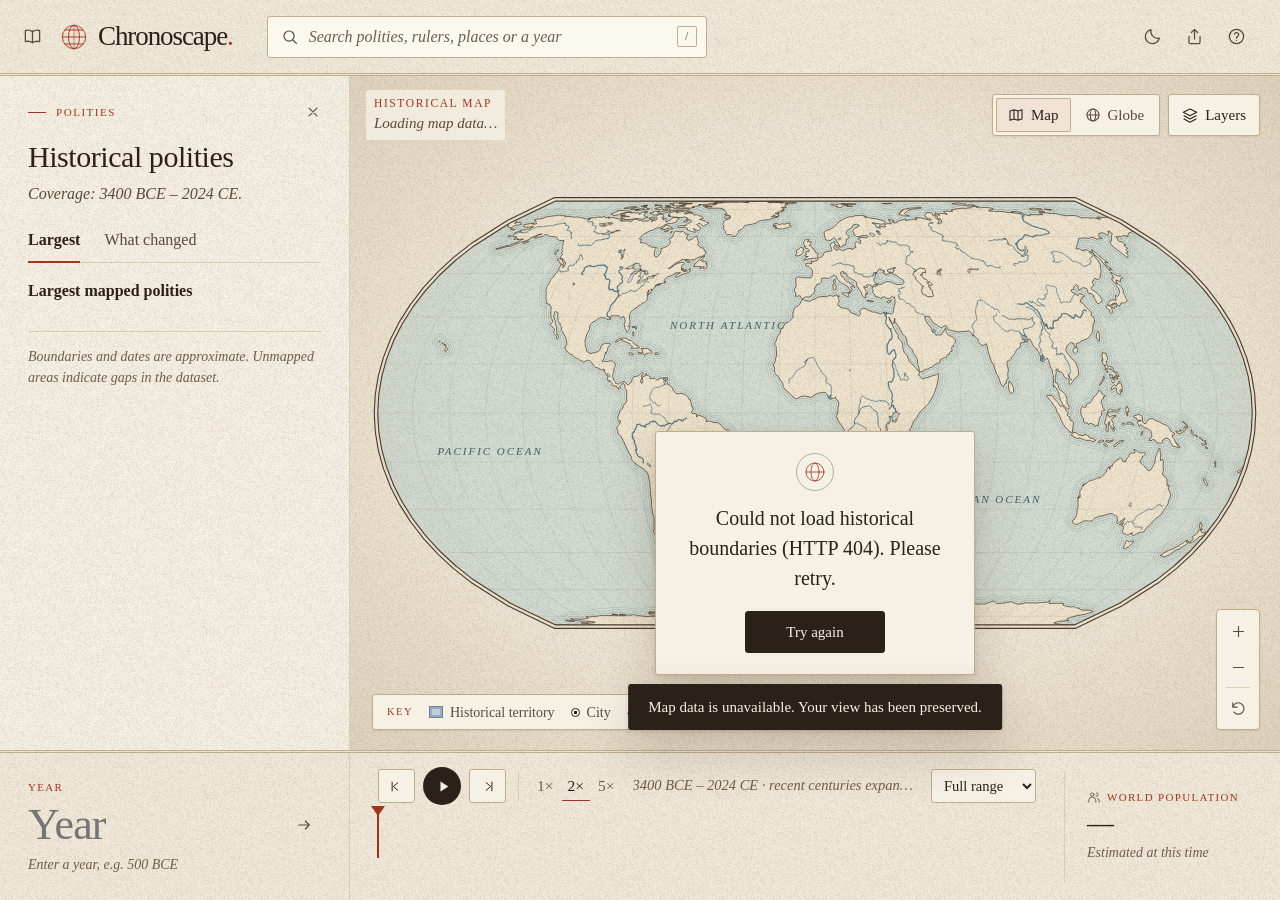
==== commit 71b05fb3: "Add present-day terrain shading and rivers as map layers Terrain shading and rivers and lakes are ne" ====
--- a/docs/index.html
+++ b/docs/index.html
@@ -132,12 +132,13 @@
       <div class="map-context" aria-live="polite"><span id="map-era" class="eyebrow">Historical map</span><span id="map-count" class="map-count">Loading map data…</span></div>
       <div class="map-toolbar">
         <div class="segmented-control" role="group" aria-label="Map projection"><button id="projection-flat" aria-label="Equal Earth projection" class="active" aria-pressed="true" title="Equal Earth projection"><svg class="icon"><use href="#icon-flat"/></svg><span>Map</span></button><button id="projection-globe" aria-label="Globe projection" aria-pressed="false" title="Globe projection"><svg class="icon"><use href="#icon-globe"/></svg><span>Globe</span></button></div>
-        <div class="layers-control"><button id="layers-toggle" class="map-button" aria-label="Map layers" aria-expanded="false" aria-controls="layers-panel"><svg class="icon"><use href="#icon-layers"/></svg><span>Layers</span></button><div id="layers-panel" class="layers-panel" hidden><h2>Map layers</h2><label class="layer-check"><span>Territory labels</span><input id="labels-toggle" type="checkbox" checked></label><label class="layer-check"><span>Historical cities</span><input id="cities-toggle" type="checkbox" checked></label><label class="layer-select" for="borders-mode"><span>Present-day borders</span><select id="borders-mode"><option value="off">Hidden</option><option value="over">Above territories</option><option value="under">Below territories</option></select></label><p>Present-day borders can be displayed above or below historical territories.</p></div></div>
+        <div class="layers-control"><button id="layers-toggle" class="map-button" aria-label="Map layers" aria-expanded="false" aria-controls="layers-panel"><svg class="icon"><use href="#icon-layers"/></svg><span>Layers</span></button><div id="layers-panel" class="layers-panel" hidden><h2>Map layers</h2><h3 class="layer-group">Historical</h3><label class="layer-check"><span>Territory labels</span><input id="labels-toggle" type="checkbox" checked></label><label class="layer-check"><span>Historical cities</span><input id="cities-toggle" type="checkbox" checked></label><h3 class="layer-group">Present-day geography</h3><label class="layer-check"><span>Terrain shading</span><input id="terrain-toggle" type="checkbox" checked></label><label class="layer-check"><span>Rivers and lakes</span><input id="rivers-toggle" type="checkbox" checked></label><label class="layer-select" for="borders-mode"><span>Borders</span><select id="borders-mode"><option value="off">Hidden</option><option value="over">Above territories</option><option value="under">Below territories</option></select></label><p id="geography-status" class="layer-status" role="status" hidden></p><p>Relief, rivers, lakes and borders are drawn as they are today. Coastlines and river courses have changed over the period mapped.</p></div></div>
       </div>
       <ul class="map-legend" aria-label="Map key">
         <li class="legend-title" aria-hidden="true">Key</li>
         <li class="legend-default"><i class="legend-territory"></i>Historical territory</li>
         <li class="legend-default" id="city-legend"><i class="legend-city"></i>City</li>
+        <li class="legend-default" id="river-legend"><i class="legend-river"></i><span class="legend-long">Present-day river</span><span class="legend-short">River</span></li>
         <li class="legend-default unmapped-legend"><i class="legend-unmapped"></i>No polity recorded</li>
         <li class="legend-changes" hidden><i class="legend-fresh"></i>First mapped</li>
         <li class="legend-changes" hidden><i class="legend-ghost"></i>Earlier extent</li>
--- a/docs/style.css
+++ b/docs/style.css
@@ -269,6 +269,8 @@
 .map-context .eyebrow { font-size: 11.5px; color: var(--rubric); letter-spacing: .14em; }
 .map-count { color: var(--ink-2); font-size: 15px; font-style: italic; }
 .map-toolbar { position: absolute; top: 18px; right: 20px; display: flex; gap: 8px; align-items: start; }
+/* The layers panel opens over the zoom controls and key on short screens. */
+.map-stage > .map-toolbar { z-index: 3; }
 .segmented-control, .map-button, .map-navigation, .map-legend { border: 1px solid var(--rule-strong); background: var(--leaf); box-shadow: var(--shadow); }
 .segmented-control { display: flex; gap: 2px; padding: 3px; border-radius: 3px; }
 .segmented-control button { display: flex; align-items: center; gap: 7px; height: 34px; padding: 0 12px; border-radius: 2px; color: var(--ink-2); font-size: 15px; }
@@ -282,7 +284,11 @@
 .layers-panel h2 { margin-bottom: 10px; font-size: 16px; font-weight: 700; }
 .layer-check { display: flex; justify-content: space-between; align-items: center; padding: 9px 0; font-size: 15px; cursor: pointer; }
 .layer-check input { accent-color: var(--rubric); width: 17px; height: 17px; cursor: pointer; }
-.layer-select { display: grid; gap: 8px; margin-top: 8px; border-top: 1px solid var(--rule); padding-top: 14px; font-size: 15px; }
+.layer-select { display: grid; gap: 8px; margin-top: 6px; padding-top: 4px; font-size: 15px; }
+.layer-group { margin: 12px 0 2px; padding-top: 14px; border-top: 1px solid var(--rule); font-size: 10.5px; font-weight: 400; text-transform: uppercase; letter-spacing: .14em; color: var(--rubric); }
+.layers-panel h2 + .layer-group { margin-top: 0; padding-top: 0; border-top: 0; }
+.layer-check:has(input:disabled) { color: var(--ink-3); cursor: default; }
+.layers-panel .layer-status { font-style: normal; color: var(--rubric); }
 .layer-select select, .scope-control select { min-height: 34px; padding: 0 8px; border: 1px solid var(--rule-strong); border-radius: 3px; background: var(--leaf); font-size: 14.5px; }
 .layers-panel p { font-size: 13.5px; font-style: italic; color: var(--ink-3); line-height: 1.5; margin-top: 10px; }
 .map-navigation { position: absolute; right: 20px; bottom: 20px; display: flex; flex-direction: column; padding: 3px; border-radius: 4px; }
@@ -298,6 +304,9 @@
 .legend-fresh { border: 2px solid var(--fresh); background: color-mix(in srgb, #dcb751 var(--wash), var(--leaf)); }
 .legend-ghost { border: 2px dotted var(--ink); }
 .legend-veiled { --swatch: #7fa3c6; background: color-mix(in srgb, var(--swatch) 15%, var(--leaf)); box-shadow: inset 0 0 0 2px color-mix(in srgb, var(--swatch) 28%, var(--leaf)); }
+.legend-short { display: none; }
+.legend-river { width: 18px; height: 8px; background: center / 100% 100% no-repeat url("data:image/svg+xml,%3Csvg xmlns='http://www.w3.org/2000/svg' viewBox='0 0 18 8'%3E%3Cpath d='M1 5.5C4 1.5 6 7.5 9 4s5 2.5 8-1.5' fill='none' stroke='%233a6276' stroke-width='1.4' stroke-linecap='round'/%3E%3C/svg%3E"); }
+[data-theme="dark"] .legend-river { background-image: url("data:image/svg+xml,%3Csvg xmlns='http://www.w3.org/2000/svg' viewBox='0 0 18 8'%3E%3Cpath d='M1 5.5C4 1.5 6 7.5 9 4s5 2.5 8-1.5' fill='none' stroke='%2396b6da' stroke-width='1.4' stroke-linecap='round'/%3E%3C/svg%3E"); }
 .legend-city { width: 9px; height: 9px; border-radius: 50%; border: 1.2px solid var(--ink); background: radial-gradient(circle, var(--ink) 0 1.4px, var(--raised) 1.6px); }
 [data-theme="dark"] .legend-city { width: 7px; height: 7px; border: 1px solid #0b0f18; background: #e7c36f; }
 .map-tooltip { position: absolute; z-index: 10; max-width: 260px; padding: 8px 12px; background: var(--raised); border: 1px solid var(--rule-strong); border-radius: 3px; box-shadow: var(--shadow-pop); pointer-events: none; font-size: 14.5px; line-height: 1.5; }
@@ -510,6 +519,8 @@
   .map-navigation .icon-button { width: 40px; height: 40px; }
   .map-legend { left: 12px; bottom: 12px; gap: 10px; font-size: 13px; padding: 0 10px; }
   .legend-title { display: none !important; }
+  .legend-long { display: none; }
+  .legend-short { display: inline; }
   .timeline { position: relative; display: grid; grid-template-columns: 1fr auto; grid-template-rows: 56px 1fr; padding: 0 14px env(safe-area-inset-bottom); min-height: calc(var(--timeline-height) + env(safe-area-inset-bottom)); height: calc(var(--timeline-height) + env(safe-area-inset-bottom)); }
   .timeline-year { padding: 8px 0 0; border: 0; min-width: 0; }
   .timeline-year > .eyebrow, .year-input-hint, .timeline-population .small-caption, .timeline-population .icon { display: none; }
